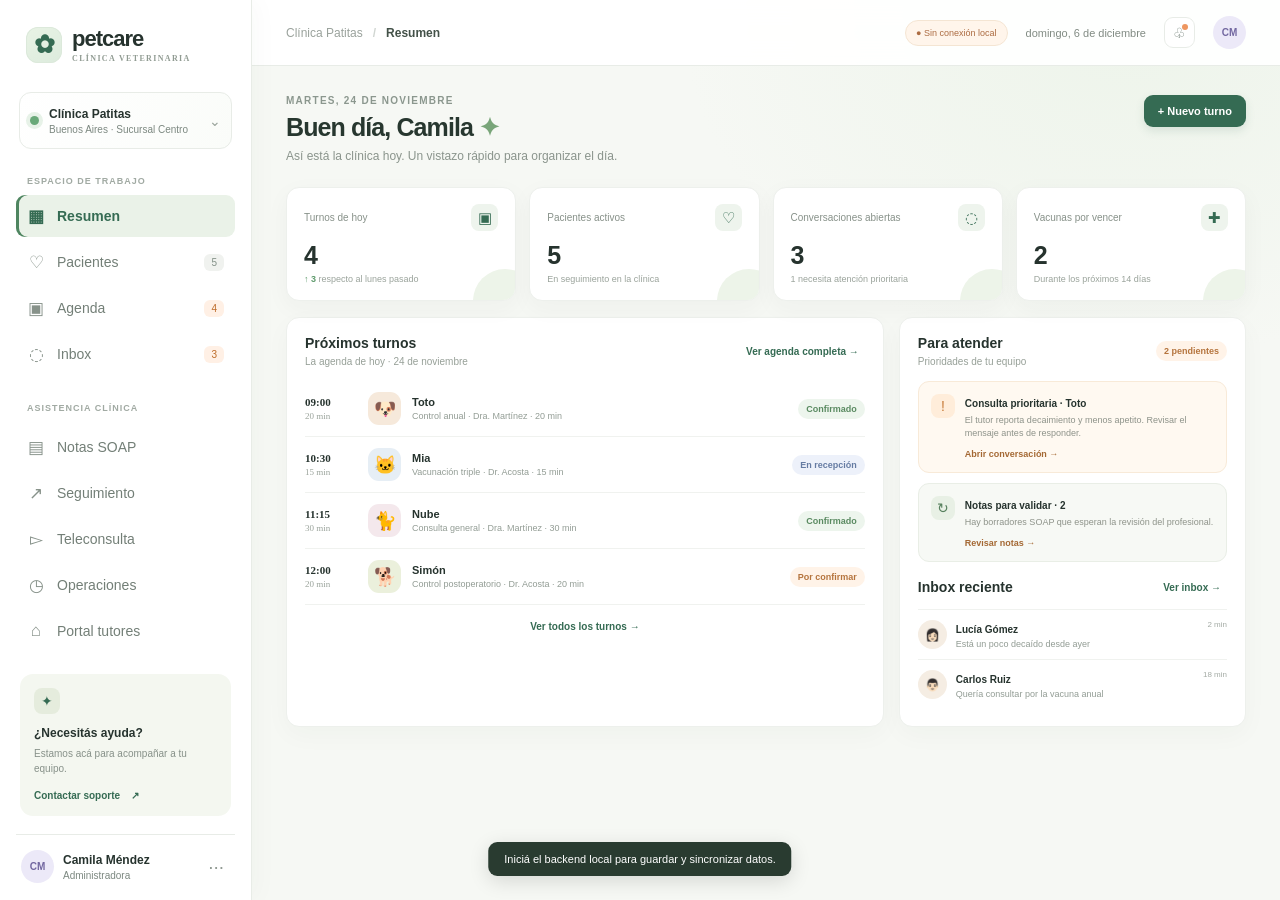
==== index.html @ fb263d2e "Completa plataforma PetCare para clínica y tutores" ====
<!doctype html>
<html lang="es">
<head>
  <meta charset="utf-8"><meta name="viewport" content="width=device-width,initial-scale=1">
  <meta name="theme-color" content="#f6f8f4"><title>PetCare | Gestión veterinaria</title>
  <link rel="stylesheet" href="styles.css">
</head>
<body>
<div class="app-shell">
  <aside class="sidebar">
    <a class="brand" href="#inicio" aria-label="PetCare inicio"><span class="brand-mark">✿</span><span>petcare<small>CLÍNICA VETERINARIA</small></span></a>
    <div class="clinic-switch"><span class="clinic-dot"></span><span><b>Clínica Patitas</b><small>Buenos Aires · Sucursal Centro</small></span><span class="chev">⌄</span></div>
    <div class="nav-label">ESPACIO DE TRABAJO</div>
    <nav class="nav" aria-label="Navegación principal">
      <button class="nav-item active" data-page="inicio"><span>▦</span> Resumen</button>
      <button class="nav-item" data-page="pacientes"><span>♡</span> Pacientes <i id="nav-patient-count">5</i></button>
      <button class="nav-item" data-page="agenda"><span>▣</span> Agenda <i class="nav-alert">4</i></button>
      <button class="nav-item" data-page="inbox"><span>◌</span> Inbox <i class="nav-alert" id="nav-inbox-count">3</i></button>
      <div class="nav-label nav-label-spaced">ASISTENCIA CLÍNICA</div>
      <button class="nav-item" data-page="soap"><span>▤</span> Notas SOAP</button>
      <button class="nav-item" data-page="seguimiento"><span>↗</span> Seguimiento</button>
      <button class="nav-item" data-page="teleconsulta"><span>▻</span> Teleconsulta</button>
      <button class="nav-item" data-page="operaciones"><span>◷</span> Operaciones</button><a class="nav-item" href="/portal.html"><span>⌂</span> Portal tutores</a>
    </nav>
    <div class="sidebar-bottom"><div class="help-card"><span class="help-icon">✦</span><b>¿Necesitás ayuda?</b><p>Estamos acá para acompañar a tu equipo.</p><button data-toast="El equipo de ayuda está disponible de lunes a viernes.">Contactar soporte <span>↗</span></button></div><div class="profile"><div class="avatar avatar-lilac">CM</div><span><b>Camila Méndez</b><small>Administradora</small></span><button class="more" aria-label="Más opciones">···</button></div></div>
  </aside>
  <main class="main-area">
    <header class="topbar"><div class="crumb"><span>Clínica Patitas</span><b>/</b><strong id="crumb-page">Resumen</strong></div><div class="top-actions"><span class="connection-pill" id="connection-status">● Conectando datos locales</span><span class="today-label" id="today-label"></span><button class="icon-btn" data-toast="No tenés notificaciones nuevas." aria-label="Notificaciones">♧<em></em></button><div class="avatar avatar-lilac">CM</div></div></header>
    <section id="page-root" class="page-root"></section>
  </main>
</div>
<div id="modal-root"></div><div id="toast" class="toast" role="status"></div>
<script src="app.js"></script>
</body></html>
---- styles.css ----
:root{--ink:#26332e;--muted:#7c8880;--line:#e8ece7;--paper:#fff;--canvas:#f6f8f4;--green:#356b53;--green2:#e6f1e9;--lime:#c9df93;--orange:#f5a15a;--rose:#f8e7e3;--shadow:0 7px 24px #28382d0a}
*{box-sizing:border-box}body{margin:0;background:var(--canvas);color:var(--ink);font-family:'DM Sans',sans-serif;font-size:14px}button,input,select,textarea{font:inherit}button{cursor:pointer}.app-shell{min-height:100vh}.sidebar{width:252px;position:fixed;inset:0 auto 0 0;background:#fff;border-right:1px solid var(--line);padding:25px 16px 16px;display:flex;flex-direction:column;z-index:3}.brand{display:flex;align-items:center;gap:10px;color:var(--ink);text-decoration:none;font:800 22px Manrope,sans-serif;letter-spacing:-1px;margin:1px 10px 29px}.brand-mark{width:36px;height:36px;border-radius:12px;display:grid;place-items:center;background:#e4efe1;color:var(--green);font-size:25px}.brand small{display:block;font:700 8px 'DM Sans';letter-spacing:1.35px;color:#909b92;margin-top:2px}.clinic-switch{height:57px;border:1px solid var(--line);border-radius:12px;display:flex;align-items:center;gap:10px;padding:9px 10px;margin:0 3px 27px}.clinic-switch b,.profile b{font-size:12px;display:block}.clinic-switch small,.profile small{font-size:10px;color:var(--muted);display:block;margin-top:3px}.clinic-dot{width:9px;height:9px;border-radius:50%;background:#69a979;box-shadow:0 0 0 4px #e7f2e8}.chev{margin-left:auto;color:#9aa49c}.nav-label{font-size:9px;color:#a1aaa3;font-weight:700;letter-spacing:1px;padding:0 11px 9px}.nav-label-spaced{padding-top:24px}.nav{display:flex;flex-direction:column;gap:4px}.nav-item{height:42px;border:0;background:transparent;color:#737f77;text-align:left;padding:0 11px;border-radius:9px;display:flex;align-items:center;gap:12px;font-weight:500}.nav-item>span{width:18px;text-align:center;font-size:17px;color:#87928a}.nav-item:hover{background:#f5f7f3}.nav-item.active{background:#eaf2e8;color:var(--green);font-weight:700}.nav-item.active>span{color:var(--green)}.nav-item i{margin-left:auto;font-style:normal;font-size:10px;background:#f0f2ef;color:#839087;border-radius:6px;padding:3px 7px}.nav-item .nav-alert{background:#fff0e5;color:#bd6b28}.sidebar-bottom{margin-top:auto}.help-card{margin:0 4px 18px;background:#f4f7f0;border-radius:13px;padding:14px}.help-icon{width:26px;height:26px;border-radius:8px;background:#e5ecdd;display:grid;place-items:center;color:var(--green);margin-bottom:10px}.help-card b{font-size:12px}.help-card p{font-size:10px;line-height:1.5;color:#879189;margin:6px 0 10px}.help-card button{border:0;background:none;padding:0;color:var(--green);font-size:10px;font-weight:700}.help-card button span{margin-left:8px}.profile{border-top:1px solid var(--line);padding:15px 5px 1px;display:flex;align-items:center;gap:9px}.avatar{width:33px;height:33px;border-radius:50%;display:grid;place-items:center;font-size:10px;font-weight:700;flex:none}.avatar-lilac{background:#ece9f8;color:#7267a0}.more{margin-left:auto;border:0;background:none;color:#929b94;font-size:19px}.main-area{margin-left:252px;min-height:100vh}.topbar{height:66px;background:#fff;border-bottom:1px solid var(--line);display:flex;align-items:center;justify-content:space-between;padding:0 34px;position:sticky;top:0;z-index:2}.crumb{display:flex;gap:10px;align-items:center;font-size:12px;color:#9aa29c}.crumb b{color:#d1d6d2}.crumb strong{color:#435148;font-weight:600}.top-actions{display:flex;align-items:center;gap:18px}.today-label{font-size:11px;color:#818b83}.icon-btn{width:31px;height:31px;background:#fff;border:1px solid var(--line);border-radius:9px;color:#738078;position:relative}.icon-btn em{position:absolute;width:6px;height:6px;border-radius:50%;background:#ee9660;right:6px;top:6px}.page-root{max-width:1400px;margin:auto;padding:29px 34px 48px}.page-head{display:flex;align-items:flex-start;justify-content:space-between;margin-bottom:22px}.eyebrow{font-size:10px;color:#8b978e;letter-spacing:1.25px;text-transform:uppercase;font-weight:700;margin-bottom:7px}.page-head h1{font:700 25px Manrope,sans-serif;letter-spacing:-.7px;margin:0;color:#27372f}.page-head p{font-size:12px;color:#8a948c;margin:7px 0 0}.btn{border:0;border-radius:9px;padding:10px 14px;font-size:11px;font-weight:700;display:inline-flex;align-items:center;justify-content:center;gap:8px}.btn-primary{background:var(--green);color:#fff;box-shadow:0 4px 10px #356b5322}.btn-primary:hover{background:#285a43}.btn-soft{background:#edf3ed;color:var(--green)}.btn-outline{background:#fff;border:1px solid var(--line);color:#56645a}.btn-danger{background:#fff1ef;color:#bc584d}.btn-small{padding:7px 10px;font-size:10px}.stats-grid{display:grid;grid-template-columns:repeat(4,1fr);gap:13px;margin-bottom:16px}.stat-card,.panel,.content-card{background:#fff;border:1px solid #edf0ec;border-radius:13px;box-shadow:var(--shadow)}.stat-card{padding:16px 17px;min-height:105px}.stat-top{display:flex;justify-content:space-between;align-items:center;color:#879189;font-size:10px}.stat-icon{width:27px;height:27px;border-radius:8px;background:#eef4ed;display:grid;place-items:center;font-size:15px;color:var(--green)}.stat-value{font:700 25px Manrope,sans-serif;margin:10px 0 4px}.stat-foot{font-size:9px;color:#9aa39b}.up{color:#5f9b6d;font-weight:700}.dashboard-grid{display:grid;grid-template-columns:minmax(0,1.55fr) minmax(270px,.9fr);gap:15px}.panel{padding:17px 18px}.panel-head{display:flex;align-items:center;justify-content:space-between;margin-bottom:14px}.panel-head h2{font:700 14px Manrope,sans-serif;margin:0}.panel-head p{font-size:10px;color:#97a098;margin:5px 0 0}.link-btn{border:0;background:none;color:var(--green);font-size:10px;font-weight:700}.appointment-list{display:flex;flex-direction:column}.appointment-row{display:grid;grid-template-columns:53px 34px minmax(100px,1fr) auto;align-items:center;gap:10px;padding:11px 0;border-top:1px solid #f0f2ef}.appointment-row:first-child{border-top:0}.time{font:700 11px Manrope}.time small{display:block;font:400 9px 'DM Sans';color:#9aa39b;margin-top:3px}.pet-avatar{height:33px;width:33px;border-radius:11px;background:#f6e9db;display:grid;place-items:center;font-size:18px}.pet-avatar.c2{background:#e6eef5}.pet-avatar.c3{background:#f4e8ec}.pet-avatar.c4{background:#ebf0dc}.pet-title{font-size:11px;font-weight:700}.pet-title small{display:block;color:#929c94;font-size:9px;font-weight:400;margin-top:3px}.doctor{font-size:9px;color:#879189}.status{font-size:9px;font-weight:600;padding:5px 8px;border-radius:20px;white-space:nowrap}.st-confirm{background:#edf5ed;color:#5a8a61}.st-wait{background:#fff3e8;color:#b5743d}.st-check{background:#edf1fa;color:#657ba2}.agenda-footer{padding-top:12px;border-top:1px solid #f0f2ef;text-align:center}.alert-card{background:#fff9f1;border:1px solid #f8ead8;border-radius:11px;padding:12px;display:flex;gap:10px;margin-bottom:10px}.alert-symbol{width:24px;height:24px;display:grid;place-items:center;border-radius:8px;background:#ffedda;color:#c77a37;flex:none}.alert-card b{font-size:10px}.alert-card p{font-size:9px;color:#8e938a;line-height:1.45;margin:4px 0}.alert-card button{padding:0;background:none;border:0;color:#a46833;font-size:9px;font-weight:700}.inbox-preview{border-top:1px solid #f0f2ef;padding:10px 0;display:flex;gap:9px;align-items:center}.inbox-preview:first-of-type{border-top:0}.person-dot{width:29px;height:29px;border-radius:50%;display:grid;place-items:center;background:#f5ede3;font-size:12px}.inbox-preview b{font-size:10px}.inbox-preview p{font-size:9px;color:#929c94;margin:3px 0 0;max-width:185px;overflow:hidden;text-overflow:ellipsis;white-space:nowrap}.inbox-time{margin-left:auto;font-size:8px;color:#a3aaa4;align-self:flex-start}.toolbar{display:flex;gap:8px;align-items:center;margin-bottom:13px}.search{border:1px solid var(--line);border-radius:9px;background:#fff;height:36px;padding:0 11px;display:flex;align-items:center;gap:8px;min-width:210px;color:#a1aaa3}.search input{border:0;outline:0;width:100%;font-size:11px;color:var(--ink)}.select-control{border:1px solid var(--line);height:36px;border-radius:9px;padding:0 11px;background:#fff;color:#59665d;font-size:10px}.toolbar .spacer{flex:1}.content-card{overflow:hidden}.data-table{width:100%;border-collapse:collapse}.data-table th{text-align:left;background:#fafbf9;padding:12px 15px;font-size:9px;color:#97a098;letter-spacing:.4px;font-weight:700;border-bottom:1px solid var(--line)}.data-table td{padding:12px 15px;border-bottom:1px solid #f0f2ef;font-size:10px;color:#647067}.data-table tr:last-child td{border:0}.table-pet{display:flex;align-items:center;gap:9px;color:#37453c;font-weight:700}.mini-pet{width:31px;height:31px;border-radius:10px;background:#f5eee5;display:grid;place-items:center;font-size:16px}.table-sub{display:block;font-weight:400;font-size:9px;color:#9aa39b;margin-top:3px}.table-actions{border:0;background:none;color:#8d9890;font-size:18px}.pagination{display:flex;justify-content:space-between;align-items:center;color:#969f98;font-size:9px;padding:13px 15px}.pagination button{border:1px solid var(--line);border-radius:7px;padding:6px 9px;background:#fff;color:#68756b;font-size:9px}.date-switch{display:flex;align-items:center;gap:9px}.date-switch button{height:29px;width:29px;background:#fff;border:1px solid var(--line);border-radius:8px;color:#66746a}.date-switch b{font-size:11px}.agenda-layout{display:grid;grid-template-columns:minmax(0,1fr) 260px;gap:14px}.calendar-card{padding:16px}.week-grid{display:grid;grid-template-columns:repeat(7,1fr);gap:5px}.day-head{text-align:center;font-size:9px;color:#99a29b;padding:5px}.day-head b{display:block;margin:7px auto 0;width:25px;height:25px;display:grid;place-items:center;border-radius:50%;font-size:10px;color:#4f5c53}.day-head.today b{background:var(--green);color:white}.day-column{min-height:275px;background:#fbfcfa;border:1px solid #f0f2ef;border-radius:8px;padding:6px 4px}.cal-event{border-left:2px solid #76a783;background:#eaf3eb;border-radius:4px;padding:6px 5px;margin-bottom:5px;font-size:8px;color:#496e50;line-height:1.4}.cal-event.orange{border-color:#e8a263;background:#fff1e3;color:#946536}.cal-event.blue{border-color:#7896c0;background:#edf1f8;color:#596f91}.cal-event b{display:block;font-size:8px}.side-section{margin-bottom:16px}.side-section h3{font-size:11px;margin:0 0 10px}.side-note{display:flex;gap:8px;padding:8px 0;border-bottom:1px solid #f0f2ef;font-size:9px}.side-note:last-child{border:0}.side-note time{color:#8fa092;width:32px}.side-note b{display:block;font-size:9px}.side-note small{color:#9da69f;font-size:8px}.chat-layout{display:grid;grid-template-columns:290px minmax(300px,1fr) 245px;min-height:500px}.chat-list{border-right:1px solid var(--line)}.chat-list-head{padding:15px;border-bottom:1px solid var(--line);display:flex;justify-content:space-between}.chat-list-head b{font-size:12px}.chat-search{margin:12px 13px;width:calc(100% - 26px);min-width:0}.chat-contact{padding:12px 14px;display:flex;gap:9px;border-bottom:1px solid #f4f5f3;cursor:pointer}.chat-contact.selected{background:#f1f6f0}.chat-contact b{font-size:10px}.chat-contact p{font-size:9px;color:#929c94;margin:4px 0 0;white-space:nowrap;max-width:190px;overflow:hidden;text-overflow:ellipsis}.chat-main{display:flex;flex-direction:column;min-width:0}.chat-main-head{padding:14px 17px;border-bottom:1px solid var(--line);display:flex;align-items:center;gap:9px}.chat-main-head b{font-size:11px}.chat-main-head small{display:block;color:#91a097;font-size:9px;margin-top:3px}.chat-log{padding:17px;display:flex;flex-direction:column;gap:10px;flex:1;background:#fcfdfb}.chat-date{text-align:center;color:#a3aaa4;font-size:8px;margin:0 0 3px}.bubble{max-width:78%;padding:9px 11px;border-radius:11px;font-size:10px;line-height:1.5;background:#f0f2ef;align-self:flex-start}.bubble.mine{align-self:flex-end;background:#e6f1e8;color:#3f5946}.bubble small{display:block;text-align:right;color:#9aa49b;font-size:8px;margin-top:4px}.bubble.urgent{background:#fff1ed;border:1px solid #f4d6cf;color:#9d5144}.chat-compose{border-top:1px solid var(--line);padding:12px;display:flex;gap:8px}.chat-compose input{border:1px solid var(--line);border-radius:8px;padding:9px 11px;flex:1;outline:0;font-size:10px}.chat-info{border-left:1px solid var(--line);padding:16px}.chat-info h3{font-size:11px;margin:1px 0 12px}.pet-profile{text-align:center;padding:8px 0 14px;border-bottom:1px solid var(--line)}.pet-profile .pet-large{font-size:34px}.pet-profile b{display:block;font-size:12px;margin:5px}.pet-profile small{color:#9aa39b;font-size:9px}.info-line{display:flex;justify-content:space-between;padding:9px 0;border-bottom:1px solid #f1f3f0;font-size:9px}.info-line span{color:#96a097}.info-line b{font-weight:600}.safety-note{margin-top:13px;background:#f5f7f2;padding:10px;border-radius:9px;color:#748078;font-size:9px;line-height:1.5}.soap-layout{display:grid;grid-template-columns:.85fr 1.25fr;gap:14px}.transcript{min-height:390px;background:#fbfcfa;border-radius:10px;padding:16px;font-size:10px;line-height:1.8;color:#68746b}.transcript b{display:block;font-size:11px;color:#38453c;margin-bottom:9px}.transcript .speaker{color:var(--green);font-weight:700}.soap-fields{display:grid;grid-template-columns:1fr 1fr;gap:10px}.soap-field{border:1px solid var(--line);border-radius:10px;padding:12px}.soap-field label{display:flex;justify-content:space-between;font-size:10px;font-weight:700;margin-bottom:7px}.soap-field textarea{border:0;outline:0;resize:vertical;width:100%;min-height:92px;color:#66736a;font-size:10px;line-height:1.6}.soap-tag{font-size:8px;color:#8f9a91;font-weight:500}.form-note{background:#fff8ee;border-radius:8px;padding:9px 11px;color:#927345;font-size:9px;margin-bottom:13px}.campaign-card{display:grid;grid-template-columns:minmax(200px,1fr) auto;align-items:center;gap:15px;padding:16px 17px;border-bottom:1px solid #f0f2ef}.campaign-card:last-child{border:0}.campaign-card h3{font-size:11px;margin:0 0 5px}.campaign-card p{font-size:9px;color:#949e96;margin:0}.campaign-metrics{display:flex;gap:20px}.campaign-metrics b{font-size:13px;display:block}.campaign-metrics small{font-size:8px;color:#9aa39b}.toggle{width:36px;height:20px;border:0;border-radius:20px;background:#dfe4df;padding:2px}.toggle:after{content:'';display:block;width:16px;height:16px;border-radius:50%;background:white;transition:.15s}.toggle.on{background:#6e9c77}.toggle.on:after{transform:translateX(16px)}.tele-layout{display:grid;grid-template-columns:1fr 290px;gap:14px}.video-stage{height:380px;border-radius:14px;background:linear-gradient(140deg,#dfe9dc,#bacdb9);display:flex;align-items:center;justify-content:center;position:relative;overflow:hidden}.video-stage:before,.video-stage:after{content:'';position:absolute;border-radius:50%;background:#ffffff18}.video-stage:before{width:310px;height:310px;top:-140px;left:-50px}.video-stage:after{width:220px;height:220px;bottom:-100px;right:-20px}.video-placeholder{text-align:center;z-index:1;color:#506854}.video-placeholder span{font-size:46px}.video-placeholder b{display:block;font:700 16px Manrope;margin-top:10px}.video-placeholder small{display:block;font-size:10px;margin-top:5px;color:#728375}.video-controls{position:absolute;bottom:15px;display:flex;gap:8px;z-index:1}.video-controls button{border:0;border-radius:8px;padding:9px 12px;background:#ffffffd9;color:#465449;font-size:10px}.video-controls button.call{background:#bd6659;color:#fff}.video-side{padding:18px}.video-side h3{font:700 13px Manrope;margin:0 0 12px}.video-side p{font-size:10px;color:#849087;line-height:1.6}.kpi-grid{display:grid;grid-template-columns:repeat(3,1fr);gap:12px;margin-bottom:14px}.kpi-box{background:#fafbf9;border-radius:9px;padding:13px}.kpi-box b{font:700 19px Manrope}.kpi-box small{display:block;color:#919b93;font-size:9px;margin-top:5px}.modal-backdrop{position:fixed;inset:0;background:#18231b66;display:grid;place-items:center;z-index:10;padding:20px}.modal{background:white;border-radius:15px;width:min(480px,100%);padding:22px;box-shadow:0 20px 60px #17251d33}.modal-head{display:flex;justify-content:space-between;align-items:center;margin-bottom:18px}.modal-head h2{font:700 18px Manrope;margin:0}.modal-close{border:0;background:none;color:#89938c;font-size:22px}.form-grid{display:grid;grid-template-columns:1fr 1fr;gap:11px}.form-group{display:flex;flex-direction:column;gap:5px}.form-group.full{grid-column:1/-1}.form-group label{font-size:9px;color:#748078;font-weight:700}.form-group input,.form-group select,.form-group textarea{width:100%;border:1px solid var(--line);border-radius:8px;padding:9px 10px;font-size:10px;outline-color:#90b393;background:white;color:var(--ink)}.modal-footer{display:flex;justify-content:flex-end;gap:8px;margin-top:18px}.toast{position:fixed;bottom:24px;left:50%;transform:translate(-50%,20px);opacity:0;background:#293b30;color:#fff;padding:11px 16px;border-radius:9px;font-size:11px;box-shadow:0 5px 20px #0002;transition:.2s;pointer-events:none;z-index:20}.toast.show{opacity:1;transform:translate(-50%,0)}.empty-state{padding:45px;text-align:center;color:#96a098;font-size:11px}
@media(max-width:1050px){.sidebar{width:220px}.main-area{margin-left:220px}.page-root{padding:24px}.chat-layout{grid-template-columns:240px 1fr}.chat-info{display:none}.stats-grid{grid-template-columns:repeat(2,1fr)}}@media(max-width:760px){.sidebar{width:62px;padding:18px 8px}.brand{margin:2px 5px 25px}.brand>span:last-child,.clinic-switch,.nav-label,.nav-item:not(.active),.nav-item.active{font-size:0}.brand-mark{width:36px;flex:none}.nav-item{justify-content:center;padding:0}.nav-item>span{font-size:17px}.nav-item i,.sidebar-bottom{display:none}.main-area{margin-left:62px}.topbar{padding:0 15px}.today-label{display:none}.page-root{padding:20px 14px}.page-head h1{font-size:21px}.page-head p{max-width:230px;line-height:1.45}.page-head .btn{padding:9px}.dashboard-grid,.agenda-layout,.soap-layout,.tele-layout{grid-template-columns:1fr}.stats-grid{gap:8px}.stat-card{padding:12px;min-height:95px}.stat-value{font-size:21px}.chat-layout{grid-template-columns:1fr}.chat-list{display:none}.chat-info{display:none}.toolbar{flex-wrap:wrap}.toolbar .spacer{display:none}.search{flex:1;min-width:150px}.content-card{overflow-x:auto}.data-table{min-width:650px}.week-grid{min-width:580px}.calendar-card{overflow-x:auto}.soap-fields{grid-template-columns:1fr}.chat-layout{min-height:430px}.video-stage{height:300px}.kpi-grid{grid-template-columns:1fr}.campaign-card{grid-template-columns:1fr auto}.campaign-metrics{gap:13px}}
.check-row{display:flex;align-items:center;gap:9px;padding:9px 10px;border:1px solid var(--line);border-radius:8px;font-size:10px;color:#59665d;margin-top:7px}.check-row input{accent-color:var(--green)}


/* Ajustes visuales de la versión conectada */
body{background:radial-gradient(ellipse at 88% 1%,#edf4ea 0,transparent 28%),var(--canvas)}
.sidebar{box-shadow:5px 0 24px #293b3007}
.brand-mark{background:linear-gradient(145deg,#e9f3e5,#dcebdd);box-shadow:inset 0 0 0 1px #dce9db}
.clinic-switch{background:linear-gradient(120deg,#fff,#fafcf9)}
.topbar{backdrop-filter:blur(14px);background:#ffffffed}
.connection-pill{padding:7px 10px;border:1px solid #e7ece6;border-radius:20px;color:#89948c;font-size:9px;background:#fafbf9;white-space:nowrap}
.connection-pill.online{color:#477753;background:#eef6ed;border-color:#e0eddf}
.connection-pill.offline{color:#ac6c42;background:#fff5eb;border-color:#f4e5d3}
.page-head{margin-bottom:24px}.page-head h1{letter-spacing:-.9px}.stat-card{position:relative;overflow:hidden;transition:transform .18s ease,box-shadow .18s ease}.stat-card:hover{transform:translateY(-2px);box-shadow:0 12px 30px #28382d10}.stat-card:after{content:'';position:absolute;width:64px;height:64px;border-radius:50%;right:-22px;bottom:-33px;background:#edf4e9}.stat-value{position:relative;z-index:1}.panel,.content-card{box-shadow:0 8px 26px #28382d08}.btn{transition:transform .15s ease,background .15s ease,box-shadow .15s ease}.btn:hover{transform:translateY(-1px)}.nav-item{transition:background .14s ease,color .14s ease}.nav-item.active{box-shadow:inset 3px 0 #4e8560}.data-table tr:hover td{background:#fbfcfa}.toggle{transition:background .15s ease}.toast{max-width:calc(100vw - 28px);text-align:center}
@media(max-width:760px){.connection-pill{font-size:0;padding:0;border:0;background:transparent}.connection-pill:before{content:'●';font-size:12px}.connection-pill.online{color:#477753}.connection-pill.offline{color:#ac6c42}.top-actions{gap:9px}.page-root{padding-bottom:30px}}
.nav-item[href]{text-decoration:none}.st-emergency{background:#fff0ed;color:#ad5146;font-weight:800}.st-request{background:#fff6e8;color:#a96c31}.form-group.hidden{display:none!important}.field-select{border:1px solid var(--line);border-radius:9px;background:#fff;padding:8px 10px;color:#59675d;font-size:10px}
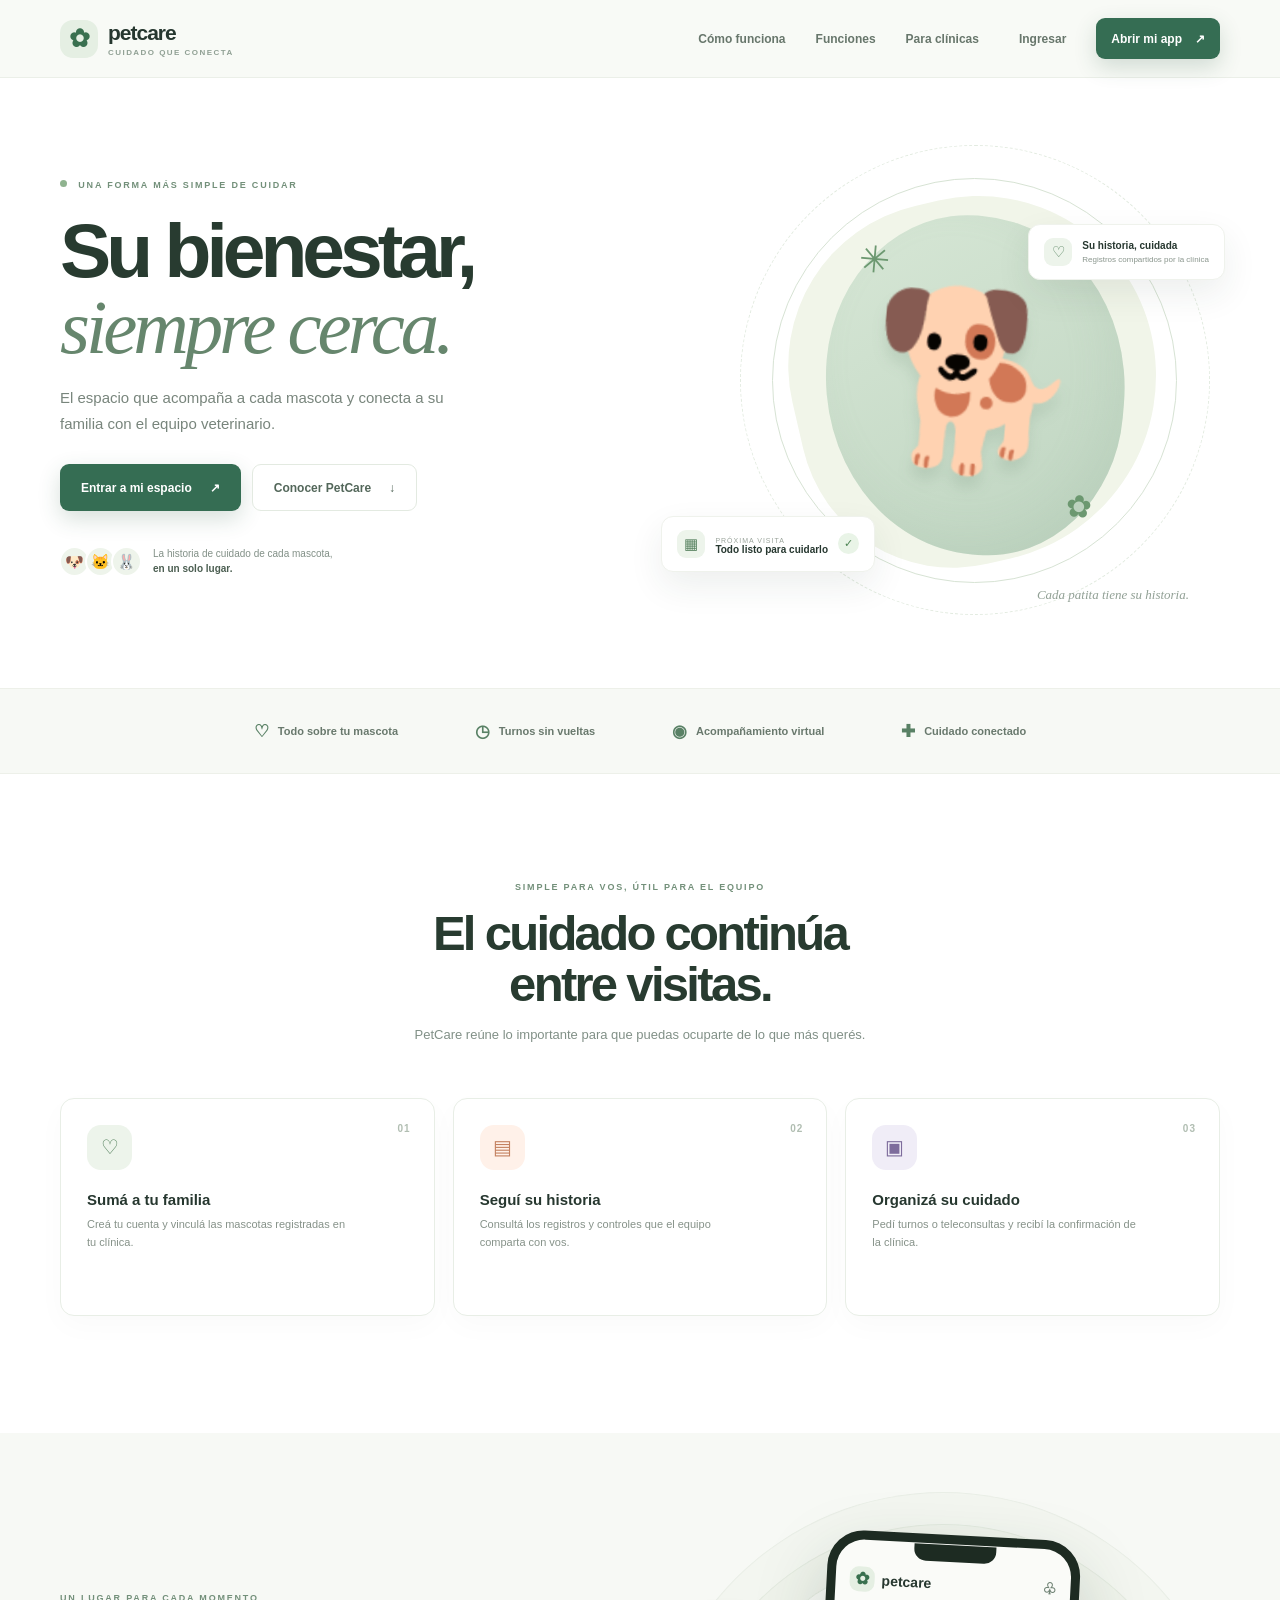
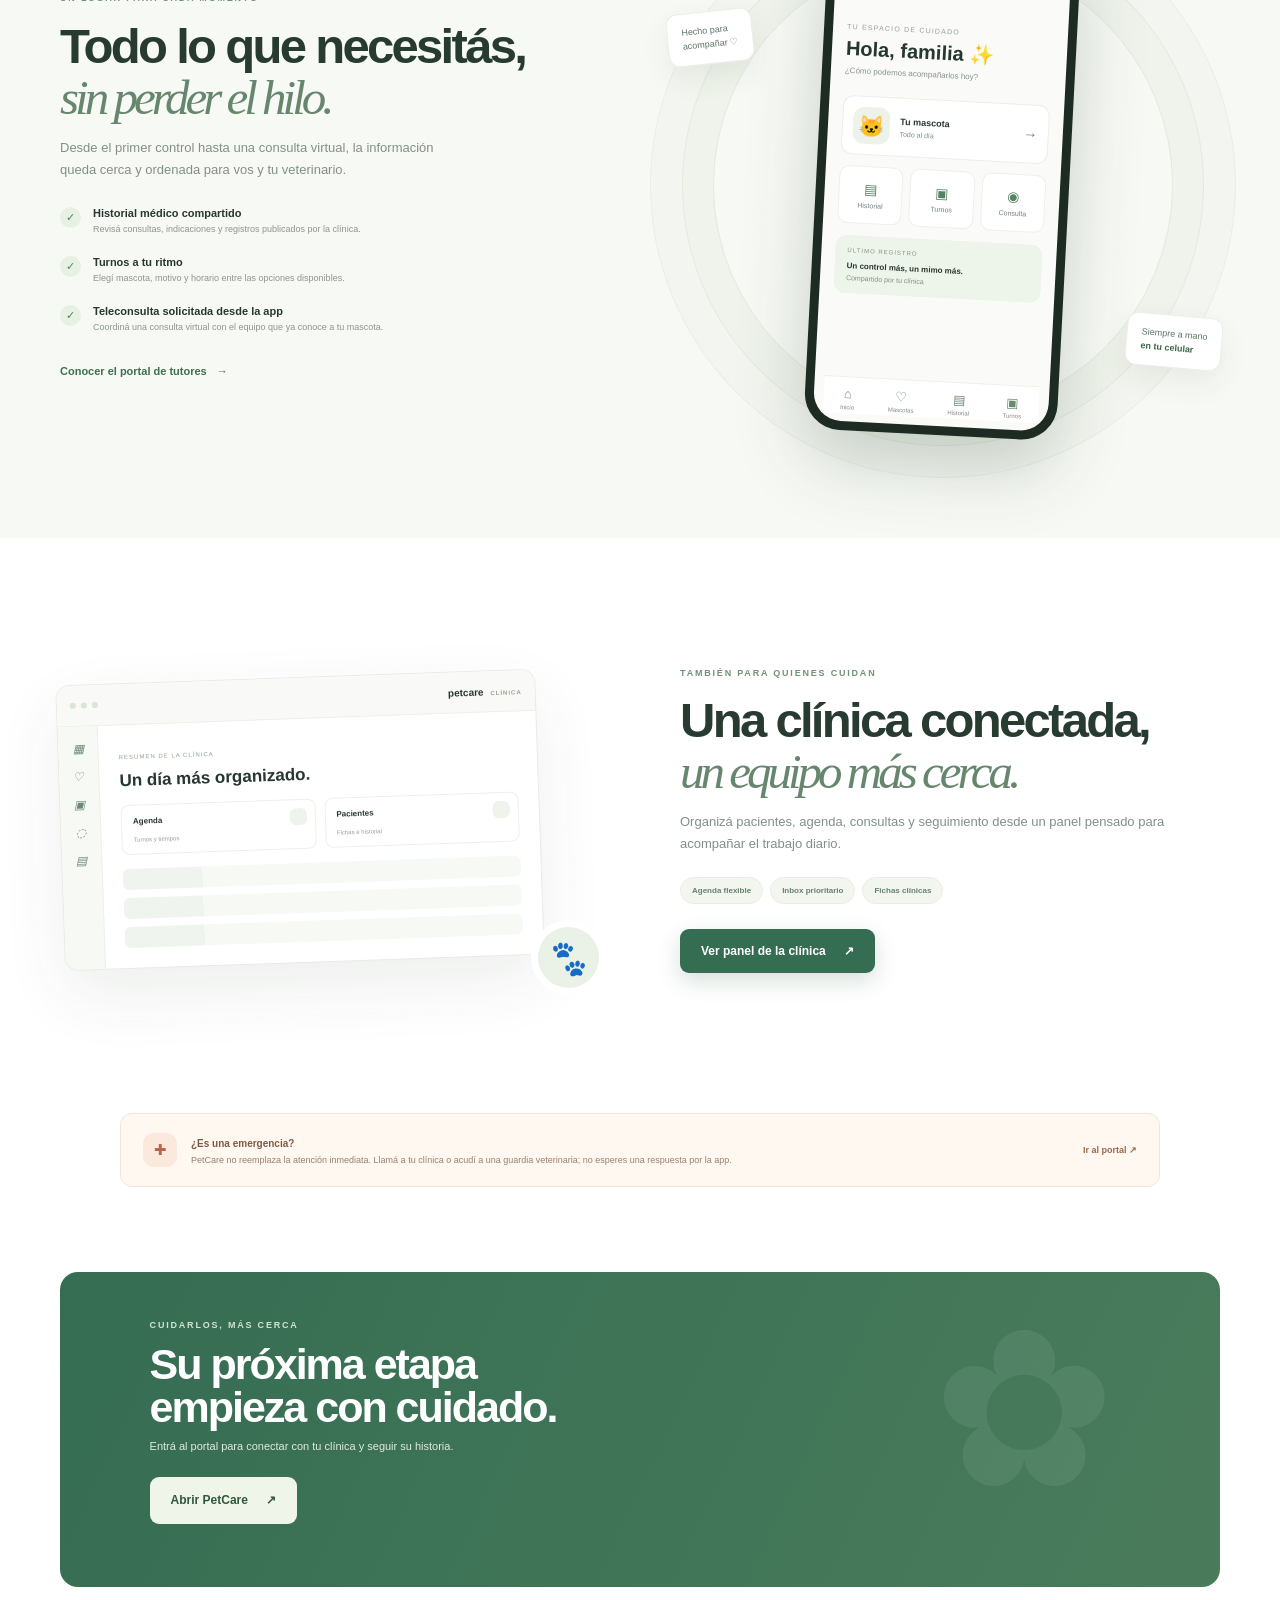
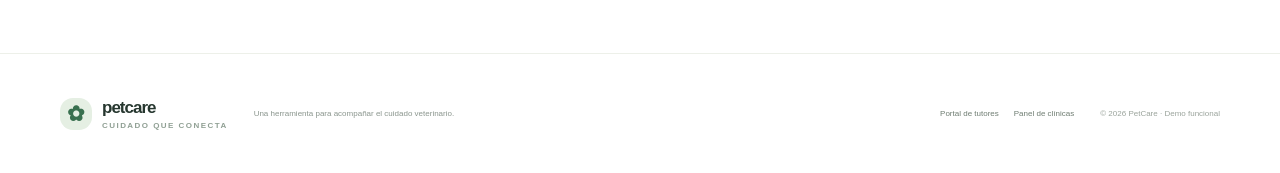
==== commit de697607: "Agrega sitio público y app instalable PetCare" ====
--- a/index.html
+++ b/index.html
@@ -1,38 +1,35 @@
 <!doctype html>
-<html lang="es">
+<html lang="es-AR">
 <head>
-  <meta charset="utf-8"><meta name="viewport" content="width=device-width,initial-scale=1">
-  <meta name="theme-color" content="#f6f8f4"><title>PetCare | Gestión veterinaria</title>
-  <link rel="stylesheet" href="styles.css">
+  <meta charset="utf-8">
+  <meta name="viewport" content="width=device-width,initial-scale=1">
+  <meta name="theme-color" content="#f6f8f3">
+  <meta name="description" content="PetCare conecta a clínicas veterinarias con las familias: turnos, teleconsultas e historial clínico de cada mascota.">
+  <title>PetCare | Cuidarlos, más cerca</title>
+  <link rel="icon" href="/icons/petcare.svg" type="image/svg+xml">
+  <link rel="stylesheet" href="/landing.css">
 </head>
 <body>
-<div class="app-shell">
-  <aside class="sidebar">
-    <a class="brand" href="#inicio" aria-label="PetCare inicio"><span class="brand-mark">✿</span><span>petcare<small>CLÍNICA VETERINARIA</small></span></a>
-    <div class="clinic-switch"><span class="clinic-dot"></span><span><b>Clínica Patitas</b><small>Buenos Aires · Sucursal Centro</small></span><span class="chev">⌄</span></div>
-    <div class="nav-label">ESPACIO DE TRABAJO</div>
-    <nav class="nav" aria-label="Navegación principal">
-      <button class="nav-item active" data-page="inicio"><span>▦</span> Resumen</button>
-      <button class="nav-item" data-page="pacientes"><span>♡</span> Pacientes <i id="nav-patient-count">5</i></button>
-      <button class="nav-item" data-page="agenda"><span>▣</span> Agenda <i class="nav-alert">4</i></button>
-      <button class="nav-item" data-page="inbox"><span>◌</span> Inbox <i class="nav-alert" id="nav-inbox-count">3</i></button>
-      <div class="nav-label nav-label-spaced">ASISTENCIA CLÍNICA</div>
-      <button class="nav-item" data-page="soap"><span>▤</span> Notas SOAP</button>
-      <button class="nav-item" data-page="seguimiento"><span>↗</span> Seguimiento</button>
-      <button class="nav-item" data-page="teleconsulta"><span>▻</span> Teleconsulta</button>
-      <button class="nav-item" data-page="operaciones"><span>◷</span> Operaciones</button><a class="nav-item" href="/portal.html"><span>⌂</span> Portal tutores</a>
+  <header class="site-header">
+    <nav class="nav-wrap" aria-label="Navegación principal">
+      <a class="brand" href="#inicio" aria-label="PetCare, inicio"><span class="brand-icon">✿</span><span>petcare<small>CUIDADO QUE CONECTA</small></span></a>
+      <button class="menu-toggle" id="menu-toggle" aria-label="Abrir menú" aria-expanded="false">☰</button>
+      <div class="nav-links" id="nav-links"><a href="#como-funciona">Cómo funciona</a><a href="#funciones">Funciones</a><a href="#clinicas">Para clínicas</a><a class="nav-login" href="/portal.html">Ingresar</a><a class="button button-dark nav-cta" href="/portal.html">Abrir mi app <span>↗</span></a></div>
     </nav>
-    <div class="sidebar-bottom"><div class="help-card"><span class="help-icon">✦</span><b>¿Necesitás ayuda?</b><p>Estamos acá para acompañar a tu equipo.</p><button data-toast="El equipo de ayuda está disponible de lunes a viernes.">Contactar soporte <span>↗</span></button></div><div class="profile"><div class="avatar avatar-lilac">CM</div><span><b>Camila Méndez</b><small>Administradora</small></span><button class="more" aria-label="Más opciones">···</button></div></div>
-  </aside>
-  <main class="main-area">
-    <header class="topbar"><div class="crumb"><span>Clínica Patitas</span><b>/</b><strong id="crumb-page">Resumen</strong></div><div class="top-actions"><span class="connection-pill" id="connection-status">● Conectando datos locales</span><span class="today-label" id="today-label"></span><button class="icon-btn" data-toast="No tenés notificaciones nuevas." aria-label="Notificaciones">♧<em></em></button><div class="avatar avatar-lilac">CM</div></div></header>
-    <section id="page-root" class="page-root"></section>
+  </header>
+  <main>
+    <section class="hero section-wrap" id="inicio">
+      <div class="hero-copy"><div class="eyebrow"><span class="eyebrow-dot"></span> UNA FORMA MÁS SIMPLE DE CUIDAR</div><h1>Su bienestar,<br><em>siempre cerca.</em></h1><p class="hero-lead">El espacio que acompaña a cada mascota y conecta a su familia con el equipo veterinario.</p><div class="hero-actions"><a class="button button-dark" href="/portal.html">Entrar a mi espacio <span>↗</span></a><a class="button button-light" href="#como-funciona">Conocer PetCare <span>↓</span></a></div><div class="hero-note"><span class="avatar-stack"><i>🐶</i><i>🐱</i><i>🐰</i></span><span>La historia de cuidado de cada mascota,<br><b>en un solo lugar.</b></span></div></div>
+      <div class="hero-art" aria-label="Ilustración de una familia y su mascota"><div class="art-sun"></div><div class="art-orbit orbit-one"></div><div class="art-orbit orbit-two"></div><div class="art-blob"><span class="art-pet">🐕</span><span class="art-leaf leaf-one">✳</span><span class="art-leaf leaf-two">✿</span></div><div class="floating-card card-record"><span class="mini-icon">♡</span><span><b>Su historia, cuidada</b><small>Registros compartidos por la clínica</small></span></div><div class="floating-card card-appointment"><span class="calendar-icon">▦</span><span><small>PRÓXIMA VISITA</small><b>Todo listo para cuidarlo</b></span><span class="check">✓</span></div><span class="art-caption">Cada patita tiene su historia.</span></div>
+    </section>
+    <section class="trust-strip" aria-label="Beneficios"><div><span>♡</span> Todo sobre tu mascota</div><div><span>◷</span> Turnos sin vueltas</div><div><span>◉</span> Acompañamiento virtual</div><div><span>✚</span> Cuidado conectado</div></section>
+    <section class="section-wrap how-section" id="como-funciona"><div class="section-heading"><div class="eyebrow">SIMPLE PARA VOS, ÚTIL PARA EL EQUIPO</div><h2>El cuidado continúa<br>entre visitas.</h2><p>PetCare reúne lo importante para que puedas ocuparte de lo que más querés.</p></div><div class="steps-grid"><article class="step-card"><span class="step-number">01</span><div class="step-icon mint">♡</div><h3>Sumá a tu familia</h3><p>Creá tu cuenta y vinculá las mascotas registradas en tu clínica.</p></article><article class="step-card"><span class="step-number">02</span><div class="step-icon peach">▤</div><h3>Seguí su historia</h3><p>Consultá los registros y controles que el equipo comparta con vos.</p></article><article class="step-card"><span class="step-number">03</span><div class="step-icon lilac">▣</div><h3>Organizá su cuidado</h3><p>Pedí turnos o teleconsultas y recibí la confirmación de la clínica.</p></article></div></section>
+    <section class="feature-section" id="funciones"><div class="section-wrap feature-layout"><div class="feature-copy"><div class="eyebrow">UN LUGAR PARA CADA MOMENTO</div><h2>Todo lo que necesitás,<br><em>sin perder el hilo.</em></h2><p>Desde el primer control hasta una consulta virtual, la información queda cerca y ordenada para vos y tu veterinario.</p><ul class="feature-list"><li><span>✓</span><div><b>Historial médico compartido</b><small>Revisá consultas, indicaciones y registros publicados por la clínica.</small></div></li><li><span>✓</span><div><b>Turnos a tu ritmo</b><small>Elegí mascota, motivo y horario entre las opciones disponibles.</small></div></li><li><span>✓</span><div><b>Teleconsulta solicitada desde la app</b><small>Coordiná una consulta virtual con el equipo que ya conoce a tu mascota.</small></div></li></ul><a class="text-link" href="/portal.html">Conocer el portal de tutores <span>→</span></a></div><div class="phone-scene"><div class="scene-orbit"></div><div class="phone"><div class="phone-notch"></div><div class="phone-screen"><div class="app-top"><span class="brand-icon">✿</span><b>petcare</b><span class="app-bell">♧</span></div><small class="phone-kicker">TU ESPACIO DE CUIDADO</small><h3>Hola, familia ✨</h3><p>¿Cómo podemos acompañarlos hoy?</p><div class="phone-pet"><span>🐱</span><div><b>Tu mascota</b><small>Todo al día</small></div><span>→</span></div><div class="phone-shortcuts"><div>▤<small>Historial</small></div><div>▣<small>Turnos</small></div><div>◉<small>Consulta</small></div></div><div class="phone-record"><span>ÚLTIMO REGISTRO</span><b>Un control más, un mimo más.</b><small>Compartido por tu clínica</small></div><div class="phone-tabbar"><span>⌂<small>Inicio</small></span><span>♡<small>Mascotas</small></span><span>▤<small>Historial</small></span><span>▣<small>Turnos</small></span></div></div></div><div class="scene-sticker sticker-one">Hecho para<br>acompañar ♡</div><div class="scene-sticker sticker-two">Siempre a mano<br><b>en tu celular</b></div></div></div></section>
+    <section class="clinic-section section-wrap" id="clinicas"><div class="clinic-panel-art"><div class="panel-window"><div class="panel-bar"><span></span><span></span><span></span><b>petcare <small>CLÍNICA</small></b></div><div class="panel-body"><div class="panel-sidebar"><i>▦</i><i>♡</i><i>▣</i><i>◌</i><i>▤</i></div><div class="panel-main"><small>RESUMEN DE LA CLÍNICA</small><h3>Un día más organizado.</h3><div class="panel-metrics"><span><b>Agenda</b><i></i><small>Turnos y tiempos</small></span><span><b>Pacientes</b><i></i><small>Fichas e historial</small></span></div><div class="panel-rows"><i></i><i></i><i></i></div></div></div></div><div class="panel-paw">🐾</div></div><div class="clinic-copy"><div class="eyebrow">TAMBIÉN PARA QUIENES CUIDAN</div><h2>Una clínica conectada,<br><em>un equipo más cerca.</em></h2><p>Organizá pacientes, agenda, consultas y seguimiento desde un panel pensado para acompañar el trabajo diario.</p><div class="clinic-pills"><span>Agenda flexible</span><span>Inbox prioritario</span><span>Fichas clínicas</span></div><a class="button button-dark" href="/clinic.html">Ver panel de la clínica <span>↗</span></a></div></section>
+    <section class="emergency-banner"><div class="emergency-mark">✚</div><div><b>¿Es una emergencia?</b><p>PetCare no reemplaza la atención inmediata. Llamá a tu clínica o acudí a una guardia veterinaria; no esperes una respuesta por la app.</p></div><a href="/portal.html">Ir al portal <span>↗</span></a></section>
+    <section class="final-cta section-wrap"><div><div class="eyebrow">CUIDARLOS, MÁS CERCA</div><h2>Su próxima etapa<br>empieza con cuidado.</h2><p>Entrá al portal para conectar con tu clínica y seguir su historia.</p><a class="button button-cream" href="/portal.html">Abrir PetCare <span>↗</span></a></div><span class="final-flower">✿</span></section>
   </main>
-</div>
-<div id="modal-root"></div><div id="toast" class="toast" role="status"></div>
-<script src="app.js"></script>
-</body></html>
-
-
-
-
+  <footer class="site-footer"><a class="brand" href="#inicio"><span class="brand-icon">✿</span><span>petcare<small>CUIDADO QUE CONECTA</small></span></a><span>Una herramienta para acompañar el cuidado veterinario.</span><div><a href="/portal.html">Portal de tutores</a><a href="/clinic.html">Panel de clínicas</a></div><small>© 2026 PetCare · Demo funcional</small></footer>
+  <script src="/landing.js" defer></script>
+</body>
+</html>
--- a/landing.css
+++ b/landing.css
@@ -0,0 +1,4 @@
+:root{--ink:#26372f;--muted:#718077;--green:#356d53;--dark:#244a39;--paper:#f6f8f3;--line:#e5ebe2;--mint:#e5efe4;--serif:Georgia,'Times New Roman',serif}*{box-sizing:border-box}html{scroll-behavior:smooth}body{margin:0;background:#fff;color:var(--ink);font-family:'DM Sans','Segoe UI',sans-serif;font-size:15px}a{color:inherit;text-decoration:none}.section-wrap,.nav-wrap{width:min(1160px,calc(100% - 56px));margin:0 auto}.site-header{height:78px;background:#f8faf6;border-bottom:1px solid #ebefe8;position:sticky;top:0;z-index:10}.nav-wrap{height:100%;display:flex;align-items:center;justify-content:space-between}.brand{display:inline-flex;align-items:center;gap:10px;font:800 21px Manrope,sans-serif;letter-spacing:-1px}.brand-icon{width:38px;height:38px;border-radius:13px;background:#e5efe3;color:#39704f;display:grid;place-items:center;font-size:25px;letter-spacing:0}.brand small{display:block;color:#90a094;font:700 8px 'DM Sans',sans-serif;letter-spacing:1.45px;margin-top:3px}.nav-links{display:flex;align-items:center;gap:30px;font-size:12px;color:#67766b;font-weight:600}.nav-links a:not(.button):hover,.site-footer a:hover{color:var(--green)}.nav-login{margin-left:10px}.button{min-height:47px;display:inline-flex;align-items:center;justify-content:center;gap:18px;padding:0 21px;border-radius:9px;font-size:12px;font-weight:700;transition:transform .18s,background .18s;white-space:nowrap}.button:hover{transform:translateY(-2px)}.button-dark{background:var(--green);color:white;box-shadow:0 8px 22px #285a4030}.button-dark:hover{background:#285d44}.button-light{background:#fff;border:1px solid #e3eae1;color:#53675a}.button-cream{background:#eff5e9;color:#31583e}.nav-cta{min-height:41px;padding:0 15px;gap:13px}.menu-toggle{display:none}.hero{min-height:610px;display:grid;grid-template-columns:1.03fr .97fr;align-items:center;padding-top:48px;padding-bottom:57px}.hero-copy{position:relative;z-index:2}.eyebrow{color:#73907a;font-size:9px;font-weight:800;letter-spacing:1.8px}.eyebrow-dot{width:7px;height:7px;background:#8fb38f;display:inline-block;border-radius:50%;margin:0 7px 1px 0}.hero h1,.section-heading h2,.feature-copy h2,.clinic-copy h2,.final-cta h2{font:600 clamp(52px,6vw,79px)/.99 Manrope,sans-serif;letter-spacing:-5px;margin:22px 0 18px;color:#283b30}.hero h1 em,.feature-copy h2 em,.clinic-copy h2 em{font:italic 500 1em/1.02 var(--serif);letter-spacing:-4px;color:#66866d}.hero-lead{max-width:430px;color:#78857c;font-size:15px;line-height:1.7}.hero-actions{display:flex;gap:11px;margin-top:28px}.hero-note{display:flex;gap:11px;align-items:center;margin-top:35px;color:#829087;font-size:10px;line-height:1.45}.hero-note b{color:#4b5e51}.avatar-stack{display:flex;padding-left:4px}.avatar-stack i{font-style:normal;width:31px;height:31px;background:#eef4eb;border:2px solid white;display:grid;place-items:center;border-radius:50%;margin-left:-5px;font-size:15px}.hero-art{height:470px;position:relative;display:grid;place-items:center}.art-sun{position:absolute;width:365px;height:365px;background:#f1f5e9;border-radius:48% 52% 55% 45%;right:63px;top:53px;transform:rotate(-13deg)}.art-orbit{position:absolute;border:1px solid #d7e3d4;border-radius:50%}.orbit-one{width:405px;height:405px;right:43px;top:34px}.orbit-two{width:470px;height:470px;right:10px;top:1px;border-style:dashed;opacity:.7}.art-blob{width:300px;height:338px;position:absolute;right:95px;top:72px;border-radius:47% 53% 45% 55%;background:linear-gradient(145deg,#d7e7d6,#bed4c0);display:grid;place-items:center;box-shadow:inset -18px -16px 40px #91b29723;transform:rotate(5deg)}.art-pet{font-size:172px;filter:drop-shadow(0 12px 7px #37553a1d);transform:translateY(-3px)}.art-leaf{position:absolute;color:#6c9870}.leaf-one{font-size:37px;top:32px;left:24px}.leaf-two{font-size:31px;bottom:38px;right:23px}.floating-card{position:absolute;background:#fff;border:1px solid #eff2ec;border-radius:12px;box-shadow:0 14px 35px #293c2b15;display:flex;align-items:center;gap:10px;padding:13px 15px}.floating-card b,.floating-card small{display:block}.floating-card b{font-size:10px}.floating-card small{font-size:8px;color:#89958c;margin-top:4px}.card-record{top:80px;right:-5px}.mini-icon,.calendar-icon{width:28px;height:28px;border-radius:9px;background:#edf4eb;color:#55805e;display:grid;place-items:center}.card-appointment{bottom:42px;left:4px}.card-appointment>span:nth-child(2) small{letter-spacing:1px;color:#9aa49b;font-size:7px}.check{width:21px;height:21px;border-radius:50%;background:#e9f4e7;color:#4d8454;display:grid;place-items:center;font-size:11px}.art-caption{position:absolute;right:31px;bottom:11px;color:#91a095;font:italic 13px var(--serif)}.trust-strip{min-height:86px;background:#f7f9f5;border-top:1px solid #edf0e9;border-bottom:1px solid #edf0e9;display:flex;align-items:center;justify-content:center;gap:clamp(25px,6vw,92px);color:#69796d;font-size:11px;font-weight:600}.trust-strip div{display:flex;align-items:center;gap:9px}.trust-strip span{color:#598165;font-size:17px}.how-section{padding-top:108px;padding-bottom:117px}.section-heading{text-align:center}.section-heading h2,.feature-copy h2,.clinic-copy h2{font-size:49px;letter-spacing:-2.7px;line-height:1.05;margin:16px 0 13px}.section-heading p,.feature-copy>p,.clinic-copy>p{color:#819087;font-size:13px;line-height:1.7}.steps-grid{display:grid;grid-template-columns:repeat(3,1fr);gap:18px;margin-top:52px}.step-card{background:#fff;border:1px solid #e8eee6;border-radius:14px;padding:26px;min-height:218px;position:relative;box-shadow:0 10px 30px #27382c06}.step-number{position:absolute;right:23px;top:24px;color:#b1beb2;font-size:10px;font-weight:700;letter-spacing:1px}.step-icon{width:45px;height:45px;border-radius:14px;display:grid;place-items:center;font-size:20px}.step-icon.mint{background:#edf4eb;color:#4f7d58}.step-icon.peach{background:#fff1e9;color:#c48160}.step-icon.lilac{background:#f0edf7;color:#7d6c9c}.step-card h3{font:700 15px Manrope,sans-serif;margin:21px 0 7px}.step-card p{font-size:11px;color:#869289;line-height:1.65;margin:0;max-width:270px}.feature-section{background:#f7f9f5;overflow:hidden}.feature-layout{min-height:660px;display:grid;grid-template-columns:1fr 1fr;align-items:center;gap:50px;padding-top:70px;padding-bottom:70px}.feature-copy h2{margin-top:18px}.feature-copy>p{max-width:410px}.feature-list{padding:0;list-style:none;display:grid;gap:19px;margin:26px 0}.feature-list li{display:flex;gap:12px;align-items:flex-start}.feature-list li>span{width:21px;height:21px;border-radius:50%;background:#e7f1e3;color:#53805b;display:grid;place-items:center;font-size:11px;flex:0 0 21px}.feature-list b,.feature-list small{display:block}.feature-list b{font-size:11px}.feature-list small{font-size:9px;color:#8b968d;line-height:1.55;margin-top:4px}.text-link{color:#3c704f;font-size:11px;font-weight:700}.text-link span{margin-left:7px}.phone-scene{height:565px;position:relative;display:grid;place-items:center}.scene-orbit{position:absolute;width:460px;height:460px;border:1px solid #e3eadf;border-radius:50%;box-shadow:0 0 0 30px #eff3eb,0 0 0 31px #e3eadf,0 0 0 62px #f3f6f0,0 0 0 63px #e9eee6}.phone{width:253px;height:500px;background:#1d2b22;padding:9px;border-radius:36px;position:relative;z-index:1;box-shadow:0 30px 70px #213c2a35;transform:rotate(3deg)}.phone-notch{position:absolute;z-index:4;top:10px;left:50%;transform:translateX(-50%);width:82px;height:17px;border-radius:0 0 12px 12px;background:#1d2b22}.phone-screen{height:100%;background:#fafbf8;border-radius:28px;overflow:hidden;padding:27px 14px 10px;position:relative}.app-top{display:flex;align-items:center;gap:7px;font:800 14px Manrope,sans-serif}.app-top .brand-icon{width:25px;height:25px;border-radius:9px;font-size:17px}.app-bell{margin-left:auto;color:#718476;font-size:16px}.phone-kicker{display:block;color:#90a094;font-size:7px;letter-spacing:1.2px;margin-top:32px}.phone-screen h3{font:700 20px Manrope,sans-serif;margin:6px 0}.phone-screen>p{font-size:8px;color:#87938a;margin:0}.phone-pet{display:flex;gap:10px;align-items:center;background:white;border:1px solid #ebefe9;border-radius:11px;padding:10px;margin-top:20px}.phone-pet>span:first-child{width:37px;height:37px;border-radius:11px;background:#edf3ea;display:grid;place-items:center;font-size:21px}.phone-pet b,.phone-pet small{display:block}.phone-pet b{font-size:9px}.phone-pet small{font-size:7px;color:#79927e;margin-top:4px}.phone-pet>span:last-child{margin-left:auto;color:#6d8671}.phone-shortcuts{display:grid;grid-template-columns:repeat(3,1fr);gap:7px;margin-top:11px}.phone-shortcuts>div{height:58px;background:#fff;border:1px solid #edf0eb;border-radius:10px;display:grid;place-items:center;align-content:center;color:#588166;font-size:14px}.phone-shortcuts small{display:block;font-size:7px;color:#718077;margin-top:5px}.phone-record{background:#edf4e9;border-radius:11px;padding:12px;margin-top:12px}.phone-record span,.phone-record b,.phone-record small{display:block}.phone-record span{font-size:6px;letter-spacing:1px;color:#829284}.phone-record b{font-size:8px;margin-top:8px}.phone-record small{font-size:7px;color:#819083;margin-top:4px}.phone-tabbar{position:absolute;bottom:8px;left:10px;right:10px;background:#fff;border-top:1px solid #edf0eb;display:flex;justify-content:space-around;padding:9px 0 3px;color:#6a8a70;text-align:center}.phone-tabbar span{font-size:13px}.phone-tabbar small{display:block;font-size:6px;color:#7e8981;margin-top:3px}.scene-sticker{position:absolute;z-index:2;background:#fff;border:1px solid #ebefe8;border-radius:11px;padding:12px 14px;color:#5b7562;font-size:9px;line-height:1.5;box-shadow:0 12px 30px #24392c13}.sticker-one{top:108px;left:2px;transform:rotate(-6deg)}.sticker-two{right:-2px;bottom:100px;transform:rotate(5deg)}.sticker-two b{color:#3b6647}.clinic-section{min-height:565px;display:grid;grid-template-columns:1fr 1fr;gap:80px;align-items:center;padding-top:85px;padding-bottom:85px}.clinic-copy h2{margin-top:17px}.clinic-pills{display:flex;gap:7px;flex-wrap:wrap;margin:22px 0 25px}.clinic-pills span{background:#f2f6ef;border:1px solid #e9eee5;border-radius:30px;padding:8px 11px;font-size:8px;color:#66806c;font-weight:600}.clinic-copy .button{min-height:44px}.clinic-panel-art{position:relative;padding:26px 0}.panel-window{width:100%;max-width:480px;background:#fff;border:1px solid #e7ece5;border-radius:14px;overflow:hidden;box-shadow:0 25px 65px #273c2a15;transform:rotate(-2deg)}.panel-bar{height:41px;background:#f9faf7;border-bottom:1px solid #edf0eb;display:flex;align-items:center;gap:5px;padding:0 13px}.panel-bar>span{width:6px;height:6px;border-radius:50%;background:#dce4d8}.panel-bar b{margin-left:auto;font:800 10px Manrope,sans-serif}.panel-bar b small{color:#94a093;letter-spacing:1px;font-size:6px;margin-left:4px}.panel-body{display:grid;grid-template-columns:40px 1fr;min-height:230px}.panel-sidebar{background:#f7f9f5;border-right:1px solid #edf0e9;display:grid;align-content:start;justify-items:center;gap:14px;padding:15px 0;color:#6d8a70;font-size:12px}.panel-main{padding:20px}.panel-main>small{color:#92a093;font-size:6px;letter-spacing:1px}.panel-main h3{font:700 17px Manrope,sans-serif;margin:9px 0 14px}.panel-metrics{display:grid;grid-template-columns:1fr 1fr;gap:9px}.panel-metrics>span{position:relative;border:1px solid #edf0eb;border-radius:8px;padding:11px}.panel-metrics b,.panel-metrics small{display:block}.panel-metrics b{font-size:8px}.panel-metrics small{font-size:6px;color:#94a093;margin-top:11px}.panel-metrics i{position:absolute;width:17px;height:17px;right:8px;top:8px;border-radius:6px;background:#eef4eb}.panel-rows{display:grid;gap:8px;margin-top:14px}.panel-rows i{height:21px;border-radius:6px;background:linear-gradient(90deg,#f0f4ee 20%,#f7f9f5 20%)}.panel-paw{position:absolute;right:-6px;bottom:-6px;width:75px;height:75px;background:#eaf1e7;border:7px solid white;border-radius:50%;display:grid;place-items:center;font-size:32px;transform:rotate(12deg)}.emergency-banner{width:min(1040px,calc(100% - 56px));margin:10px auto 85px;padding:19px 22px;background:#fff8f1;border:1px solid #f2e5d6;border-radius:12px;display:flex;align-items:center;gap:14px}.emergency-mark{width:34px;height:34px;border-radius:11px;background:#fae9dc;color:#b5674d;display:grid;place-items:center;flex:0 0 34px}.emergency-banner b{font-size:10px;color:#805941}.emergency-banner p{font-size:9px;color:#987f6e;margin:4px 0 0;line-height:1.5}.emergency-banner>a{margin-left:auto;font-size:9px;color:#97694c;font-weight:700;white-space:nowrap}.final-cta{min-height:315px;border-radius:18px;background:linear-gradient(115deg,#356d53,#4a7c5b);color:white;margin-bottom:66px;padding:48px 7%;position:relative;overflow:hidden}.final-cta .eyebrow{color:#d2e2d1}.final-cta h2{color:white;font-size:43px;letter-spacing:-2px;margin:13px 0 8px}.final-cta p{font-size:11px;color:#dfebdd}.final-cta .button{margin-top:14px}.final-flower{position:absolute;right:9%;top:10px;font-size:220px;color:#ffffff13}.site-footer{min-height:120px;border-top:1px solid #edf0e9;padding:25px max(28px,calc((100% - 1160px)/2));display:flex;align-items:center;gap:26px}.site-footer .brand{font-size:17px}.site-footer .brand-icon{width:32px;height:32px;font-size:21px}.site-footer>span{font-size:8px;color:#8a958d}.site-footer>div{display:flex;gap:15px;margin-left:auto;font-size:8px;color:#6e7c71}.site-footer>small{font-size:8px;color:#9aa39b}.menu-toggle{border:0;background:none;color:#3a6447;font-size:21px}
+@media(max-width:850px){.nav-links{gap:17px}.hero{min-height:560px}.hero h1{font-size:62px}.art-blob{right:43px}.art-sun{right:8px}.orbit-one{right:-12px}.orbit-two{right:-45px}.card-record{right:-20px}.feature-layout{gap:20px}.clinic-section{gap:40px}.site-footer{flex-wrap:wrap}.site-footer>div{margin-left:0}}
+@media(max-width:650px){.section-wrap,.nav-wrap{width:calc(100% - 36px)}.site-header{height:66px}.menu-toggle{display:block}.nav-links{display:none;position:absolute;left:0;right:0;top:65px;padding:18px;background:#fff;border-bottom:1px solid var(--line);box-shadow:0 14px 24px #22372b12;align-items:stretch;gap:0;flex-direction:column}.nav-links.open{display:flex}.nav-links>a{padding:13px 7px}.nav-links .button{margin-top:5px}.nav-login{margin:0}.hero{grid-template-columns:1fr;padding-top:58px;padding-bottom:35px;min-height:0}.hero h1{font-size:57px;letter-spacing:-3.7px;margin-top:18px}.hero h1 em{letter-spacing:-3px}.hero-lead{font-size:13px;max-width:340px}.hero-actions{gap:8px}.hero-actions .button{padding:0 13px;gap:9px;font-size:10px}.hero-art{height:340px;margin-top:14px;overflow:hidden}.art-sun{width:250px;height:250px;right:calc(50% - 145px);top:34px}.art-orbit{right:calc(50% - 170px)}.orbit-one{width:300px;height:300px;top:12px}.orbit-two{width:355px;height:355px;top:-15px;right:calc(50% - 197px)}.art-blob{width:225px;height:244px;right:calc(50% - 113px);top:45px}.art-pet{font-size:135px}.card-record{right:0;top:34px;padding:9px}.card-record b{font-size:8px}.card-record small{font-size:6px}.card-appointment{left:0;bottom:31px;padding:10px}.card-appointment b{font-size:8px}.art-caption{right:13px;bottom:2px}.trust-strip{justify-content:flex-start;overflow-x:auto;padding:0 18px;gap:22px;min-height:67px;white-space:nowrap}.trust-strip div{font-size:9px}.trust-strip span{font-size:14px}.how-section{padding-top:74px;padding-bottom:78px}.section-heading h2,.feature-copy h2,.clinic-copy h2{font-size:38px;letter-spacing:-2px}.section-heading p{max-width:300px;margin:0 auto;font-size:11px}.steps-grid{grid-template-columns:1fr;gap:10px;margin-top:30px}.step-card{min-height:0;padding:17px;display:grid;grid-template-columns:43px 1fr;column-gap:13px;align-items:center}.step-number{top:14px;right:16px}.step-icon{grid-row:span 2}.step-card h3{margin:0 0 5px}.step-card p{font-size:9px}.feature-layout{grid-template-columns:1fr;padding-top:69px;padding-bottom:46px}.feature-copy>p{font-size:11px}.feature-list{gap:15px}.phone-scene{height:475px;margin-top:8px}.phone{transform:scale(.88) rotate(3deg)}.scene-orbit{transform:scale(.8)}.sticker-one{left:-5px;top:79px}.sticker-two{right:-7px;bottom:59px}.clinic-section{grid-template-columns:1fr;gap:38px;padding-top:69px;padding-bottom:65px}.clinic-copy{grid-row:1}.clinic-panel-art{width:94%;margin:0 auto}.panel-window{transform:none}.emergency-banner{width:calc(100% - 36px);margin:0 auto 57px;align-items:flex-start;padding:14px;gap:9px}.emergency-banner p{max-width:270px}.emergency-banner>a{font-size:8px}.final-cta{width:calc(100% - 36px);min-height:285px;margin-bottom:47px;padding:35px 22px}.final-cta h2{font-size:35px}.final-flower{font-size:150px;right:0;top:46px}.site-footer{padding:22px 18px;gap:13px}.site-footer>span{width:calc(100% - 60px);margin-left:45px;margin-top:-10px}.site-footer>div{width:100%;margin-top:4px}.site-footer>small{margin-left:auto}}
+@media(prefers-reduced-motion:reduce){html{scroll-behavior:auto}*,*:before,*:after{transition:none!important}}
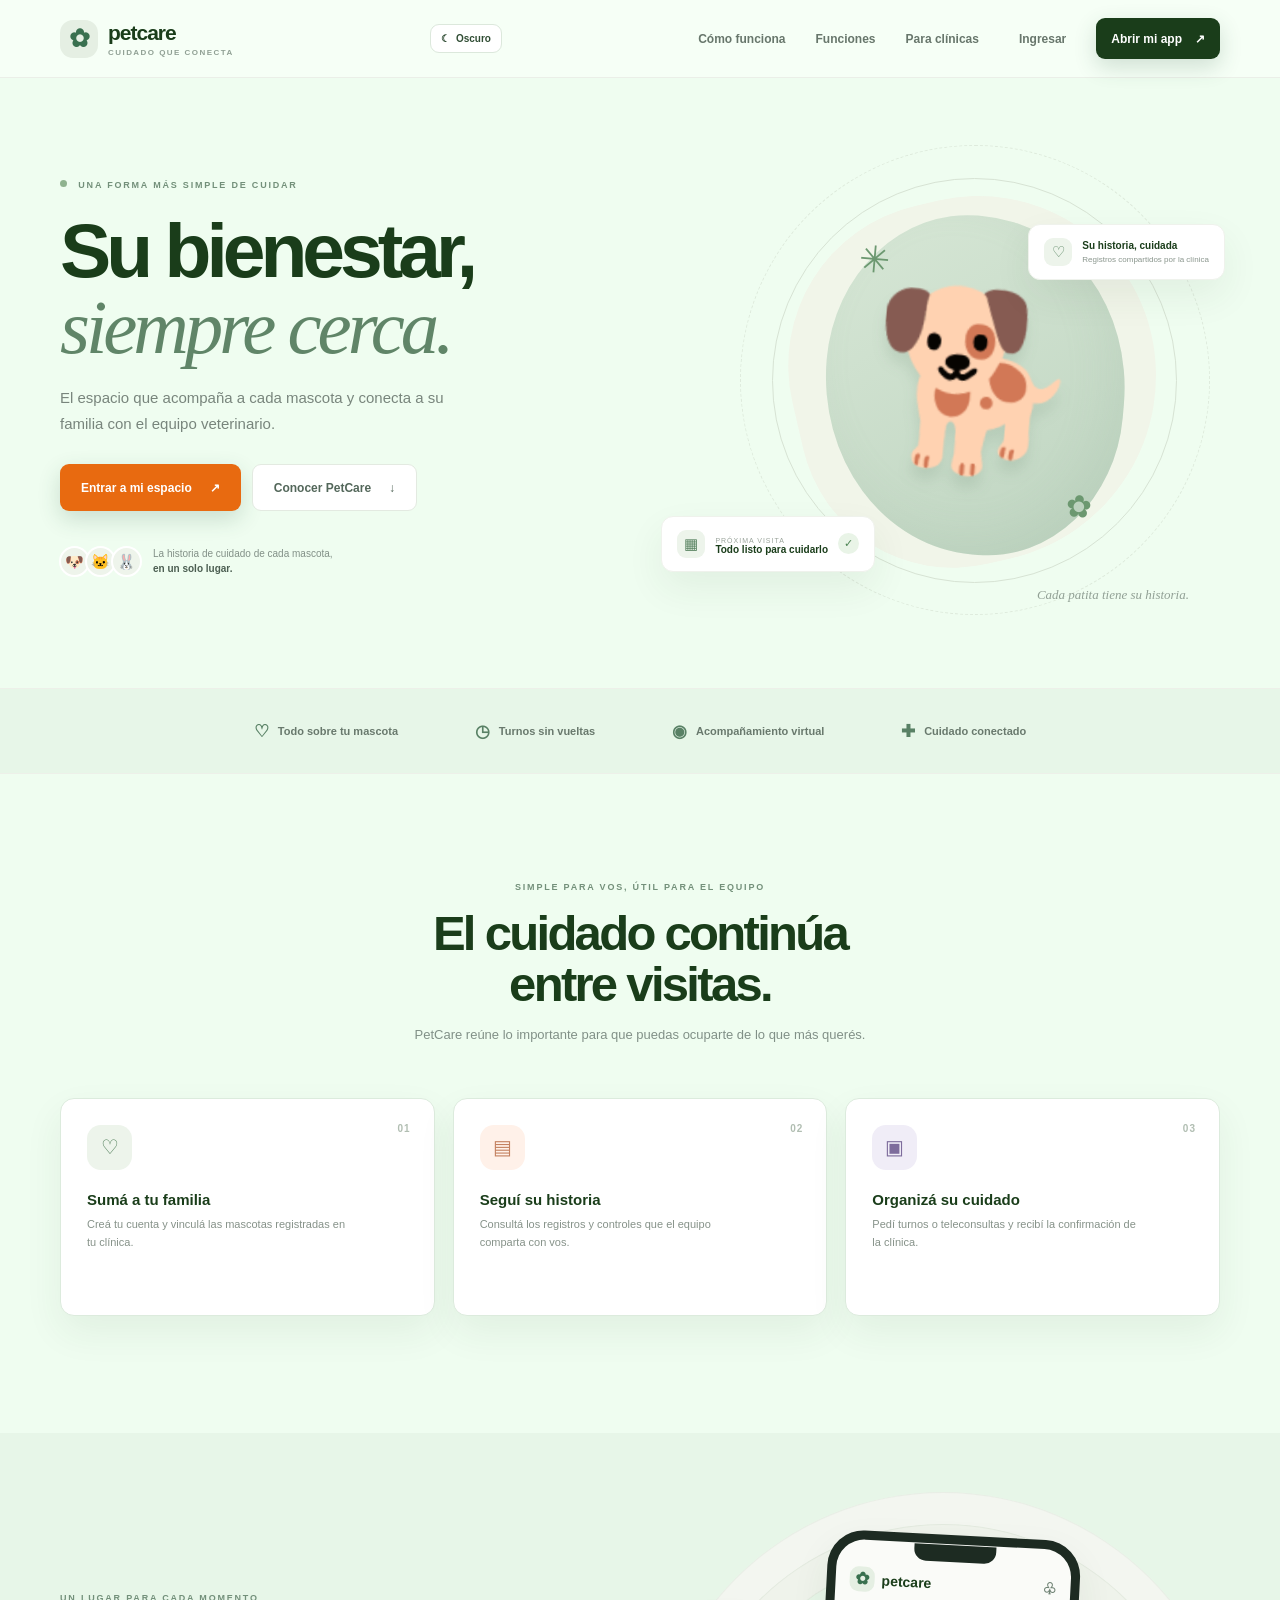
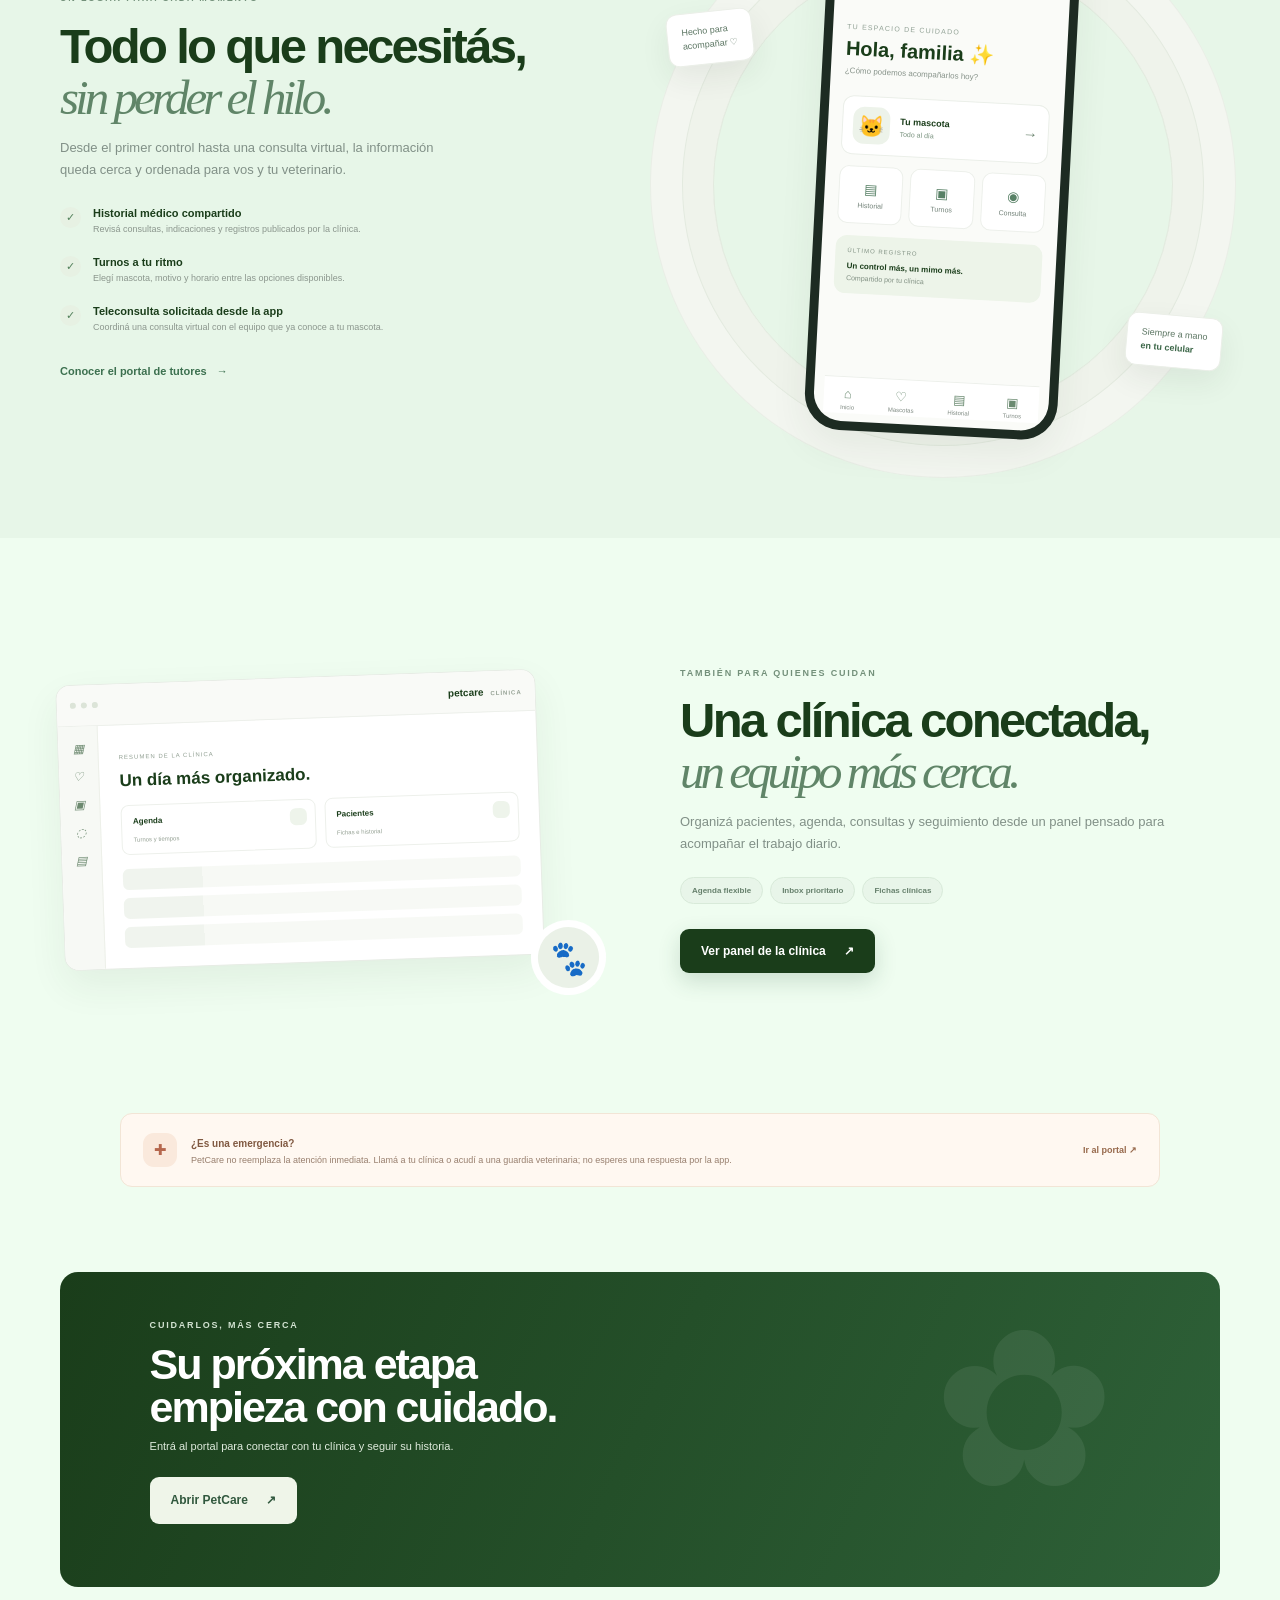
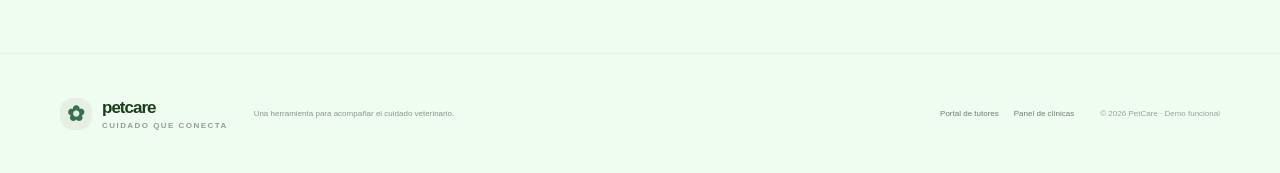
==== commit 43eac1c9: "Add inventory history and shared care calendars" ====
--- a/index.html
+++ b/index.html
@@ -7,13 +7,14 @@
   <meta name="description" content="PetCare conecta a clínicas veterinarias con las familias: turnos, teleconsultas e historial clínico de cada mascota.">
   <title>PetCare | Cuidarlos, más cerca</title>
   <link rel="icon" href="/icons/petcare.svg" type="image/svg+xml">
-  <link rel="stylesheet" href="/landing.css">
+  <script src="/theme.js?v=4"></script>
+  <link rel="stylesheet" href="/landing.css?v=4">
 </head>
 <body>
   <header class="site-header">
     <nav class="nav-wrap" aria-label="Navegación principal">
       <a class="brand" href="#inicio" aria-label="PetCare, inicio"><span class="brand-icon">✿</span><span>petcare<small>CUIDADO QUE CONECTA</small></span></a>
-      <button class="menu-toggle" id="menu-toggle" aria-label="Abrir menú" aria-expanded="false">☰</button>
+      <button class="theme-toggle" type="button" data-theme-toggle>☾ <span>Oscuro</span></button><button class="menu-toggle" id="menu-toggle" aria-label="Abrir menú" aria-expanded="false">☰</button>
       <div class="nav-links" id="nav-links"><a href="#como-funciona">Cómo funciona</a><a href="#funciones">Funciones</a><a href="#clinicas">Para clínicas</a><a class="nav-login" href="/portal.html">Ingresar</a><a class="button button-dark nav-cta" href="/portal.html">Abrir mi app <span>↗</span></a></div>
     </nav>
   </header>
--- a/landing.css
+++ b/landing.css
@@ -2,3 +2,8 @@
 @media(max-width:850px){.nav-links{gap:17px}.hero{min-height:560px}.hero h1{font-size:62px}.art-blob{right:43px}.art-sun{right:8px}.orbit-one{right:-12px}.orbit-two{right:-45px}.card-record{right:-20px}.feature-layout{gap:20px}.clinic-section{gap:40px}.site-footer{flex-wrap:wrap}.site-footer>div{margin-left:0}}
 @media(max-width:650px){.section-wrap,.nav-wrap{width:calc(100% - 36px)}.site-header{height:66px}.menu-toggle{display:block}.nav-links{display:none;position:absolute;left:0;right:0;top:65px;padding:18px;background:#fff;border-bottom:1px solid var(--line);box-shadow:0 14px 24px #22372b12;align-items:stretch;gap:0;flex-direction:column}.nav-links.open{display:flex}.nav-links>a{padding:13px 7px}.nav-links .button{margin-top:5px}.nav-login{margin:0}.hero{grid-template-columns:1fr;padding-top:58px;padding-bottom:35px;min-height:0}.hero h1{font-size:57px;letter-spacing:-3.7px;margin-top:18px}.hero h1 em{letter-spacing:-3px}.hero-lead{font-size:13px;max-width:340px}.hero-actions{gap:8px}.hero-actions .button{padding:0 13px;gap:9px;font-size:10px}.hero-art{height:340px;margin-top:14px;overflow:hidden}.art-sun{width:250px;height:250px;right:calc(50% - 145px);top:34px}.art-orbit{right:calc(50% - 170px)}.orbit-one{width:300px;height:300px;top:12px}.orbit-two{width:355px;height:355px;top:-15px;right:calc(50% - 197px)}.art-blob{width:225px;height:244px;right:calc(50% - 113px);top:45px}.art-pet{font-size:135px}.card-record{right:0;top:34px;padding:9px}.card-record b{font-size:8px}.card-record small{font-size:6px}.card-appointment{left:0;bottom:31px;padding:10px}.card-appointment b{font-size:8px}.art-caption{right:13px;bottom:2px}.trust-strip{justify-content:flex-start;overflow-x:auto;padding:0 18px;gap:22px;min-height:67px;white-space:nowrap}.trust-strip div{font-size:9px}.trust-strip span{font-size:14px}.how-section{padding-top:74px;padding-bottom:78px}.section-heading h2,.feature-copy h2,.clinic-copy h2{font-size:38px;letter-spacing:-2px}.section-heading p{max-width:300px;margin:0 auto;font-size:11px}.steps-grid{grid-template-columns:1fr;gap:10px;margin-top:30px}.step-card{min-height:0;padding:17px;display:grid;grid-template-columns:43px 1fr;column-gap:13px;align-items:center}.step-number{top:14px;right:16px}.step-icon{grid-row:span 2}.step-card h3{margin:0 0 5px}.step-card p{font-size:9px}.feature-layout{grid-template-columns:1fr;padding-top:69px;padding-bottom:46px}.feature-copy>p{font-size:11px}.feature-list{gap:15px}.phone-scene{height:475px;margin-top:8px}.phone{transform:scale(.88) rotate(3deg)}.scene-orbit{transform:scale(.8)}.sticker-one{left:-5px;top:79px}.sticker-two{right:-7px;bottom:59px}.clinic-section{grid-template-columns:1fr;gap:38px;padding-top:69px;padding-bottom:65px}.clinic-copy{grid-row:1}.clinic-panel-art{width:94%;margin:0 auto}.panel-window{transform:none}.emergency-banner{width:calc(100% - 36px);margin:0 auto 57px;align-items:flex-start;padding:14px;gap:9px}.emergency-banner p{max-width:270px}.emergency-banner>a{font-size:8px}.final-cta{width:calc(100% - 36px);min-height:285px;margin-bottom:47px;padding:35px 22px}.final-cta h2{font-size:35px}.final-flower{font-size:150px;right:0;top:46px}.site-footer{padding:22px 18px;gap:13px}.site-footer>span{width:calc(100% - 60px);margin-left:45px;margin-top:-10px}.site-footer>div{width:100%;margin-top:4px}.site-footer>small{margin-left:auto}}
 @media(prefers-reduced-motion:reduce){html{scroll-behavior:auto}*,*:before,*:after{transition:none!important}}
+:root{--ink:#1a3d1a;--muted:#647965;--green:#1a3d1a;--dark:#1a3d1a;--paper:#effdf0;--line:#dcebdd}
+body{background:var(--paper);color:var(--ink)}.site-header{background:#f6fff6}.trust-strip,.feature-section{background:#e7f6e8}.hero h1,.section-heading h2,.feature-copy h2,.clinic-copy h2{color:#1a3d1a}.hero h1 em,.feature-copy h2 em,.clinic-copy h2 em{color:#608568}.button-dark{background:#1a3d1a}.button-dark:hover{background:#2a5a2a}.hero-actions .button-dark{background:#e86a10}.hero-actions .button-dark:hover{background:#d45e0d}.step-card,.floating-card,.phone,.panel-window{box-shadow:0 16px 38px #254b2712}.step-card{border-color:#dcebdd}.clinic-pills span{background:#e8f5e9;border-color:#d8ead9}.final-cta{background:linear-gradient(115deg,#1a3d1a,#2e6138)}
+:root[data-theme="dark"]{--ink:#e7efe6;--muted:#adbcac;--green:#9fcea4;--dark:#e7efe6;--paper:#17231b;--line:#344539}
+:root[data-theme="dark"] body{background:#17231b;color:var(--ink)}:root[data-theme="dark"] .site-header,:root[data-theme="dark"] .site-footer{background:#1c2a20;border-color:var(--line)}:root[data-theme="dark"] .nav-links,:root[data-theme="dark"] .site-footer>span,:root[data-theme="dark"] .site-footer>div{color:#b2c0b4}:root[data-theme="dark"] .brand,:root[data-theme="dark"] .hero h1,:root[data-theme="dark"] .section-heading h2,:root[data-theme="dark"] .feature-copy h2,:root[data-theme="dark"] .clinic-copy h2{color:var(--ink)}:root[data-theme="dark"] .hero h1 em,:root[data-theme="dark"] .feature-copy h2 em,:root[data-theme="dark"] .clinic-copy h2 em{color:#a6d0a8}:root[data-theme="dark"] .trust-strip,:root[data-theme="dark"] .feature-section{background:#202f24;border-color:var(--line)}:root[data-theme="dark"] .step-card,:root[data-theme="dark"] .floating-card,:root[data-theme="dark"] .phone-screen,:root[data-theme="dark"] .panel-window,:root[data-theme="dark"] .scene-sticker{background:#26362a;color:var(--ink);border-color:#3b4d3e}:root[data-theme="dark"] .phone{background:#101913}:root[data-theme="dark"] .phone-pet,:root[data-theme="dark"] .phone-shortcuts>div,:root[data-theme="dark"] .phone-tabbar{background:#1d2b21;border-color:#394a3c;color:#c4d9c5}:root[data-theme="dark"] .phone-record{background:#304534}:root[data-theme="dark"] .art-sun,:root[data-theme="dark"] .art-blob{background:#304635}:root[data-theme="dark"] .art-orbit,:root[data-theme="dark"] .scene-orbit{border-color:#465a49}:root[data-theme="dark"] .clinic-pills span{background:#2b3c30;color:#bfd6c0;border-color:#3b4e3e}:root[data-theme="dark"] .button-light{background:#26362a;color:var(--ink);border-color:#3c5040}:root[data-theme="dark"] .theme-toggle{background:#26362a;color:var(--ink);border-color:#3c5040}:root[data-theme="dark"] .hero-lead,:root[data-theme="dark"] .section-heading p,:root[data-theme="dark"] .feature-copy>p,:root[data-theme="dark"] .clinic-copy>p,:root[data-theme="dark"] .step-card p{color:#b1beb2}
+.theme-toggle{border:1px solid #dce8dc;background:#fff;color:#304d34;border-radius:9px;padding:8px 10px;display:inline-flex;align-items:center;gap:6px;font-size:10px;font-weight:700;white-space:nowrap}.theme-toggle:hover{border-color:#9bb99d}
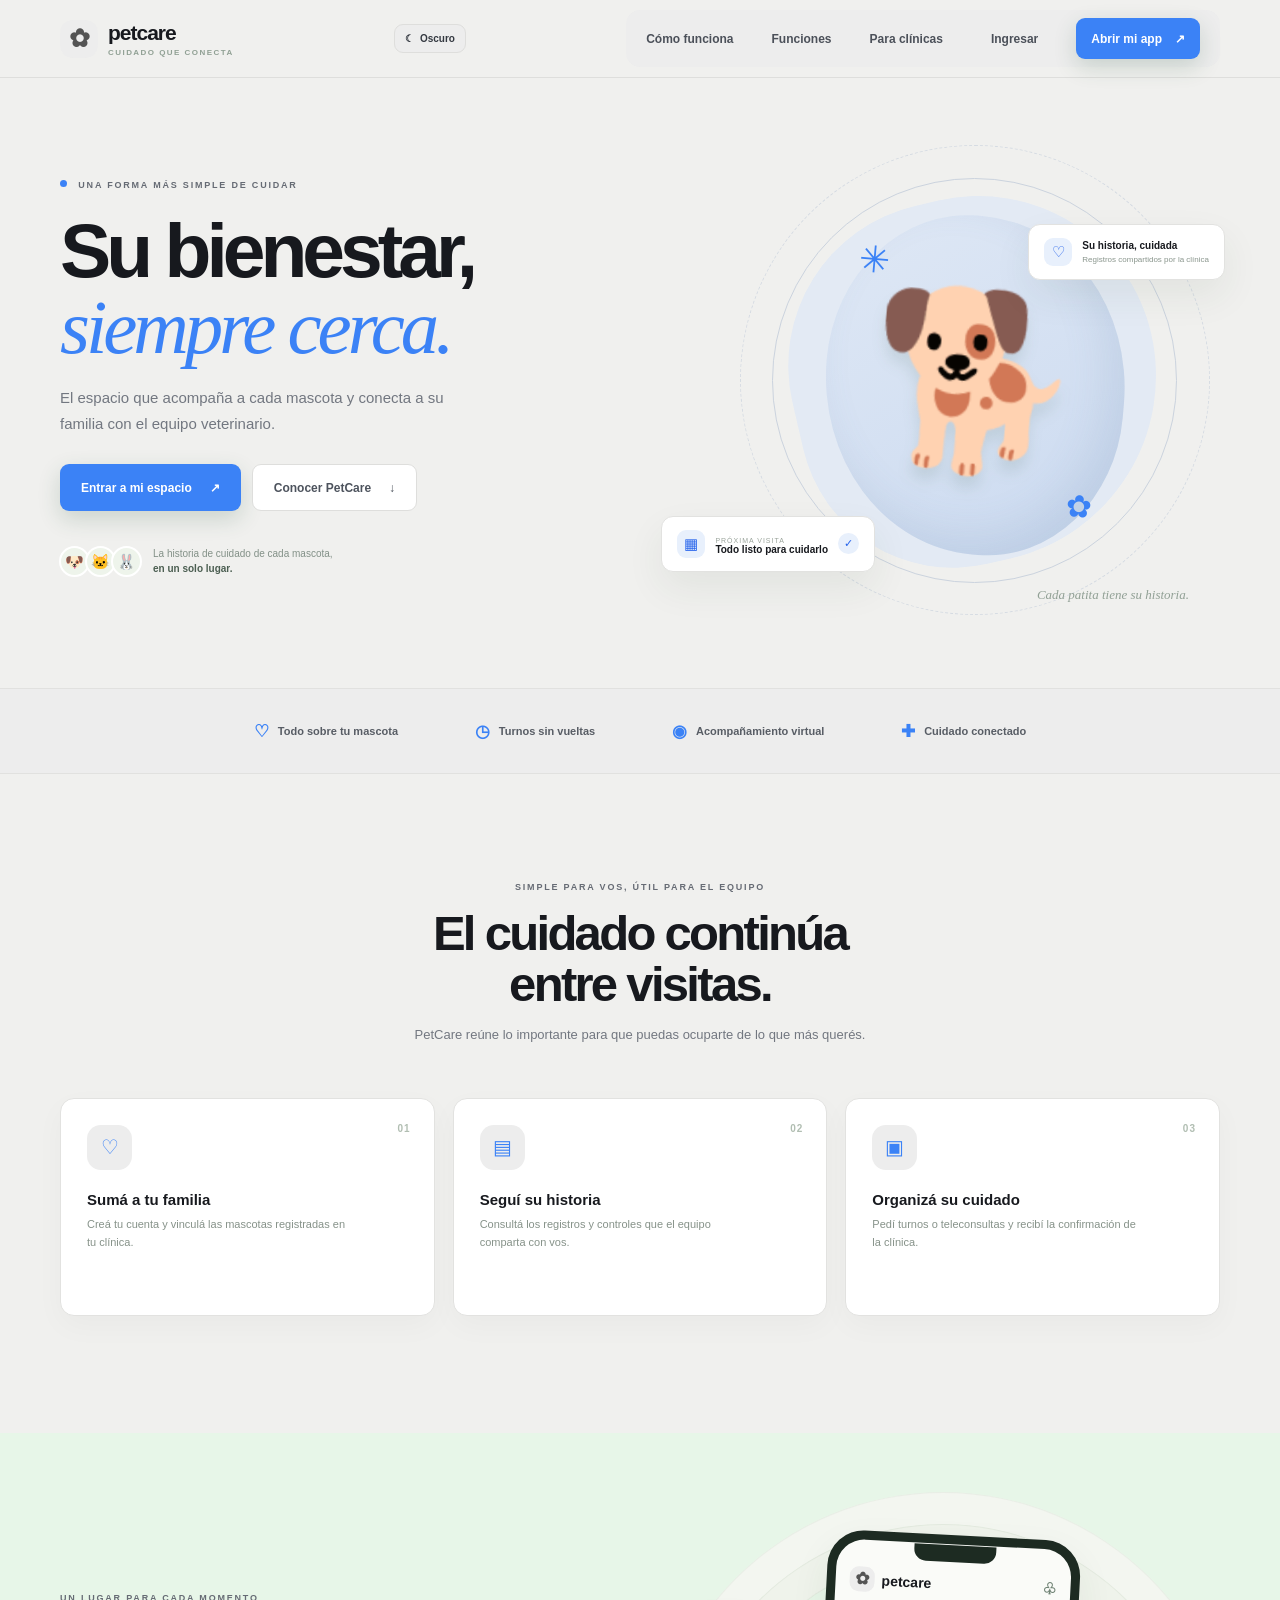
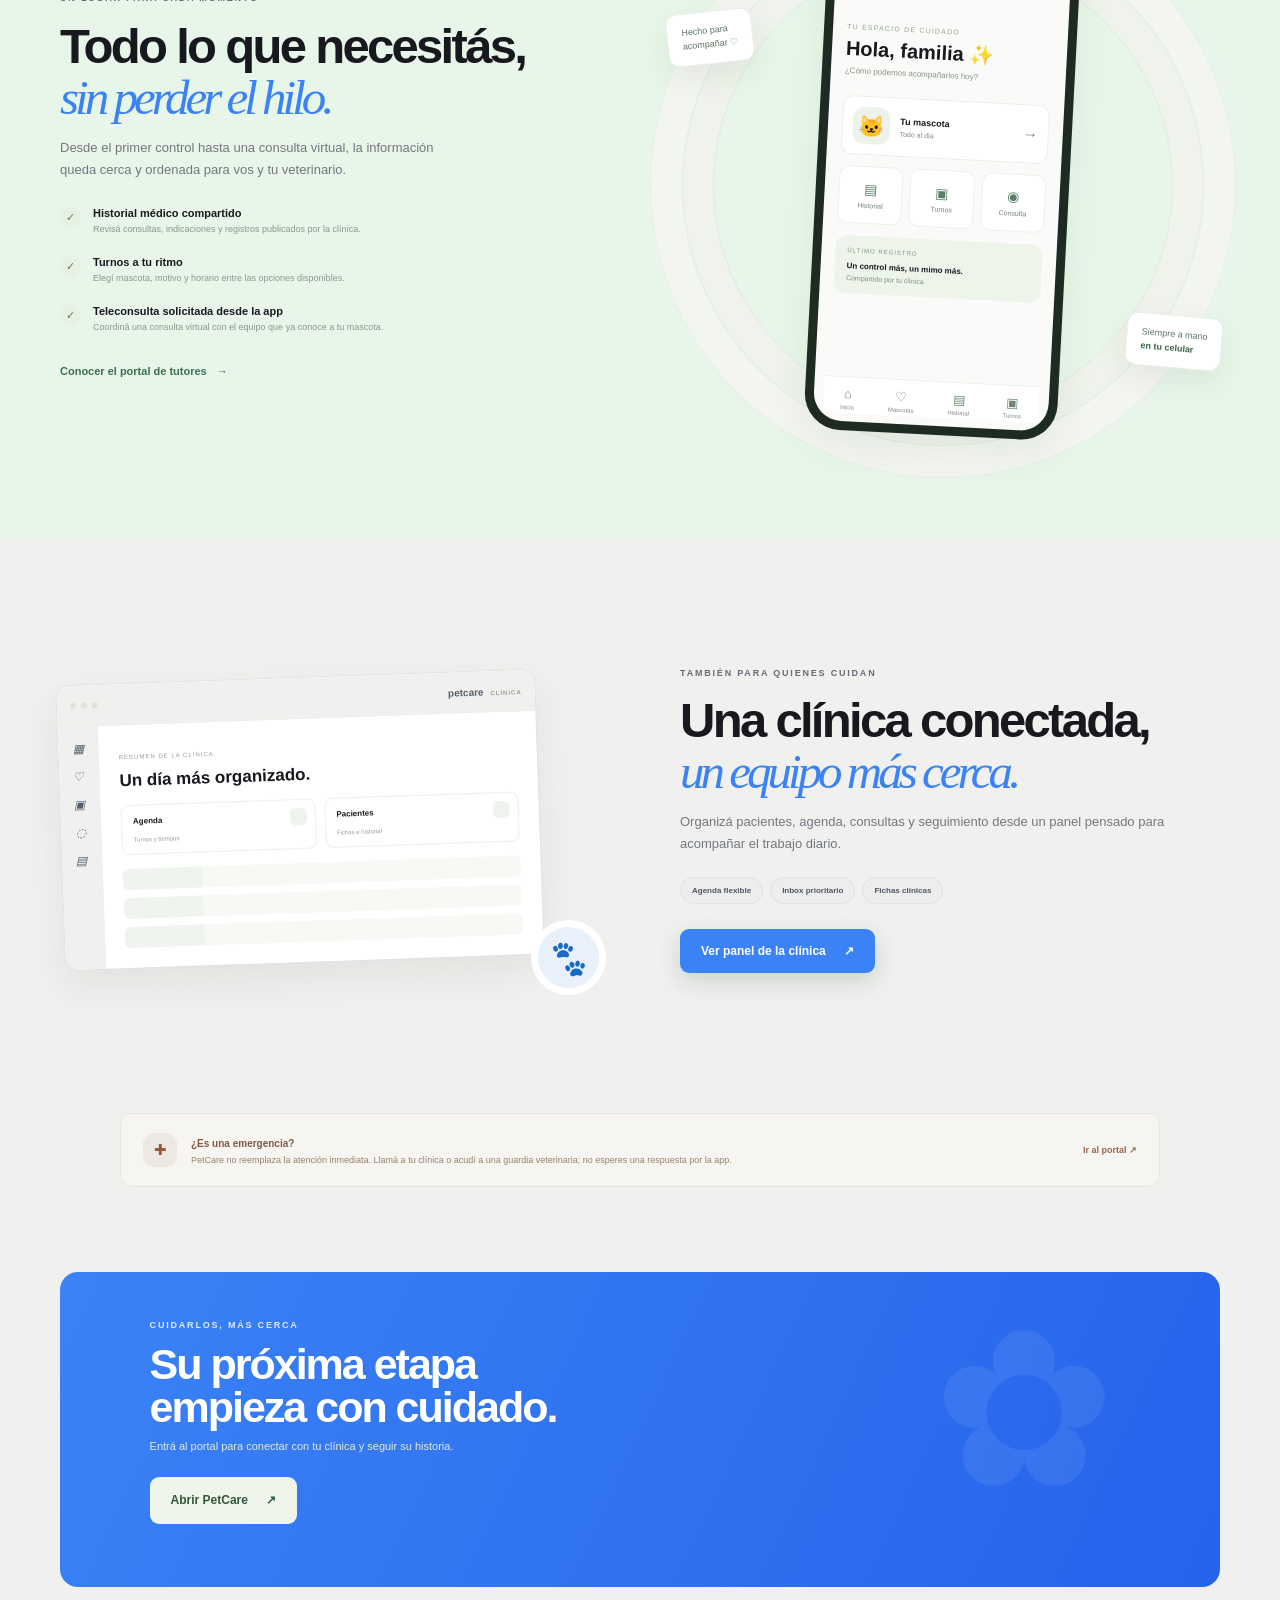
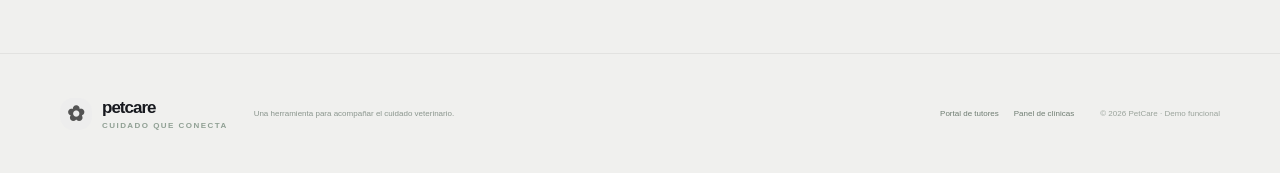
==== commit 2c8f30cc: "Apply neutral blue CozyPaws inspired theme" ====
--- a/index.html
+++ b/index.html
@@ -8,7 +8,7 @@
   <title>PetCare | Cuidarlos, más cerca</title>
   <link rel="icon" href="/icons/petcare.svg" type="image/svg+xml">
   <script src="/theme.js?v=4"></script>
-  <link rel="stylesheet" href="/landing.css?v=4">
+  <link rel="stylesheet" href="/landing.css?v=5">
 </head>
 <body>
   <header class="site-header">
--- a/landing.css
+++ b/landing.css
@@ -7,3 +7,7 @@
 :root[data-theme="dark"]{--ink:#e7efe6;--muted:#adbcac;--green:#9fcea4;--dark:#e7efe6;--paper:#17231b;--line:#344539}
 :root[data-theme="dark"] body{background:#17231b;color:var(--ink)}:root[data-theme="dark"] .site-header,:root[data-theme="dark"] .site-footer{background:#1c2a20;border-color:var(--line)}:root[data-theme="dark"] .nav-links,:root[data-theme="dark"] .site-footer>span,:root[data-theme="dark"] .site-footer>div{color:#b2c0b4}:root[data-theme="dark"] .brand,:root[data-theme="dark"] .hero h1,:root[data-theme="dark"] .section-heading h2,:root[data-theme="dark"] .feature-copy h2,:root[data-theme="dark"] .clinic-copy h2{color:var(--ink)}:root[data-theme="dark"] .hero h1 em,:root[data-theme="dark"] .feature-copy h2 em,:root[data-theme="dark"] .clinic-copy h2 em{color:#a6d0a8}:root[data-theme="dark"] .trust-strip,:root[data-theme="dark"] .feature-section{background:#202f24;border-color:var(--line)}:root[data-theme="dark"] .step-card,:root[data-theme="dark"] .floating-card,:root[data-theme="dark"] .phone-screen,:root[data-theme="dark"] .panel-window,:root[data-theme="dark"] .scene-sticker{background:#26362a;color:var(--ink);border-color:#3b4d3e}:root[data-theme="dark"] .phone{background:#101913}:root[data-theme="dark"] .phone-pet,:root[data-theme="dark"] .phone-shortcuts>div,:root[data-theme="dark"] .phone-tabbar{background:#1d2b21;border-color:#394a3c;color:#c4d9c5}:root[data-theme="dark"] .phone-record{background:#304534}:root[data-theme="dark"] .art-sun,:root[data-theme="dark"] .art-blob{background:#304635}:root[data-theme="dark"] .art-orbit,:root[data-theme="dark"] .scene-orbit{border-color:#465a49}:root[data-theme="dark"] .clinic-pills span{background:#2b3c30;color:#bfd6c0;border-color:#3b4e3e}:root[data-theme="dark"] .button-light{background:#26362a;color:var(--ink);border-color:#3c5040}:root[data-theme="dark"] .theme-toggle{background:#26362a;color:var(--ink);border-color:#3c5040}:root[data-theme="dark"] .hero-lead,:root[data-theme="dark"] .section-heading p,:root[data-theme="dark"] .feature-copy>p,:root[data-theme="dark"] .clinic-copy>p,:root[data-theme="dark"] .step-card p{color:#b1beb2}
 .theme-toggle{border:1px solid #dce8dc;background:#fff;color:#304d34;border-radius:9px;padding:8px 10px;display:inline-flex;align-items:center;gap:6px;font-size:10px;font-weight:700;white-space:nowrap}.theme-toggle:hover{border-color:#9bb99d}
+:root{--ink:#17191e;--muted:#737780;--green:#3b82f6;--dark:#17191e;--paper:#f0f0ee;--line:#e2e2e0}
+body{background:var(--paper);color:var(--ink)}.site-header{background:#f0f0ee;border-color:#dededc}.brand-icon{background:#ededed;color:#545454}.nav-links{background:#ededed;border-radius:14px;padding:8px 20px;gap:clamp(15px,3vw,38px);color:#4b5059}.nav-links a:not(.button):hover,.site-footer a:hover{color:#2563eb}.hero h1,.section-heading h2,.feature-copy h2,.clinic-copy h2{color:#17191e}.hero h1 em,.feature-copy h2 em,.clinic-copy h2 em{color:#3b82f6}.eyebrow{color:#666b74}.eyebrow-dot{background:#3b82f6}.hero-lead,.section-heading p,.feature-copy>p,.clinic-copy>p{color:#727780}.button-dark,.hero-actions .button-dark{background:#3b82f6;color:white}.button-dark:hover,.hero-actions .button-dark:hover{background:#2563eb}.button-light{background:#fff;border-color:#dededc;color:#4d535d}.art-sun{background:#e3eaf4}.art-blob{background:linear-gradient(145deg,#dfe8f5,#cbdaf0);box-shadow:inset -18px -16px 40px #607da023}.art-leaf{color:#3b82f6}.art-orbit{border-color:#cbd3de}.floating-card,.step-card,.panel-window{border-color:#e2e2e0}.mini-icon,.calendar-icon,.check{background:#e8f0fc;color:#2563eb}.trust-strip{background:#ededed;border-color:#e1e1df;color:#585d65}.trust-strip span{color:#3b82f6}.step-card{box-shadow:0 10px 30px #17191e08}.step-icon.mint,.step-icon.peach,.step-icon.lilac{background:#ededed;color:#3b82f6}.clinic-pills span{background:#ededed;color:#4e5662;border-color:#e1e1df}.panel-bar,.panel-sidebar{background:#f0f0ee;color:#536071}.panel-paw{background:#e8f0fc;color:#3b82f6}.emergency-banner{background:#f7f5f2;border-color:#e8e2dc}.emergency-mark{background:#eee8e3;color:#9d5638}.final-cta{background:linear-gradient(115deg,#3b82f6,#2563eb)}.final-cta .eyebrow{color:#dce9ff}.site-footer{border-color:#e2e2e0}.theme-toggle{background:#ededed;color:#343941;border-color:#dededc}
+:root[data-theme="dark"]{--ink:#eef2f7;--muted:#a5acb7;--green:#60a5fa;--dark:#eef2f7;--paper:#15191f;--line:#303640}
+:root[data-theme="dark"] body{background:#15191f;color:var(--ink)}:root[data-theme="dark"] .site-header,:root[data-theme="dark"] .site-footer{background:#1b2028;border-color:#303640}:root[data-theme="dark"] .nav-links{background:#252b34;color:#d2d7df}:root[data-theme="dark"] .brand-icon,:root[data-theme="dark"] .button-light,:root[data-theme="dark"] .theme-toggle{background:#252b34;color:#e7edf5;border-color:#3a424e}:root[data-theme="dark"] .hero h1,:root[data-theme="dark"] .section-heading h2,:root[data-theme="dark"] .feature-copy h2,:root[data-theme="dark"] .clinic-copy h2{color:#eef2f7}:root[data-theme="dark"] .hero h1 em,:root[data-theme="dark"] .feature-copy h2 em,:root[data-theme="dark"] .clinic-copy h2 em{color:#60a5fa}:root[data-theme="dark"] .hero-art .art-sun,:root[data-theme="dark"] .art-blob{background:#273548}:root[data-theme="dark"] .art-orbit,:root[data-theme="dark"] .scene-orbit{border-color:#465264}:root[data-theme="dark"] .floating-card,:root[data-theme="dark"] .step-card,:root[data-theme="dark"] .panel-window,:root[data-theme="dark"] .scene-sticker{background:#202630;color:#edf2f8;border-color:#343d49}:root[data-theme="dark"] .trust-strip,:root[data-theme="dark"] .feature-section{background:#20252d;border-color:#303640}:root[data-theme="dark"] .clinic-pills span,:root[data-theme="dark"] .panel-bar,:root[data-theme="dark"] .panel-sidebar{background:#252b34;color:#c9d0da;border-color:#39414d}:root[data-theme="dark"] .button-dark,:root[data-theme="dark"] .hero-actions .button-dark,:root[data-theme="dark"] .final-cta{background:#2563eb}:root[data-theme="dark"] .hero-lead,:root[data-theme="dark"] .section-heading p,:root[data-theme="dark"] .feature-copy>p,:root[data-theme="dark"] .clinic-copy>p,:root[data-theme="dark"] .step-card p{color:#b2bac5}
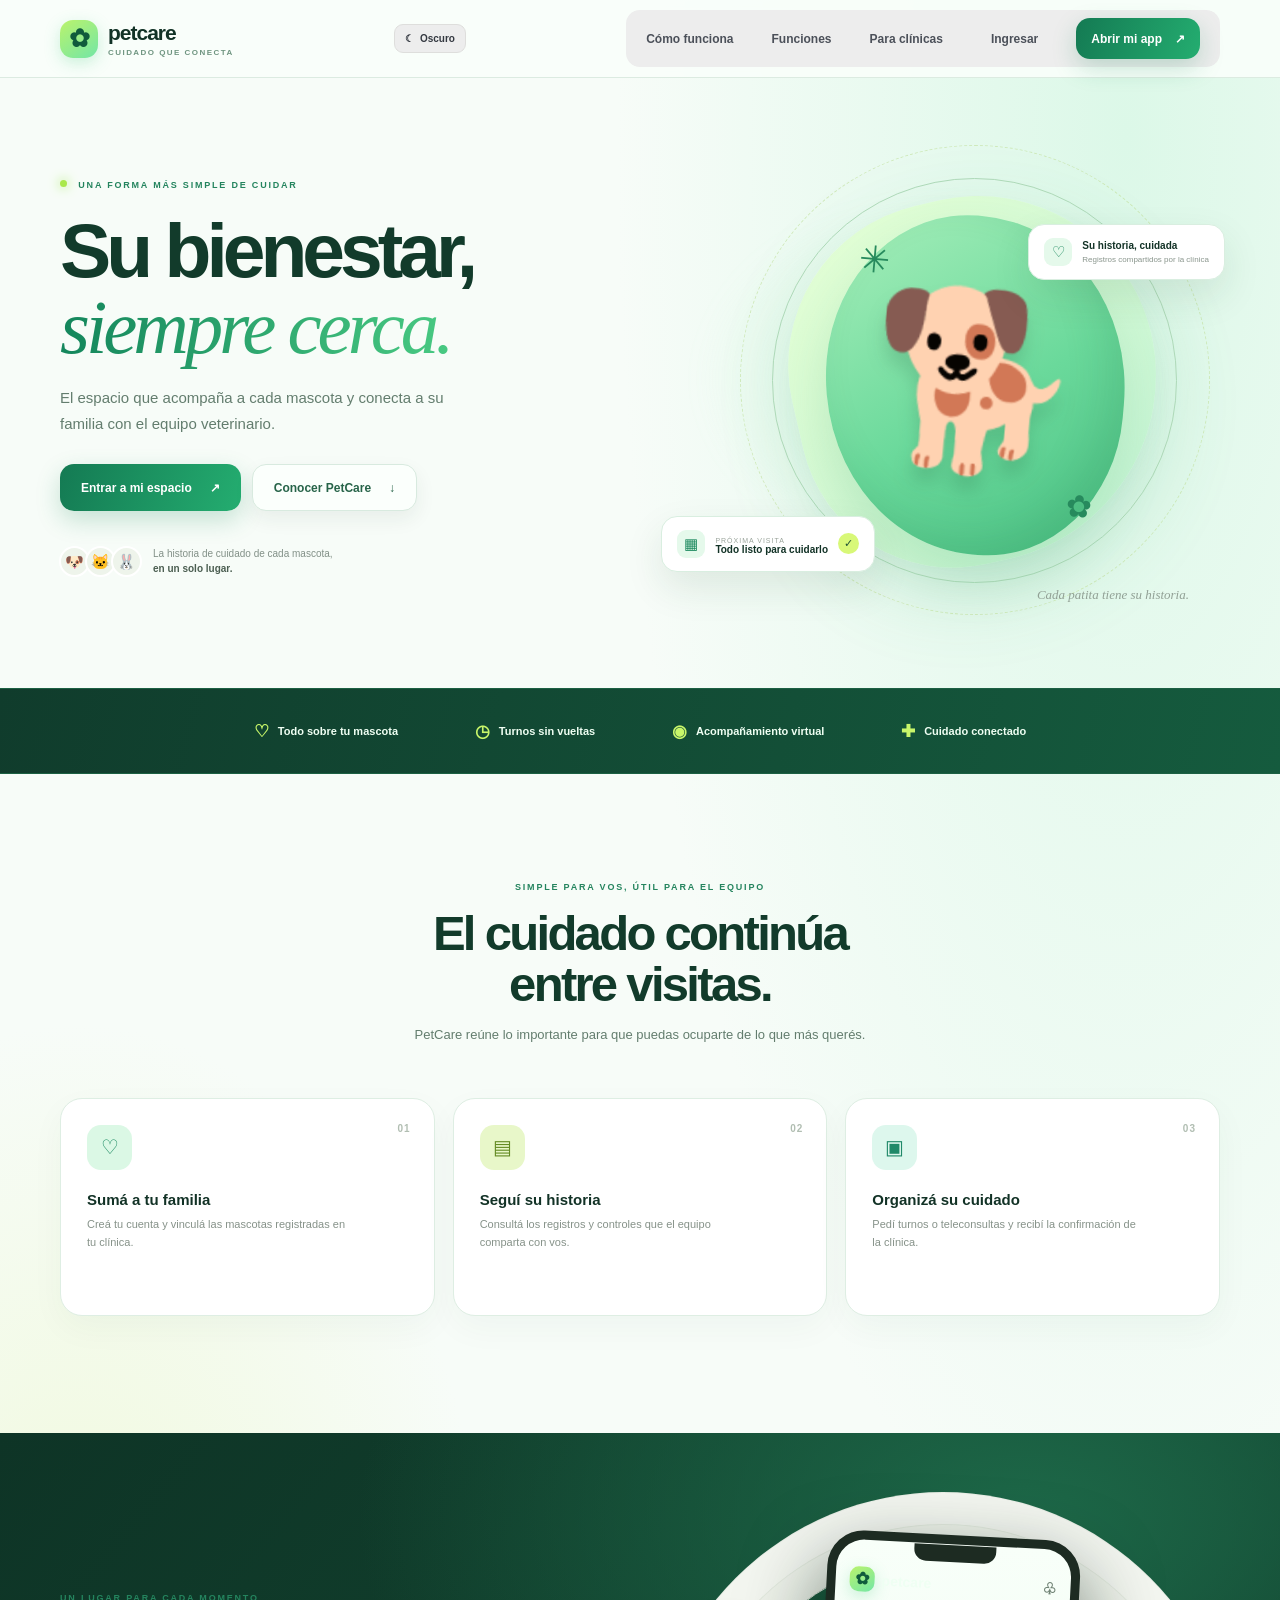
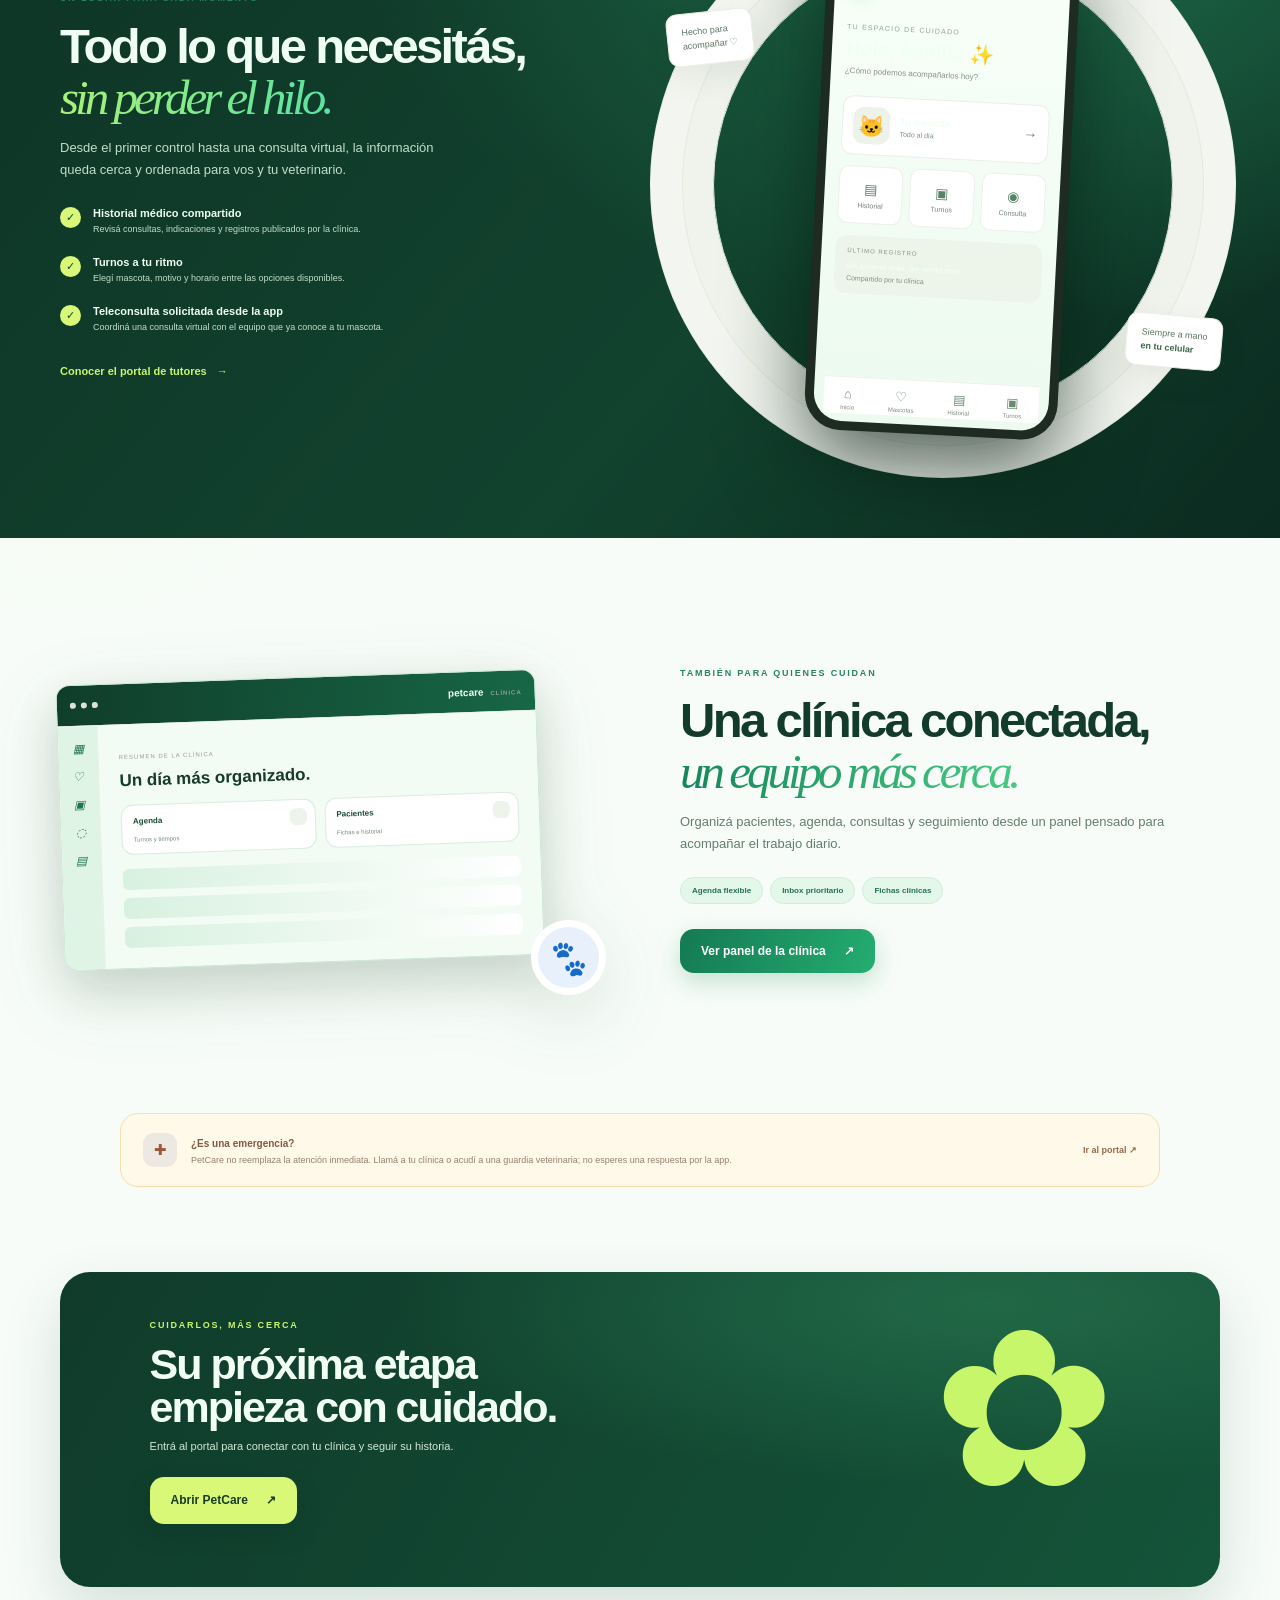
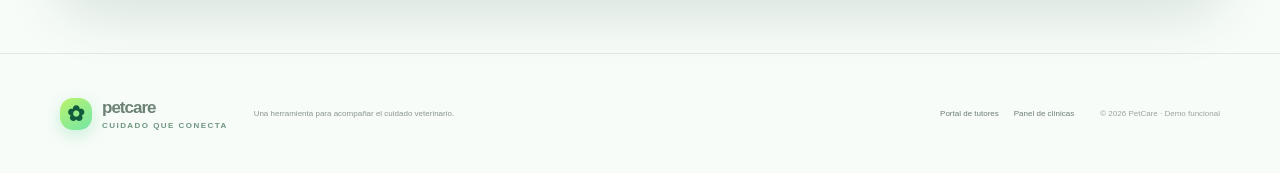
==== commit 302ba24f: "Redesign PetCare with friendly futuristic green theme" ====
--- a/index.html
+++ b/index.html
@@ -8,7 +8,7 @@
   <title>PetCare | Cuidarlos, más cerca</title>
   <link rel="icon" href="/icons/petcare.svg" type="image/svg+xml">
   <script src="/theme.js?v=4"></script>
-  <link rel="stylesheet" href="/landing.css?v=5">
+  <link rel="stylesheet" href="/landing.css?v=10">
 </head>
 <body>
   <header class="site-header">
--- a/landing.css
+++ b/landing.css
@@ -11,3 +11,75 @@
 body{background:var(--paper);color:var(--ink)}.site-header{background:#f0f0ee;border-color:#dededc}.brand-icon{background:#ededed;color:#545454}.nav-links{background:#ededed;border-radius:14px;padding:8px 20px;gap:clamp(15px,3vw,38px);color:#4b5059}.nav-links a:not(.button):hover,.site-footer a:hover{color:#2563eb}.hero h1,.section-heading h2,.feature-copy h2,.clinic-copy h2{color:#17191e}.hero h1 em,.feature-copy h2 em,.clinic-copy h2 em{color:#3b82f6}.eyebrow{color:#666b74}.eyebrow-dot{background:#3b82f6}.hero-lead,.section-heading p,.feature-copy>p,.clinic-copy>p{color:#727780}.button-dark,.hero-actions .button-dark{background:#3b82f6;color:white}.button-dark:hover,.hero-actions .button-dark:hover{background:#2563eb}.button-light{background:#fff;border-color:#dededc;color:#4d535d}.art-sun{background:#e3eaf4}.art-blob{background:linear-gradient(145deg,#dfe8f5,#cbdaf0);box-shadow:inset -18px -16px 40px #607da023}.art-leaf{color:#3b82f6}.art-orbit{border-color:#cbd3de}.floating-card,.step-card,.panel-window{border-color:#e2e2e0}.mini-icon,.calendar-icon,.check{background:#e8f0fc;color:#2563eb}.trust-strip{background:#ededed;border-color:#e1e1df;color:#585d65}.trust-strip span{color:#3b82f6}.step-card{box-shadow:0 10px 30px #17191e08}.step-icon.mint,.step-icon.peach,.step-icon.lilac{background:#ededed;color:#3b82f6}.clinic-pills span{background:#ededed;color:#4e5662;border-color:#e1e1df}.panel-bar,.panel-sidebar{background:#f0f0ee;color:#536071}.panel-paw{background:#e8f0fc;color:#3b82f6}.emergency-banner{background:#f7f5f2;border-color:#e8e2dc}.emergency-mark{background:#eee8e3;color:#9d5638}.final-cta{background:linear-gradient(115deg,#3b82f6,#2563eb)}.final-cta .eyebrow{color:#dce9ff}.site-footer{border-color:#e2e2e0}.theme-toggle{background:#ededed;color:#343941;border-color:#dededc}
 :root[data-theme="dark"]{--ink:#eef2f7;--muted:#a5acb7;--green:#60a5fa;--dark:#eef2f7;--paper:#15191f;--line:#303640}
 :root[data-theme="dark"] body{background:#15191f;color:var(--ink)}:root[data-theme="dark"] .site-header,:root[data-theme="dark"] .site-footer{background:#1b2028;border-color:#303640}:root[data-theme="dark"] .nav-links{background:#252b34;color:#d2d7df}:root[data-theme="dark"] .brand-icon,:root[data-theme="dark"] .button-light,:root[data-theme="dark"] .theme-toggle{background:#252b34;color:#e7edf5;border-color:#3a424e}:root[data-theme="dark"] .hero h1,:root[data-theme="dark"] .section-heading h2,:root[data-theme="dark"] .feature-copy h2,:root[data-theme="dark"] .clinic-copy h2{color:#eef2f7}:root[data-theme="dark"] .hero h1 em,:root[data-theme="dark"] .feature-copy h2 em,:root[data-theme="dark"] .clinic-copy h2 em{color:#60a5fa}:root[data-theme="dark"] .hero-art .art-sun,:root[data-theme="dark"] .art-blob{background:#273548}:root[data-theme="dark"] .art-orbit,:root[data-theme="dark"] .scene-orbit{border-color:#465264}:root[data-theme="dark"] .floating-card,:root[data-theme="dark"] .step-card,:root[data-theme="dark"] .panel-window,:root[data-theme="dark"] .scene-sticker{background:#202630;color:#edf2f8;border-color:#343d49}:root[data-theme="dark"] .trust-strip,:root[data-theme="dark"] .feature-section{background:#20252d;border-color:#303640}:root[data-theme="dark"] .clinic-pills span,:root[data-theme="dark"] .panel-bar,:root[data-theme="dark"] .panel-sidebar{background:#252b34;color:#c9d0da;border-color:#39414d}:root[data-theme="dark"] .button-dark,:root[data-theme="dark"] .hero-actions .button-dark,:root[data-theme="dark"] .final-cta{background:#2563eb}:root[data-theme="dark"] .hero-lead,:root[data-theme="dark"] .section-heading p,:root[data-theme="dark"] .feature-copy>p,:root[data-theme="dark"] .clinic-copy>p,:root[data-theme="dark"] .step-card p{color:#b2bac5}
+
+/* PetCare Verde Futurista: tecnología amable para cada patita */
+:root{--ink:#123226;--muted:#657e70;--green:#16875e;--dark:#103c2c;--paper:#fbfefc;--line:#dcebe1;--mint:#e2f8eb}
+body{background:radial-gradient(ellipse at 88% 4%,#dcf8e8 0,transparent 32%),radial-gradient(ellipse at 6% 48%,#f0f9dc 0,transparent 24%),#f7fcf8;color:var(--ink)}
+.site-header{background:#f9fefaeb;border-color:#dcebe1;backdrop-filter:blur(16px)}
+.brand-icon{background:linear-gradient(145deg,#baf36c,#73e6a6);color:#105b3c;box-shadow:0 5px 16px #41c77c42}
+.brand small{color:#6f9580}
+.eyebrow{color:#24845e}.eyebrow-dot{background:#a9e84b;box-shadow:0 0 12px #9be84a}
+.hero h1,.section-heading h2,.feature-copy h2,.clinic-copy h2,.final-cta h2{color:#123b2b}
+.hero h1 em,.feature-copy h2 em,.clinic-copy h2 em{background:linear-gradient(90deg,#14865c,#48c982);-webkit-background-clip:text;background-clip:text;color:transparent}
+.hero-lead,.section-heading p,.feature-copy>p,.clinic-copy>p{color:#637d6e}
+.button{border-radius:14px;box-shadow:0 8px 20px #173d2a12}
+.button-dark{background:linear-gradient(115deg,#147a53,#23ad70);box-shadow:0 9px 24px #13845338}
+.button-dark:hover{background:linear-gradient(115deg,#106847,#168b5b);box-shadow:0 12px 27px #13845345}
+.button-light{background:#fbfffc;border-color:#d8eadf;color:#276449}
+.button-cream{background:#d9f878;color:#173b29;box-shadow:0 10px 24px #0a261c35}
+.hero-art:before{content:'';position:absolute;inset:9% 4%;background:radial-gradient(ellipse,#a8f0bf58,transparent 66%);filter:blur(12px)}
+.art-sun{background:linear-gradient(145deg,#e5ffd5,#c2f3d4);box-shadow:0 28px 80px #3eae7130}
+.art-orbit{border-color:#9fd8b5}.orbit-two{border-color:#b7dfa4}
+.art-blob{background:linear-gradient(145deg,#a8efbb,#6ad99b 55%,#4ac184);box-shadow:inset -18px -16px 40px #14673c23,0 24px 48px #42a96b30}
+.art-leaf{color:#278a5d}.art-pet{filter:drop-shadow(0 15px 9px #184b302b)}
+.floating-card{border:1px solid #d9eee0;border-radius:16px;box-shadow:0 16px 38px #19472b1a}
+.mini-icon,.calendar-icon{background:#e5f9eb;color:#16865a}.check{background:#d8f878;color:#205333}
+.trust-strip{background:linear-gradient(105deg,#103c2c,#155b3e);border-color:#1c6043;color:#effff3}
+.trust-strip div span{color:#c8f66a}
+.step-card{border:1px solid #deeee3;border-radius:22px;box-shadow:0 12px 34px #17442b0a;transition:transform .2s,box-shadow .2s}
+.step-card:hover{transform:translateY(-5px);box-shadow:0 18px 40px #17442b16}
+.step-icon.mint{background:#dbf8e5;color:#16875e}.step-icon.peach{background:#e8f7c9;color:#648b24}.step-icon.lilac{background:#ddf7ed;color:#208969}
+.feature-section{background:radial-gradient(ellipse at 80% 12%,#1d6848,transparent 46%),linear-gradient(130deg,#0e3426,#12432f 60%,#0b2b20);color:#effff3}
+.feature-copy h2{color:#f0fff4}.feature-copy h2 em{background:linear-gradient(90deg,#a9f277,#59e2a2);-webkit-background-clip:text;background-clip:text;color:transparent}
+.feature-copy>p,.feature-list small{color:#c3dec9}.feature-list li>span{background:#d9f878;color:#16442e}.text-link{color:#c8f66a}
+.phone{box-shadow:0 35px 80px #061c12a6;border-color:#345844}.phone-screen{background:linear-gradient(180deg,#f8fff9,#ecfaef)}
+.clinic-section{background:transparent}.clinic-panel-art{filter:drop-shadow(0 20px 34px #16462b20)}
+.clinic-pills span{background:#e3f8e9;border:1px solid #d0ecd9;color:#24714e;border-radius:999px}
+.emergency-banner{border:1px solid #f4deac;border-radius:18px;background:#fff9e9}
+.final-cta{background:radial-gradient(ellipse at 80% 10%,#216846,transparent 45%),linear-gradient(120deg,#103b2b,#145439);border-radius:30px;box-shadow:0 24px 60px #103b2b24;color:#effff3}
+.final-cta .eyebrow{color:#c8f66a}.final-cta h2{color:#f1fff5}.final-cta p{color:#d1e8d6}.final-flower{color:#c8f66a}
+.site-footer{border-color:#dcebe1;color:#6c8274}
+:root[data-theme="dark"]{--ink:#eafff0;--muted:#a8c5b1;--green:#5bea9b;--dark:#06180f;--paper:#12251a;--line:#294936;--mint:#1b3a28}
+:root[data-theme="dark"] body{background:radial-gradient(ellipse at 88% 3%,#173d2b 0,transparent 34%),radial-gradient(ellipse at 4% 60%,#213a1d 0,transparent 26%),#091710;color:var(--ink)}
+:root[data-theme="dark"] .site-header{background:#0d1d15ed;border-color:#294936}
+:root[data-theme="dark"] .brand-icon{background:linear-gradient(145deg,#baf36c,#46d992);color:#0d3d27}
+:root[data-theme="dark"] .hero h1,:root[data-theme="dark"] .section-heading h2,:root[data-theme="dark"] .clinic-copy h2{color:#eafff0}
+:root[data-theme="dark"] .hero h1 em,:root[data-theme="dark"] .clinic-copy h2 em{background:linear-gradient(90deg,#8ef2ae,#d1fb72);-webkit-background-clip:text;background-clip:text;color:transparent}
+:root[data-theme="dark"] .hero-lead,:root[data-theme="dark"] .section-heading p,:root[data-theme="dark"] .clinic-copy>p{color:#aac5b2}
+:root[data-theme="dark"] .button-light{background:#183524;border-color:#31553c;color:#dcf8e4}
+:root[data-theme="dark"] .art-sun{background:linear-gradient(145deg,#294d2d,#1d5238)}:root[data-theme="dark"] .art-blob{background:linear-gradient(145deg,#39754c,#238458 55%,#126b4a)}
+:root[data-theme="dark"] .floating-card,:root[data-theme="dark"] .step-card{background:#14291c;border-color:#2b4a35;color:#eafff0;box-shadow:0 16px 38px #0003}
+:root[data-theme="dark"] .floating-card small,:root[data-theme="dark"] .step-card p{color:#a8c5b1}
+:root[data-theme="dark"] .trust-strip{background:linear-gradient(105deg,#07180f,#103a27);border-color:#244833}
+:root[data-theme="dark"] .feature-section{background:radial-gradient(ellipse at 80% 12%,#1d6848,transparent 46%),linear-gradient(130deg,#071a10,#103a27 60%,#06150d)}
+:root[data-theme="dark"] .phone-screen{background:linear-gradient(180deg,#f3fff5,#e2f6e7);color:#123226}
+:root[data-theme="dark"] .clinic-pills span{background:#183524;border-color:#31553c;color:#bcecc9}
+:root[data-theme="dark"] .final-cta{background:radial-gradient(ellipse at 80% 10%,#216846,transparent 45%),linear-gradient(120deg,#071a10,#10442d)}
+:root[data-theme="dark"] .site-footer{border-color:#294936;color:#a8c5b1}
+@media(max-width:700px){.final-cta{border-radius:22px}}
+/* Refinamiento de acentos y maqueta para que todo conserve el verde */
+.hero-actions .button-dark,.hero-actions .button-dark:hover,.nav-links .nav-cta,.nav-links .nav-cta:hover,.clinic-copy .button-dark,.clinic-copy .button-dark:hover{background:linear-gradient(110deg,#147a53,#24ad70);color:#fff;box-shadow:0 9px 24px #13845338}
+.hero-actions .button-dark:hover,.nav-links .nav-cta:hover,.clinic-copy .button-dark:hover{background:linear-gradient(110deg,#106847,#168b5b);box-shadow:0 12px 27px #13845345}
+:root[data-theme="dark"] .button-dark,:root[data-theme="dark"] .hero-actions .button-dark,:root[data-theme="dark"] .hero-actions .button-dark:hover,:root[data-theme="dark"] .nav-links .nav-cta,:root[data-theme="dark"] .clinic-copy .button-dark{background:linear-gradient(110deg,#147a53,#24ad70);color:#fff}
+:root[data-theme="dark"] .feature-section .button-dark,:root[data-theme="dark"] .final-cta .button-cream{background:#c9f56a;color:#153d2b}
+.panel-window{background:linear-gradient(145deg,#f8fff9,#eaf8ee);border-color:#cce8d4;box-shadow:0 20px 45px #17442b20}
+.panel-bar{background:linear-gradient(100deg,#103d2b,#176746);color:#effff3}
+.panel-body{background:#f3fbf5}.panel-sidebar{background:#dff4e5;color:#21764e}.panel-main{background:#f3fbf5;color:#163b2a}
+.panel-metrics>span{background:#fff;border:1px solid #d9eddf;border-radius:12px}.panel-metrics>span b{color:#174b32}.panel-metrics>span small{color:#718b79}.panel-rows i{background:linear-gradient(90deg,#d8f1df,#fff)}
+:root[data-theme="dark"] .panel-window{background:linear-gradient(145deg,#132e1e,#0b2115);border-color:#294936}
+:root[data-theme="dark"] .panel-bar{background:linear-gradient(100deg,#07180f,#103d2b)}
+:root[data-theme="dark"] .panel-body,:root[data-theme="dark"] .panel-main{background:#12251a;color:#eafff0}
+:root[data-theme="dark"] .panel-sidebar{background:#1b3a28;color:#bcecc9}
+:root[data-theme="dark"] .panel-metrics>span{background:#183524;border-color:#31553c}
+:root[data-theme="dark"] .panel-metrics>span b{color:#eafff0}:root[data-theme="dark"] .panel-metrics>span small{color:#a8c5b1}
+:root[data-theme="dark"] .art-orbit{border-color:#41875a}.art-orbit{border-color:#aed9b8}.orbit-two{border-color:#c6e3a7}
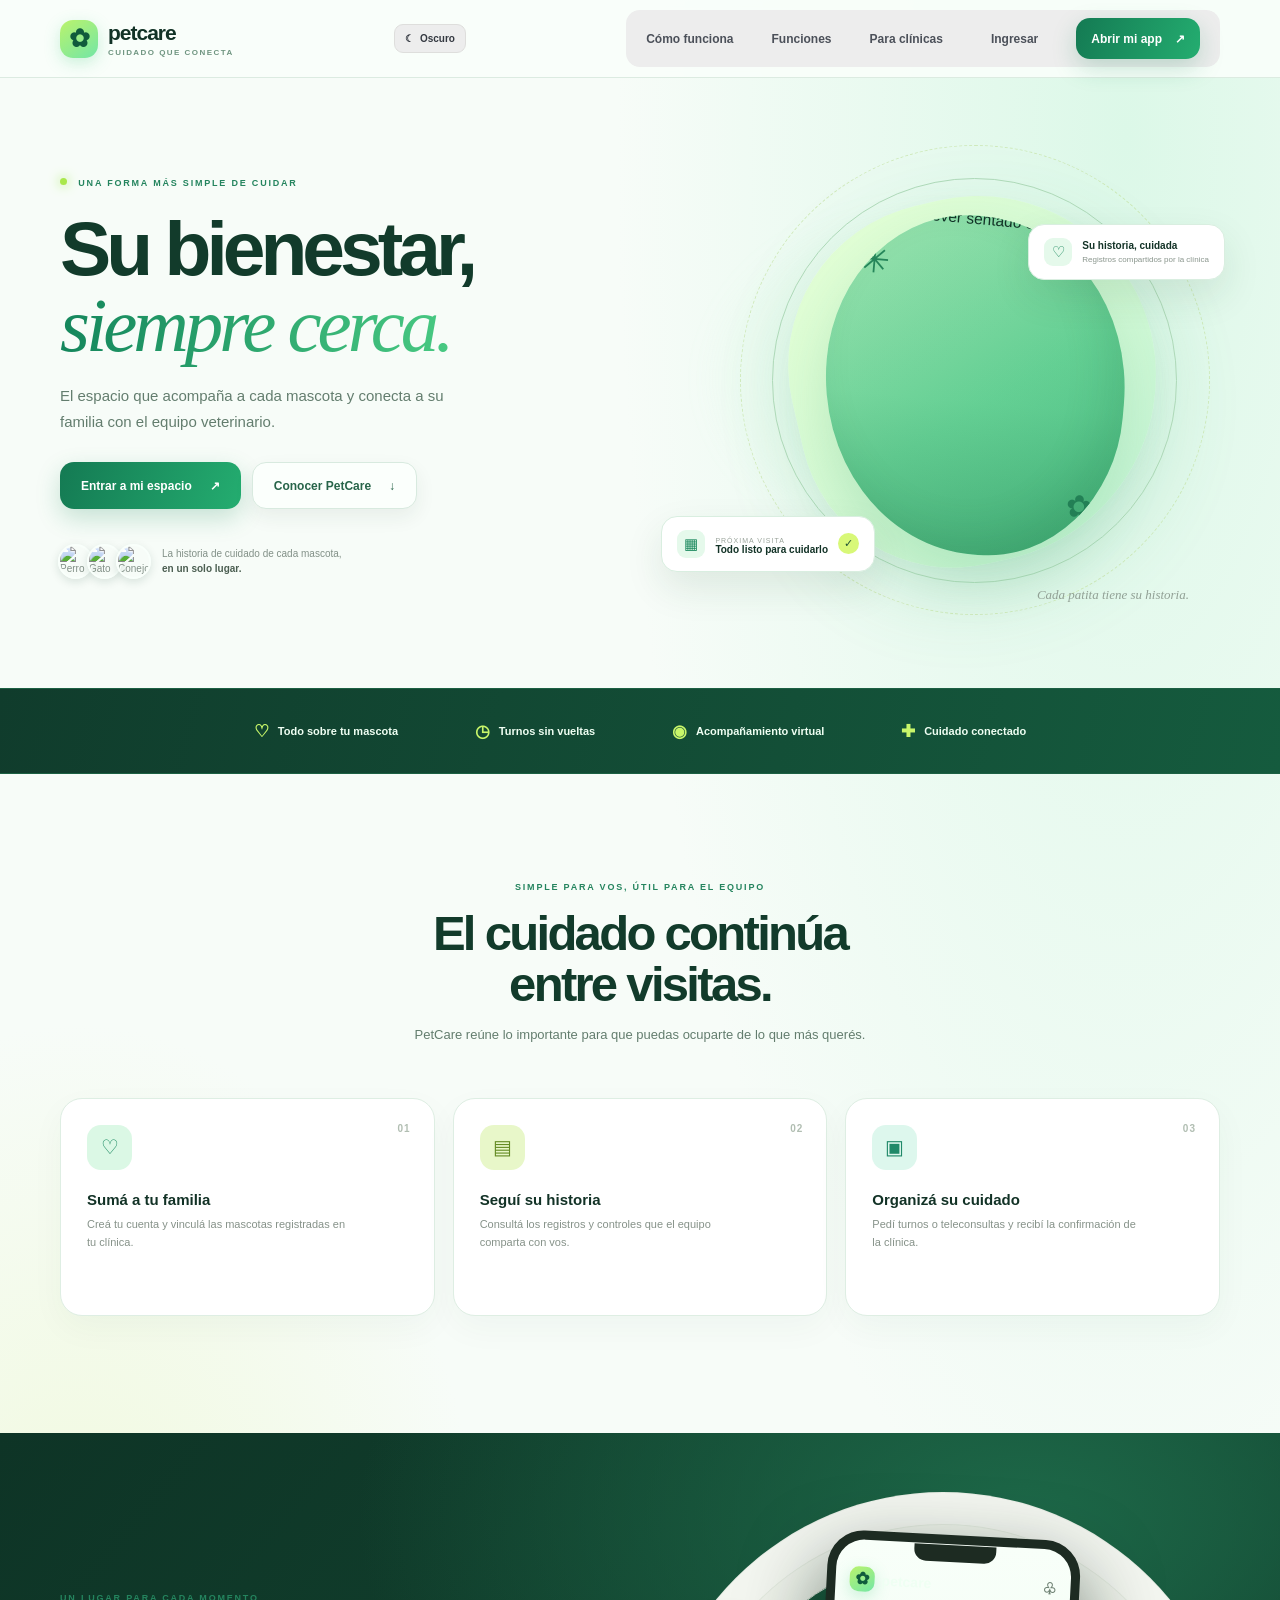
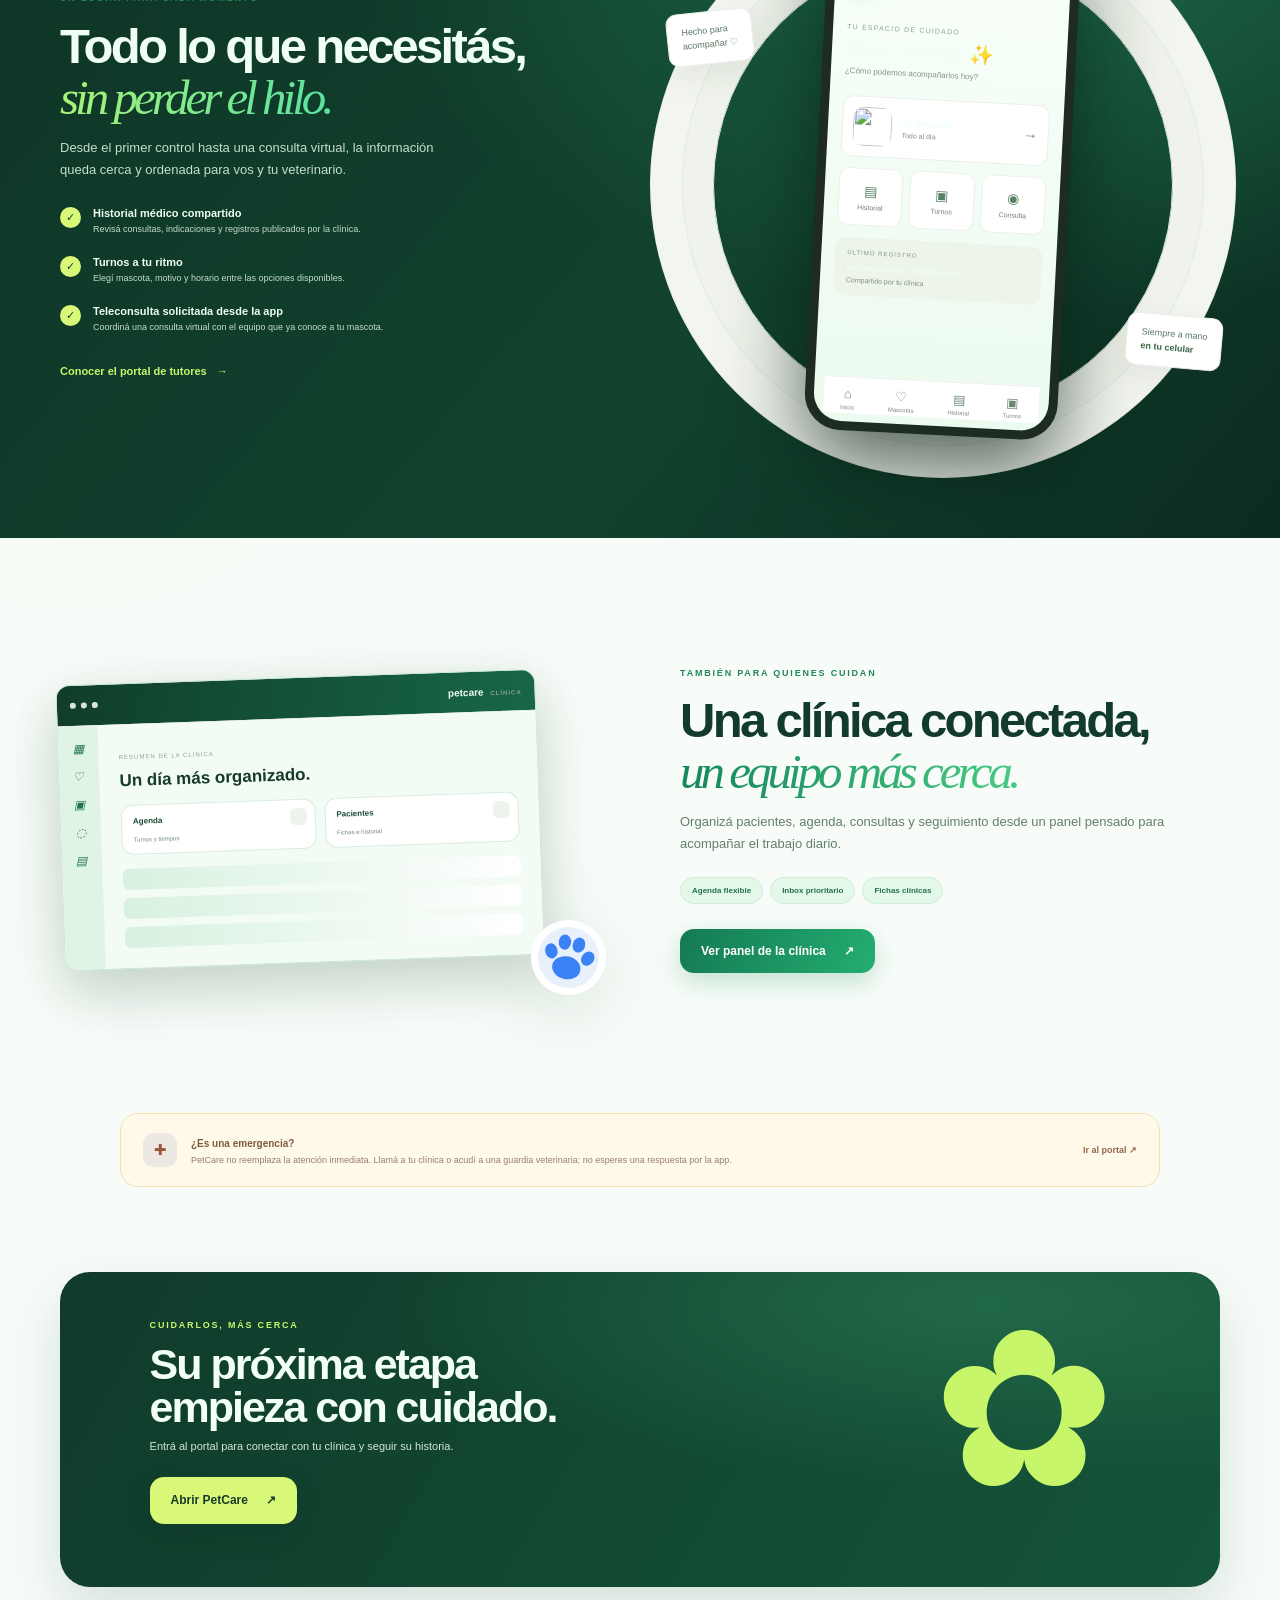
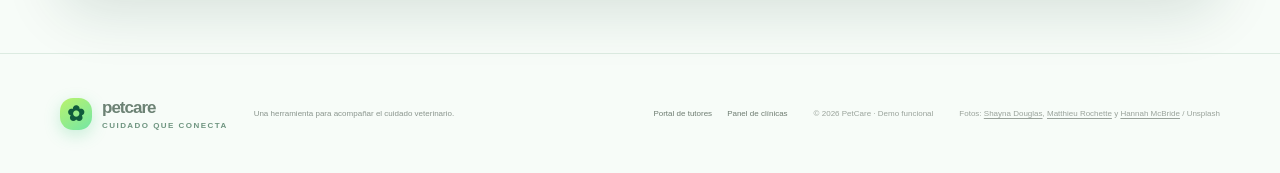
==== commit 95b33a31: "Replace pet emojis with natural photography" ====
--- a/index.html
+++ b/index.html
@@ -8,7 +8,7 @@
   <title>PetCare | Cuidarlos, más cerca</title>
   <link rel="icon" href="/icons/petcare.svg" type="image/svg+xml">
   <script src="/theme.js?v=4"></script>
-  <link rel="stylesheet" href="/landing.css?v=10">
+  <link rel="stylesheet" href="/landing.css?v=11">
 </head>
 <body>
   <header class="site-header">
@@ -20,17 +20,17 @@
   </header>
   <main>
     <section class="hero section-wrap" id="inicio">
-      <div class="hero-copy"><div class="eyebrow"><span class="eyebrow-dot"></span> UNA FORMA MÁS SIMPLE DE CUIDAR</div><h1>Su bienestar,<br><em>siempre cerca.</em></h1><p class="hero-lead">El espacio que acompaña a cada mascota y conecta a su familia con el equipo veterinario.</p><div class="hero-actions"><a class="button button-dark" href="/portal.html">Entrar a mi espacio <span>↗</span></a><a class="button button-light" href="#como-funciona">Conocer PetCare <span>↓</span></a></div><div class="hero-note"><span class="avatar-stack"><i>🐶</i><i>🐱</i><i>🐰</i></span><span>La historia de cuidado de cada mascota,<br><b>en un solo lugar.</b></span></div></div>
-      <div class="hero-art" aria-label="Ilustración de una familia y su mascota"><div class="art-sun"></div><div class="art-orbit orbit-one"></div><div class="art-orbit orbit-two"></div><div class="art-blob"><span class="art-pet">🐕</span><span class="art-leaf leaf-one">✳</span><span class="art-leaf leaf-two">✿</span></div><div class="floating-card card-record"><span class="mini-icon">♡</span><span><b>Su historia, cuidada</b><small>Registros compartidos por la clínica</small></span></div><div class="floating-card card-appointment"><span class="calendar-icon">▦</span><span><small>PRÓXIMA VISITA</small><b>Todo listo para cuidarlo</b></span><span class="check">✓</span></div><span class="art-caption">Cada patita tiene su historia.</span></div>
+      <div class="hero-copy"><div class="eyebrow"><span class="eyebrow-dot"></span> UNA FORMA MÁS SIMPLE DE CUIDAR</div><h1>Su bienestar,<br><em>siempre cerca.</em></h1><p class="hero-lead">El espacio que acompaña a cada mascota y conecta a su familia con el equipo veterinario.</p><div class="hero-actions"><a class="button button-dark" href="/portal.html">Entrar a mi espacio <span>↗</span></a><a class="button button-light" href="#como-funciona">Conocer PetCare <span>↓</span></a></div><div class="hero-note"><span class="avatar-stack" aria-label="Perro, gato y conejo"><img src="https://images.unsplash.com/photo-1633722714057-aaa9bf7f2383?auto=format&amp;fit=crop&amp;crop=faces&amp;w=96&amp;q=78" alt="Perro" width="32" height="32" loading="lazy"><img src="https://images.unsplash.com/photo-1650115800913-355d3429f0d1?auto=format&amp;fit=crop&amp;crop=faces&amp;w=96&amp;q=78" alt="Gato" width="32" height="32" loading="lazy"><img src="https://images.unsplash.com/photo-1689566594273-b7e87c43f90e?auto=format&amp;fit=crop&amp;crop=faces&amp;w=96&amp;q=78" alt="Conejo" width="32" height="32" loading="lazy"></span><span>La historia de cuidado de cada mascota,<br><b>en un solo lugar.</b></span></div></div>
+      <div class="hero-art" aria-label="Ilustración de una familia y su mascota"><div class="art-sun"></div><div class="art-orbit orbit-one"></div><div class="art-orbit orbit-two"></div><div class="art-blob"><img class="art-pet-photo" src="https://images.unsplash.com/photo-1633722714057-aaa9bf7f2383?auto=format&amp;fit=crop&amp;crop=faces&amp;w=1000&amp;q=88" alt="Golden retriever sentado en el césped" width="600" height="680" fetchpriority="high"><span class="art-leaf leaf-one">✳</span><span class="art-leaf leaf-two">✿</span></div><div class="floating-card card-record"><span class="mini-icon">♡</span><span><b>Su historia, cuidada</b><small>Registros compartidos por la clínica</small></span></div><div class="floating-card card-appointment"><span class="calendar-icon">▦</span><span><small>PRÓXIMA VISITA</small><b>Todo listo para cuidarlo</b></span><span class="check">✓</span></div><span class="art-caption">Cada patita tiene su historia.</span></div>
     </section>
     <section class="trust-strip" aria-label="Beneficios"><div><span>♡</span> Todo sobre tu mascota</div><div><span>◷</span> Turnos sin vueltas</div><div><span>◉</span> Acompañamiento virtual</div><div><span>✚</span> Cuidado conectado</div></section>
     <section class="section-wrap how-section" id="como-funciona"><div class="section-heading"><div class="eyebrow">SIMPLE PARA VOS, ÚTIL PARA EL EQUIPO</div><h2>El cuidado continúa<br>entre visitas.</h2><p>PetCare reúne lo importante para que puedas ocuparte de lo que más querés.</p></div><div class="steps-grid"><article class="step-card"><span class="step-number">01</span><div class="step-icon mint">♡</div><h3>Sumá a tu familia</h3><p>Creá tu cuenta y vinculá las mascotas registradas en tu clínica.</p></article><article class="step-card"><span class="step-number">02</span><div class="step-icon peach">▤</div><h3>Seguí su historia</h3><p>Consultá los registros y controles que el equipo comparta con vos.</p></article><article class="step-card"><span class="step-number">03</span><div class="step-icon lilac">▣</div><h3>Organizá su cuidado</h3><p>Pedí turnos o teleconsultas y recibí la confirmación de la clínica.</p></article></div></section>
-    <section class="feature-section" id="funciones"><div class="section-wrap feature-layout"><div class="feature-copy"><div class="eyebrow">UN LUGAR PARA CADA MOMENTO</div><h2>Todo lo que necesitás,<br><em>sin perder el hilo.</em></h2><p>Desde el primer control hasta una consulta virtual, la información queda cerca y ordenada para vos y tu veterinario.</p><ul class="feature-list"><li><span>✓</span><div><b>Historial médico compartido</b><small>Revisá consultas, indicaciones y registros publicados por la clínica.</small></div></li><li><span>✓</span><div><b>Turnos a tu ritmo</b><small>Elegí mascota, motivo y horario entre las opciones disponibles.</small></div></li><li><span>✓</span><div><b>Teleconsulta solicitada desde la app</b><small>Coordiná una consulta virtual con el equipo que ya conoce a tu mascota.</small></div></li></ul><a class="text-link" href="/portal.html">Conocer el portal de tutores <span>→</span></a></div><div class="phone-scene"><div class="scene-orbit"></div><div class="phone"><div class="phone-notch"></div><div class="phone-screen"><div class="app-top"><span class="brand-icon">✿</span><b>petcare</b><span class="app-bell">♧</span></div><small class="phone-kicker">TU ESPACIO DE CUIDADO</small><h3>Hola, familia ✨</h3><p>¿Cómo podemos acompañarlos hoy?</p><div class="phone-pet"><span>🐱</span><div><b>Tu mascota</b><small>Todo al día</small></div><span>→</span></div><div class="phone-shortcuts"><div>▤<small>Historial</small></div><div>▣<small>Turnos</small></div><div>◉<small>Consulta</small></div></div><div class="phone-record"><span>ÚLTIMO REGISTRO</span><b>Un control más, un mimo más.</b><small>Compartido por tu clínica</small></div><div class="phone-tabbar"><span>⌂<small>Inicio</small></span><span>♡<small>Mascotas</small></span><span>▤<small>Historial</small></span><span>▣<small>Turnos</small></span></div></div></div><div class="scene-sticker sticker-one">Hecho para<br>acompañar ♡</div><div class="scene-sticker sticker-two">Siempre a mano<br><b>en tu celular</b></div></div></div></section>
-    <section class="clinic-section section-wrap" id="clinicas"><div class="clinic-panel-art"><div class="panel-window"><div class="panel-bar"><span></span><span></span><span></span><b>petcare <small>CLÍNICA</small></b></div><div class="panel-body"><div class="panel-sidebar"><i>▦</i><i>♡</i><i>▣</i><i>◌</i><i>▤</i></div><div class="panel-main"><small>RESUMEN DE LA CLÍNICA</small><h3>Un día más organizado.</h3><div class="panel-metrics"><span><b>Agenda</b><i></i><small>Turnos y tiempos</small></span><span><b>Pacientes</b><i></i><small>Fichas e historial</small></span></div><div class="panel-rows"><i></i><i></i><i></i></div></div></div></div><div class="panel-paw">🐾</div></div><div class="clinic-copy"><div class="eyebrow">TAMBIÉN PARA QUIENES CUIDAN</div><h2>Una clínica conectada,<br><em>un equipo más cerca.</em></h2><p>Organizá pacientes, agenda, consultas y seguimiento desde un panel pensado para acompañar el trabajo diario.</p><div class="clinic-pills"><span>Agenda flexible</span><span>Inbox prioritario</span><span>Fichas clínicas</span></div><a class="button button-dark" href="/clinic.html">Ver panel de la clínica <span>↗</span></a></div></section>
+    <section class="feature-section" id="funciones"><div class="section-wrap feature-layout"><div class="feature-copy"><div class="eyebrow">UN LUGAR PARA CADA MOMENTO</div><h2>Todo lo que necesitás,<br><em>sin perder el hilo.</em></h2><p>Desde el primer control hasta una consulta virtual, la información queda cerca y ordenada para vos y tu veterinario.</p><ul class="feature-list"><li><span>✓</span><div><b>Historial médico compartido</b><small>Revisá consultas, indicaciones y registros publicados por la clínica.</small></div></li><li><span>✓</span><div><b>Turnos a tu ritmo</b><small>Elegí mascota, motivo y horario entre las opciones disponibles.</small></div></li><li><span>✓</span><div><b>Teleconsulta solicitada desde la app</b><small>Coordiná una consulta virtual con el equipo que ya conoce a tu mascota.</small></div></li></ul><a class="text-link" href="/portal.html">Conocer el portal de tutores <span>→</span></a></div><div class="phone-scene"><div class="scene-orbit"></div><div class="phone"><div class="phone-notch"></div><div class="phone-screen"><div class="app-top"><span class="brand-icon">✿</span><b>petcare</b><span class="app-bell">♧</span></div><small class="phone-kicker">TU ESPACIO DE CUIDADO</small><h3>Hola, familia ✨</h3><p>¿Cómo podemos acompañarlos hoy?</p><div class="phone-pet"><img src="https://images.unsplash.com/photo-1650115800913-355d3429f0d1?auto=format&amp;fit=crop&amp;crop=faces&amp;w=120&amp;q=78" alt="" width="40" height="40" loading="lazy"><div><b>Tu mascota</b><small>Todo al día</small></div><span>→</span></div><div class="phone-shortcuts"><div>▤<small>Historial</small></div><div>▣<small>Turnos</small></div><div>◉<small>Consulta</small></div></div><div class="phone-record"><span>ÚLTIMO REGISTRO</span><b>Un control más, un mimo más.</b><small>Compartido por tu clínica</small></div><div class="phone-tabbar"><span>⌂<small>Inicio</small></span><span>♡<small>Mascotas</small></span><span>▤<small>Historial</small></span><span>▣<small>Turnos</small></span></div></div></div><div class="scene-sticker sticker-one">Hecho para<br>acompañar ♡</div><div class="scene-sticker sticker-two">Siempre a mano<br><b>en tu celular</b></div></div></div></section>
+    <section class="clinic-section section-wrap" id="clinicas"><div class="clinic-panel-art"><div class="panel-window"><div class="panel-bar"><span></span><span></span><span></span><b>petcare <small>CLÍNICA</small></b></div><div class="panel-body"><div class="panel-sidebar"><i>▦</i><i>♡</i><i>▣</i><i>◌</i><i>▤</i></div><div class="panel-main"><small>RESUMEN DE LA CLÍNICA</small><h3>Un día más organizado.</h3><div class="panel-metrics"><span><b>Agenda</b><i></i><small>Turnos y tiempos</small></span><span><b>Pacientes</b><i></i><small>Fichas e historial</small></span></div><div class="panel-rows"><i></i><i></i><i></i></div></div></div></div><div class="panel-paw" aria-hidden="true"><svg viewBox="0 0 64 64" focusable="false"><ellipse cx="32" cy="43" rx="15" ry="12"/><ellipse cx="13" cy="29" rx="6.5" ry="8" transform="rotate(-24 13 29)"/><ellipse cx="25" cy="17" rx="6.5" ry="8" transform="rotate(-8 25 17)"/><ellipse cx="40" cy="17" rx="6.5" ry="8" transform="rotate(8 40 17)"/><ellipse cx="52" cy="29" rx="6.5" ry="8" transform="rotate(24 52 29)"/></svg></div></div><div class="clinic-copy"><div class="eyebrow">TAMBIÉN PARA QUIENES CUIDAN</div><h2>Una clínica conectada,<br><em>un equipo más cerca.</em></h2><p>Organizá pacientes, agenda, consultas y seguimiento desde un panel pensado para acompañar el trabajo diario.</p><div class="clinic-pills"><span>Agenda flexible</span><span>Inbox prioritario</span><span>Fichas clínicas</span></div><a class="button button-dark" href="/clinic.html">Ver panel de la clínica <span>↗</span></a></div></section>
     <section class="emergency-banner"><div class="emergency-mark">✚</div><div><b>¿Es una emergencia?</b><p>PetCare no reemplaza la atención inmediata. Llamá a tu clínica o acudí a una guardia veterinaria; no esperes una respuesta por la app.</p></div><a href="/portal.html">Ir al portal <span>↗</span></a></section>
     <section class="final-cta section-wrap"><div><div class="eyebrow">CUIDARLOS, MÁS CERCA</div><h2>Su próxima etapa<br>empieza con cuidado.</h2><p>Entrá al portal para conectar con tu clínica y seguir su historia.</p><a class="button button-cream" href="/portal.html">Abrir PetCare <span>↗</span></a></div><span class="final-flower">✿</span></section>
   </main>
-  <footer class="site-footer"><a class="brand" href="#inicio"><span class="brand-icon">✿</span><span>petcare<small>CUIDADO QUE CONECTA</small></span></a><span>Una herramienta para acompañar el cuidado veterinario.</span><div><a href="/portal.html">Portal de tutores</a><a href="/clinic.html">Panel de clínicas</a></div><small>© 2026 PetCare · Demo funcional</small></footer>
+  <footer class="site-footer"><a class="brand" href="#inicio"><span class="brand-icon">✿</span><span>petcare<small>CUIDADO QUE CONECTA</small></span></a><span>Una herramienta para acompañar el cuidado veterinario.</span><div><a href="/portal.html">Portal de tutores</a><a href="/clinic.html">Panel de clínicas</a></div><small>© 2026 PetCare · Demo funcional</small><small class="photo-credit">Fotos: <a href="https://unsplash.com/photos/a-close-up-of-a-dog-sitting-in-the-grass-mUPR-sjtvn4">Shayna Douglas</a>, <a href="https://unsplash.com/photos/a-close-up-of-a-cat-with-green-eyes-1HGIv2V9Nqg">Matthieu Rochette</a> y <a href="https://unsplash.com/photos/a-rabbit-peeking-from-tall-green-grass-_VJYaFx3Vik">Hannah McBride</a> / Unsplash</small></footer>
   <script src="/landing.js" defer></script>
 </body>
 </html>
--- a/landing.css
+++ b/landing.css
@@ -83,3 +83,11 @@
 :root[data-theme="dark"] .panel-metrics>span{background:#183524;border-color:#31553c}
 :root[data-theme="dark"] .panel-metrics>span b{color:#eafff0}:root[data-theme="dark"] .panel-metrics>span small{color:#a8c5b1}
 :root[data-theme="dark"] .art-orbit{border-color:#41875a}.art-orbit{border-color:#aed9b8}.orbit-two{border-color:#c6e3a7}
+.art-blob{overflow:hidden}.art-pet-photo{display:block;width:100%;height:100%;object-fit:cover;object-position:center 45%;border-radius:inherit;filter:none;transform:scale(1.035)}
+.art-blob:after{content:'';position:absolute;inset:0;background:linear-gradient(180deg,#063d2310 55%,#063d232e);pointer-events:none}
+.avatar-stack{gap:0}.avatar-stack img{display:block;width:35px;height:35px;object-fit:cover;border:2px solid #f9fffb;border-radius:50%;margin-left:-6px;box-shadow:0 3px 10px #123b2b22}
+.phone-pet>img{width:39px;height:39px;flex:none;object-fit:cover;border-radius:11px}
+.panel-paw svg{display:block;width:100%;height:100%;fill:currentColor}
+:root[data-theme="dark"] .avatar-stack img{border-color:#0c1c14}
+.photo-credit{font-size:9px;color:#819789}.photo-credit a{text-decoration:underline;text-underline-offset:2px}
+:root[data-theme="dark"] .photo-credit{color:#a5c1ae}
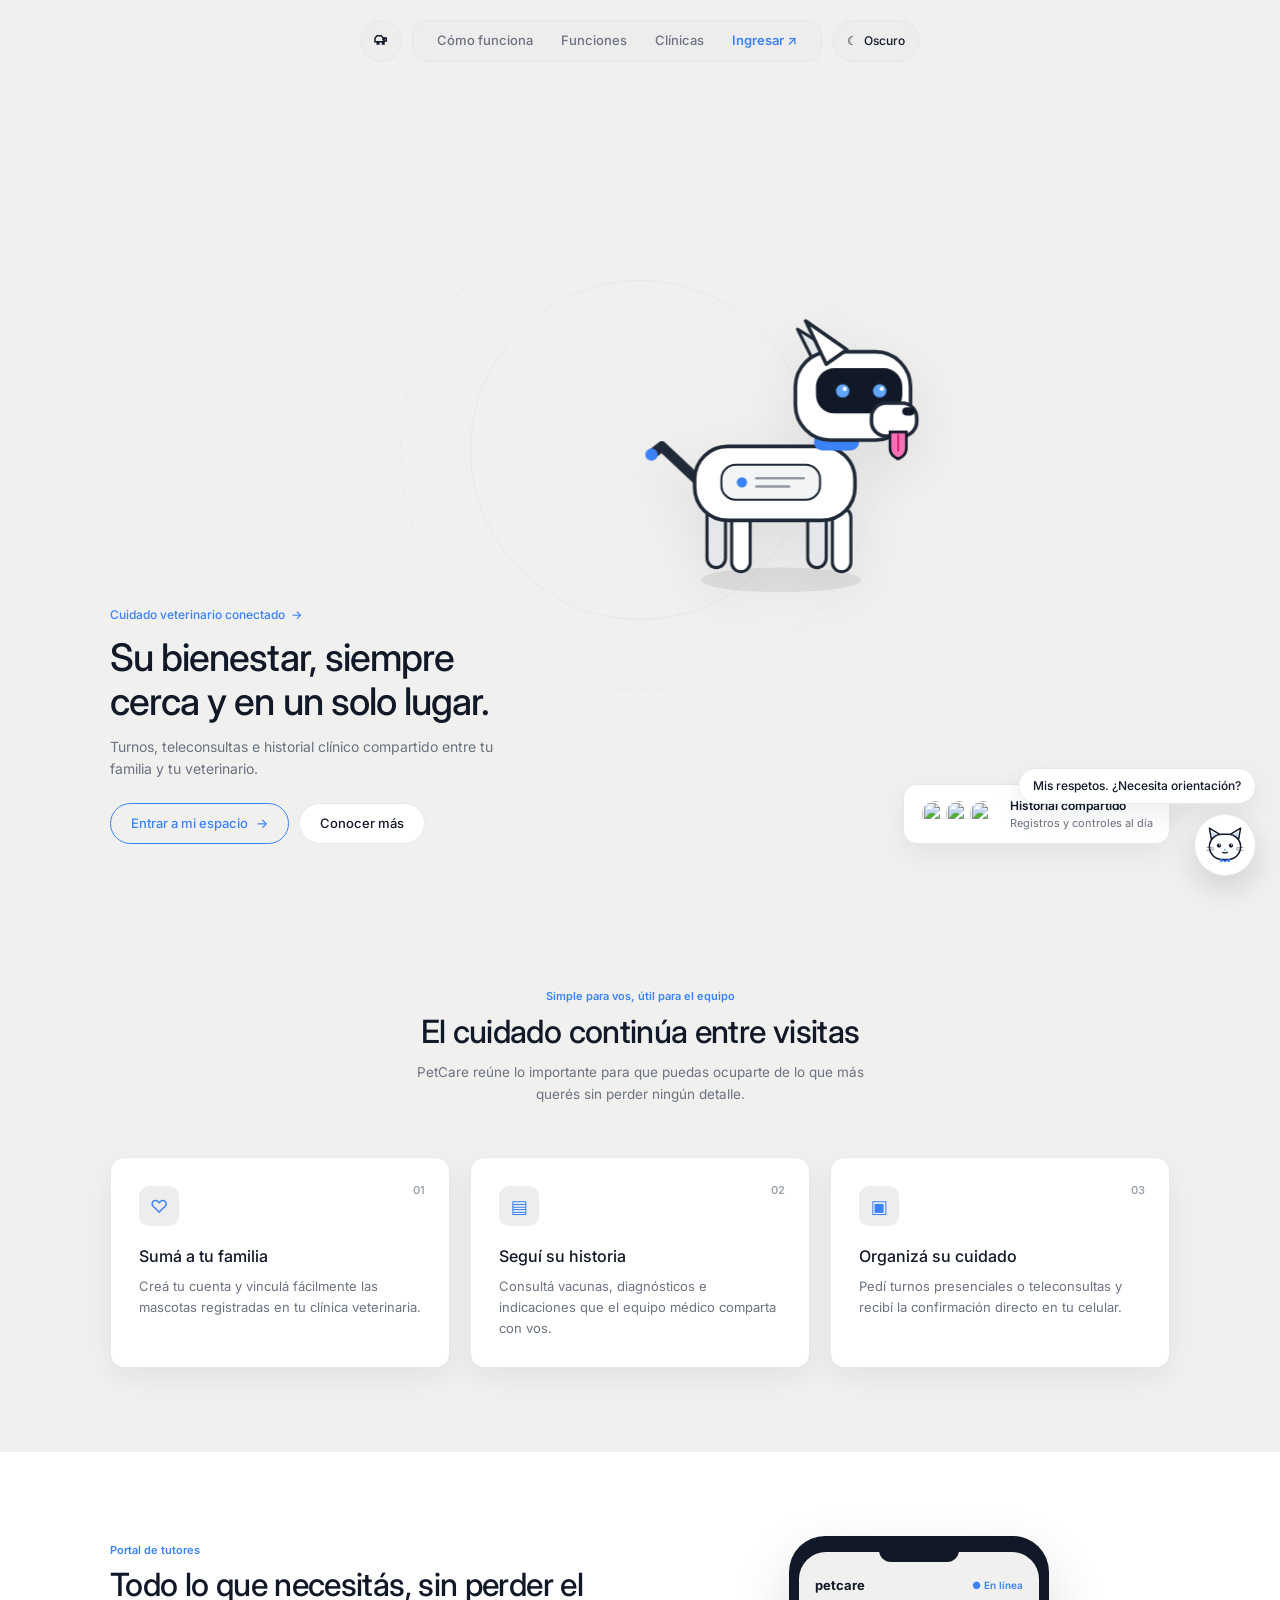
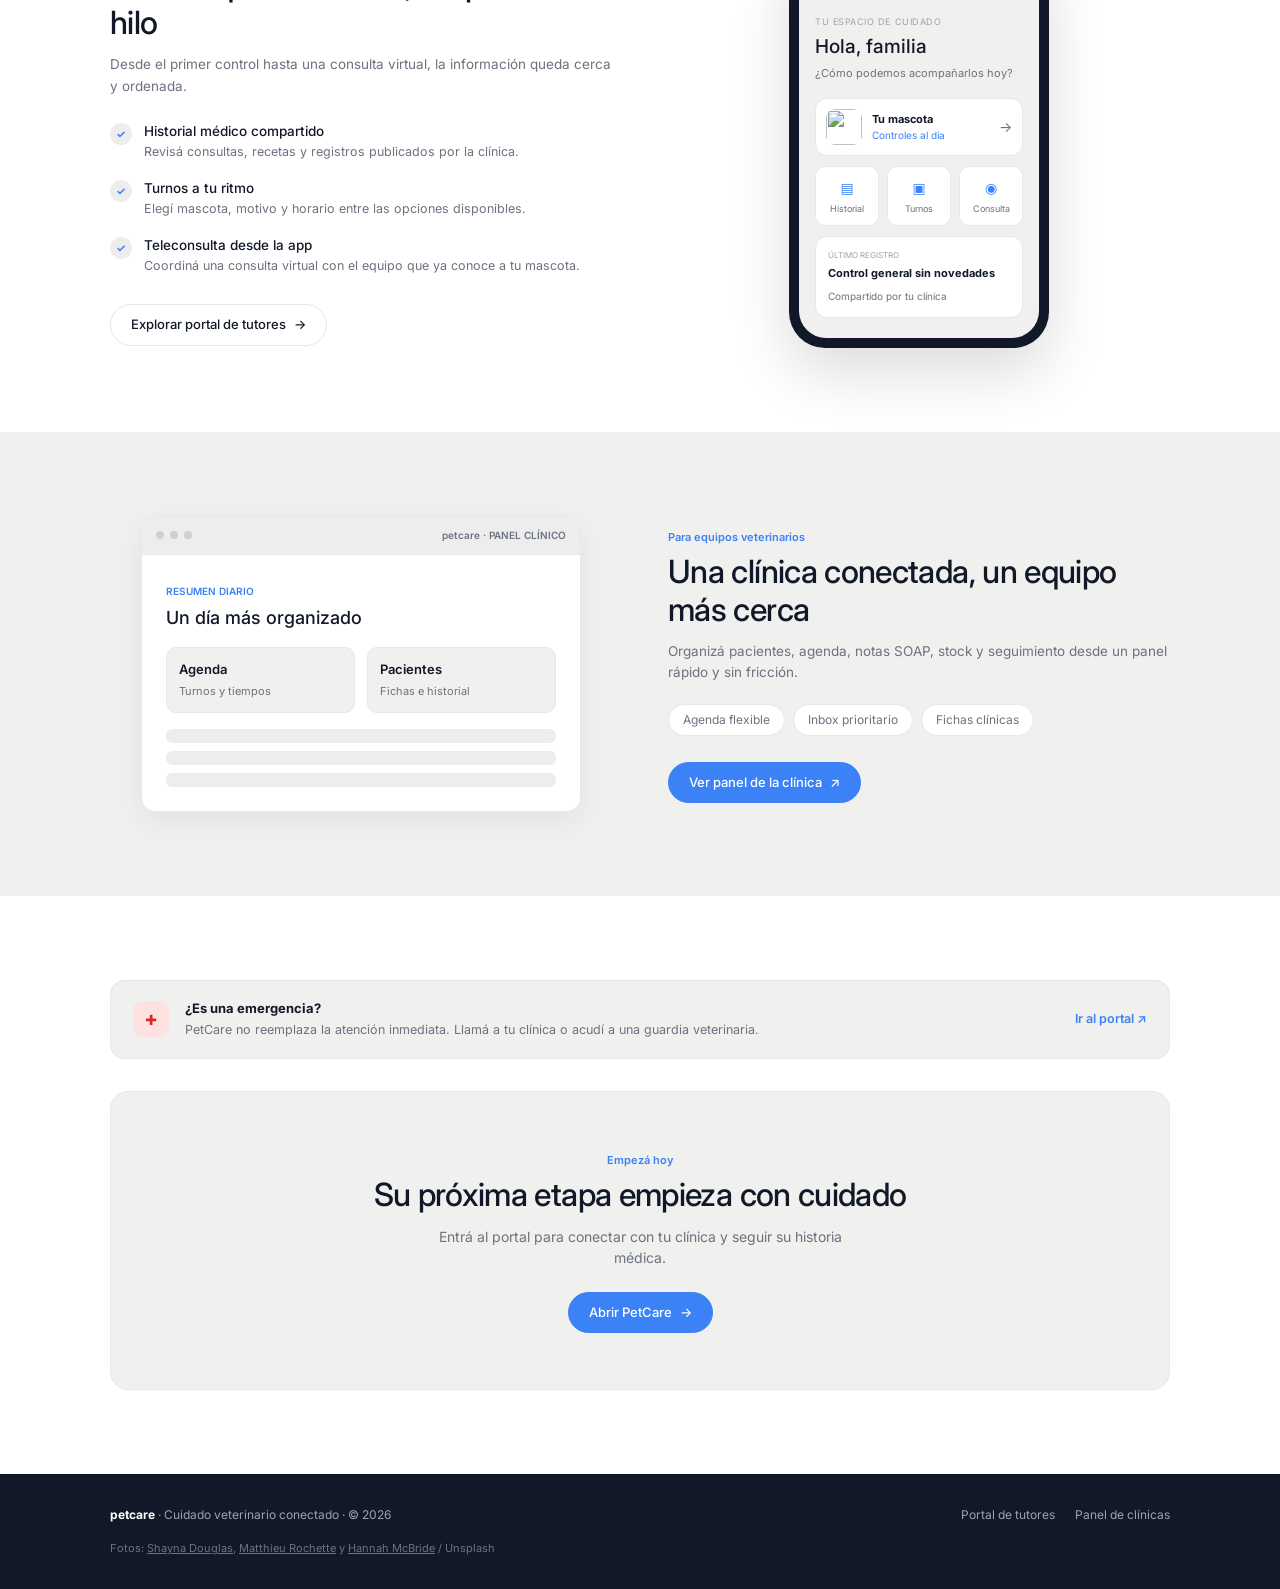
==== commit 4ba993f6: "Integrate PetCare landing and assistant redesign" ====
--- a/index.html
+++ b/index.html
@@ -2,35 +2,339 @@
 <html lang="es-AR">
 <head>
   <meta charset="utf-8">
-  <meta name="viewport" content="width=device-width,initial-scale=1">
-  <meta name="theme-color" content="#f6f8f3">
+  <meta name="viewport" content="width=device-width, initial-scale=1">
+  <meta name="theme-color" content="#f0f0ee">
   <meta name="description" content="PetCare conecta a clínicas veterinarias con las familias: turnos, teleconsultas e historial clínico de cada mascota.">
   <title>PetCare | Cuidarlos, más cerca</title>
   <link rel="icon" href="/icons/petcare.svg" type="image/svg+xml">
+  <link rel="preconnect" href="https://fonts.googleapis.com">
+  <link rel="preconnect" href="https://fonts.gstatic.com" crossorigin>
+  <link href="https://fonts.googleapis.com/css2?family=Inter:wght@400;500;600;700&display=swap" rel="stylesheet">
   <script src="/theme.js?v=4"></script>
-  <link rel="stylesheet" href="/landing.css?v=11">
+  <link rel="stylesheet" href="/landing.css?v=16">
+  <link rel="stylesheet" href="/ai-cat.css?v=1">
 </head>
 <body>
-  <header class="site-header">
-    <nav class="nav-wrap" aria-label="Navegación principal">
-      <a class="brand" href="#inicio" aria-label="PetCare, inicio"><span class="brand-icon">✿</span><span>petcare<small>CUIDADO QUE CONECTA</small></span></a>
-      <button class="theme-toggle" type="button" data-theme-toggle>☾ <span>Oscuro</span></button><button class="menu-toggle" id="menu-toggle" aria-label="Abrir menú" aria-expanded="false">☰</button>
-      <div class="nav-links" id="nav-links"><a href="#como-funciona">Cómo funciona</a><a href="#funciones">Funciones</a><a href="#clinicas">Para clínicas</a><a class="nav-login" href="/portal.html">Ingresar</a><a class="button button-dark nav-cta" href="/portal.html">Abrir mi app <span>↗</span></a></div>
-    </nav>
-  </header>
+
+  <!-- ================= HERO SECTION ================= -->
+  <div class="hero-stage" id="inicio">
+
+    <!-- Escenario del Perro Robot animado (60fps GPU) -->
+    <div class="robot-stage" aria-hidden="true">
+      <div class="robot-orbit orbit-inner"></div>
+      <div class="robot-orbit orbit-outer"></div>
+
+      <svg class="robo-dog" id="robo-dog" viewBox="0 0 360 320" fill="none" xmlns="http://www.w3.org/2000/svg">
+        <ellipse class="dog-shadow" cx="180" cy="286" rx="78" ry="12" fill="currentColor" opacity="0.08"/>
+
+        <g class="dog-body">
+          <!-- Cola articulada -->
+          <g class="dog-tail">
+            <path d="M98 188 L64 156 L54 164" stroke="var(--robot-stroke)" stroke-width="10" stroke-linecap="round" stroke-linejoin="round"/>
+            <circle cx="54" cy="164" r="6" fill="var(--accent)"/>
+          </g>
+
+          <!-- Patas traseras -->
+          <rect x="108" y="212" width="18" height="62" rx="9" fill="var(--robot-shade)" stroke="var(--robot-stroke)" stroke-width="3"/>
+          <rect x="132" y="216" width="18" height="62" rx="9" fill="var(--robot-body)" stroke="var(--robot-stroke)" stroke-width="3"/>
+
+          <!-- Patas delanteras -->
+          <rect x="206" y="212" width="18" height="62" rx="9" fill="var(--robot-shade)" stroke="var(--robot-stroke)" stroke-width="3"/>
+          <rect x="230" y="216" width="18" height="62" rx="9" fill="var(--robot-body)" stroke="var(--robot-stroke)" stroke-width="3"/>
+
+          <!-- Chasis / Torso -->
+          <rect x="96" y="156" width="156" height="72" rx="32" fill="var(--robot-body)" stroke="var(--robot-stroke)" stroke-width="3.5"/>
+          <rect x="122" y="174" width="96" height="34" rx="14" fill="var(--robot-panel)" stroke="var(--robot-stroke)" stroke-width="2"/>
+          <circle cx="142" cy="191" r="5" fill="var(--accent)"/>
+          <line x1="156" y1="187" x2="202" y2="187" stroke="var(--robot-stroke)" stroke-width="2.5" stroke-linecap="round" opacity="0.45"/>
+          <line x1="156" y1="195" x2="188" y2="195" stroke="var(--robot-stroke)" stroke-width="2.5" stroke-linecap="round" opacity="0.45"/>
+
+          <!-- Collar LED -->
+          <rect x="212" y="144" width="44" height="16" rx="8" fill="var(--accent)"/>
+
+          <!-- Cabeza articulada -->
+          <g class="dog-head">
+            <path d="M214 78 L196 42 L232 64 Z" fill="var(--robot-shade)" stroke="var(--robot-stroke)" stroke-width="3" stroke-linejoin="round"/>
+            <rect x="194" y="64" width="112" height="86" rx="34" fill="var(--robot-body)" stroke="var(--robot-stroke)" stroke-width="3.5"/>
+            <rect x="214" y="80" width="84" height="44" rx="18" fill="#111827"/>
+
+            <!-- Ojos LED con parpadeo y seguimiento -->
+            <g class="dog-eyes" id="dog-eyes">
+              <circle cx="240" cy="102" r="6.5" fill="#60a5fa"/>
+              <circle cx="276" cy="102" r="6.5" fill="#60a5fa"/>
+              <circle cx="242" cy="100" r="2" fill="#ffffff"/>
+              <circle cx="278" cy="100" r="2" fill="#ffffff"/>
+            </g>
+
+            <!-- Hocico -->
+            <rect x="268" y="114" width="44" height="32" rx="14" fill="var(--robot-body)" stroke="var(--robot-stroke)" stroke-width="3.5"/>
+            <rect x="298" y="118" width="12" height="8" rx="4" fill="#111827"/>
+
+            <!-- Lengua animada -->
+            <g class="dog-tongue-wrap">
+              <path class="dog-tongue" d="M286 142 H302 V158 C302 163.5 297.5 168 292 168 H296 C290.5 168 286 163.5 286 158 V142 Z" fill="#f472b6" stroke="#111827" stroke-width="2.5"/>
+              <line x1="294" y1="145" x2="294" y2="160" stroke="#db2777" stroke-width="2" stroke-linecap="round"/>
+            </g>
+
+            <!-- Oreja delantera -->
+            <path class="dog-ear" d="M224 76 L204 34 L244 62 Z" fill="var(--robot-body)" stroke="var(--robot-stroke)" stroke-width="3.5" stroke-linejoin="round"/>
+          </g>
+        </g>
+      </svg>
+    </div>
+
+    <div class="hero-foreground">
+      <!-- Navbar estilo cápsulas flotantes -->
+      <header class="floating-header">
+        <nav class="floating-nav" aria-label="Navegación principal">
+          <a class="nav-logo-pill" href="#inicio" aria-label="PetCare, inicio">
+            <svg width="18" height="18" viewBox="0 0 24 24" fill="none" stroke="currentColor" stroke-width="2" stroke-linecap="square" aria-hidden="true">
+              <path d="M4 13V8l3-3h5l3 3h4v4h-3v4h-2v-3H9v3H7v-3H4z"/>
+              <circle cx="15.5" cy="9.5" r="1" fill="currentColor"/>
+            </svg>
+          </a>
+
+          <div class="nav-links-pill" id="nav-links">
+            <a href="#como-funciona">Cómo funciona</a>
+            <a href="#funciones">Funciones</a>
+            <a href="#clinicas">Clínicas</a>
+            <a href="/portal.html" class="nav-accent">Ingresar ↗</a>
+          </div>
+
+          <button class="nav-action-pill" type="button" data-theme-toggle aria-label="Cambiar tema">
+            ☾ <span>Oscuro</span>
+          </button>
+
+          <button class="nav-action-pill menu-toggle" id="menu-toggle" type="button" aria-label="Abrir menú" aria-expanded="false">
+            ☰
+          </button>
+        </nav>
+      </header>
+
+      <!-- Hero Copy anclado abajo a la izquierda -->
+      <div class="hero-bottom section-wrap">
+        <div class="hero-copy">
+          <a href="/portal.html" class="hero-badge">
+            Cuidado veterinario conectado <span>→</span>
+          </a>
+          <h1>Su bienestar, siempre cerca y en un solo lugar.</h1>
+          <p class="hero-lead">Turnos, teleconsultas e historial clínico compartido entre tu familia y tu veterinario.</p>
+          <div class="hero-actions">
+            <a class="pill-btn pill-btn-primary" href="/portal.html">
+              Entrar a mi espacio <span>→</span>
+            </a>
+            <a class="pill-btn pill-btn-ghost" href="#como-funciona">
+              Conocer más
+            </a>
+          </div>
+        </div>
+
+        <div class="hero-status-card">
+          <div class="avatar-stack" aria-label="Perro, gato y conejo">
+            <img src="https://images.unsplash.com/photo-1633722714057-aaa9bf7f2383?auto=format&fit=crop&crop=faces&w=96&q=78" alt="" width="32" height="32" loading="lazy">
+            <img src="https://images.unsplash.com/photo-1650115800913-355d3429f0d1?auto=format&fit=crop&crop=faces&w=96&q=78" alt="" width="32" height="32" loading="lazy">
+            <img src="https://images.unsplash.com/photo-1689566594273-b7e87c43f90e?auto=format&fit=crop&crop=faces&w=96&q=78" alt="" width="32" height="32" loading="lazy">
+          </div>
+          <div>
+            <b>Historial compartido</b>
+            <small>Registros y controles al día</small>
+          </div>
+        </div>
+      </div>
+    </div>
+  </div>
+
   <main>
-    <section class="hero section-wrap" id="inicio">
-      <div class="hero-copy"><div class="eyebrow"><span class="eyebrow-dot"></span> UNA FORMA MÁS SIMPLE DE CUIDAR</div><h1>Su bienestar,<br><em>siempre cerca.</em></h1><p class="hero-lead">El espacio que acompaña a cada mascota y conecta a su familia con el equipo veterinario.</p><div class="hero-actions"><a class="button button-dark" href="/portal.html">Entrar a mi espacio <span>↗</span></a><a class="button button-light" href="#como-funciona">Conocer PetCare <span>↓</span></a></div><div class="hero-note"><span class="avatar-stack" aria-label="Perro, gato y conejo"><img src="https://images.unsplash.com/photo-1633722714057-aaa9bf7f2383?auto=format&amp;fit=crop&amp;crop=faces&amp;w=96&amp;q=78" alt="Perro" width="32" height="32" loading="lazy"><img src="https://images.unsplash.com/photo-1650115800913-355d3429f0d1?auto=format&amp;fit=crop&amp;crop=faces&amp;w=96&amp;q=78" alt="Gato" width="32" height="32" loading="lazy"><img src="https://images.unsplash.com/photo-1689566594273-b7e87c43f90e?auto=format&amp;fit=crop&amp;crop=faces&amp;w=96&amp;q=78" alt="Conejo" width="32" height="32" loading="lazy"></span><span>La historia de cuidado de cada mascota,<br><b>en un solo lugar.</b></span></div></div>
-      <div class="hero-art" aria-label="Ilustración de una familia y su mascota"><div class="art-sun"></div><div class="art-orbit orbit-one"></div><div class="art-orbit orbit-two"></div><div class="art-blob"><img class="art-pet-photo" src="https://images.unsplash.com/photo-1633722714057-aaa9bf7f2383?auto=format&amp;fit=crop&amp;crop=faces&amp;w=1000&amp;q=88" alt="Golden retriever sentado en el césped" width="600" height="680" fetchpriority="high"><span class="art-leaf leaf-one">✳</span><span class="art-leaf leaf-two">✿</span></div><div class="floating-card card-record"><span class="mini-icon">♡</span><span><b>Su historia, cuidada</b><small>Registros compartidos por la clínica</small></span></div><div class="floating-card card-appointment"><span class="calendar-icon">▦</span><span><small>PRÓXIMA VISITA</small><b>Todo listo para cuidarlo</b></span><span class="check">✓</span></div><span class="art-caption">Cada patita tiene su historia.</span></div>
+    <!-- ================= CÓMO FUNCIONA ================= -->
+    <section class="section-block bg-stone" id="como-funciona">
+      <div class="section-wrap">
+        <div class="section-head">
+          <span class="kicker">Simple para vos, útil para el equipo</span>
+          <h2>El cuidado continúa entre visitas</h2>
+          <p>PetCare reúne lo importante para que puedas ocuparte de lo que más querés sin perder ningún detalle.</p>
+        </div>
+
+        <div class="cards-grid">
+          <article class="clean-card">
+            <span class="card-step">01</span>
+            <div class="card-icon">♡</div>
+            <h3>Sumá a tu familia</h3>
+            <p>Creá tu cuenta y vinculá fácilmente las mascotas registradas en tu clínica veterinaria.</p>
+          </article>
+
+          <article class="clean-card">
+            <span class="card-step">02</span>
+            <div class="card-icon">▤</div>
+            <h3>Seguí su historia</h3>
+            <p>Consultá vacunas, diagnósticos e indicaciones que el equipo médico comparta con vos.</p>
+          </article>
+
+          <article class="clean-card">
+            <span class="card-step">03</span>
+            <div class="card-icon">▣</div>
+            <h3>Organizá su cuidado</h3>
+            <p>Pedí turnos presenciales o teleconsultas y recibí la confirmación directo en tu celular.</p>
+          </article>
+        </div>
+      </div>
     </section>
-    <section class="trust-strip" aria-label="Beneficios"><div><span>♡</span> Todo sobre tu mascota</div><div><span>◷</span> Turnos sin vueltas</div><div><span>◉</span> Acompañamiento virtual</div><div><span>✚</span> Cuidado conectado</div></section>
-    <section class="section-wrap how-section" id="como-funciona"><div class="section-heading"><div class="eyebrow">SIMPLE PARA VOS, ÚTIL PARA EL EQUIPO</div><h2>El cuidado continúa<br>entre visitas.</h2><p>PetCare reúne lo importante para que puedas ocuparte de lo que más querés.</p></div><div class="steps-grid"><article class="step-card"><span class="step-number">01</span><div class="step-icon mint">♡</div><h3>Sumá a tu familia</h3><p>Creá tu cuenta y vinculá las mascotas registradas en tu clínica.</p></article><article class="step-card"><span class="step-number">02</span><div class="step-icon peach">▤</div><h3>Seguí su historia</h3><p>Consultá los registros y controles que el equipo comparta con vos.</p></article><article class="step-card"><span class="step-number">03</span><div class="step-icon lilac">▣</div><h3>Organizá su cuidado</h3><p>Pedí turnos o teleconsultas y recibí la confirmación de la clínica.</p></article></div></section>
-    <section class="feature-section" id="funciones"><div class="section-wrap feature-layout"><div class="feature-copy"><div class="eyebrow">UN LUGAR PARA CADA MOMENTO</div><h2>Todo lo que necesitás,<br><em>sin perder el hilo.</em></h2><p>Desde el primer control hasta una consulta virtual, la información queda cerca y ordenada para vos y tu veterinario.</p><ul class="feature-list"><li><span>✓</span><div><b>Historial médico compartido</b><small>Revisá consultas, indicaciones y registros publicados por la clínica.</small></div></li><li><span>✓</span><div><b>Turnos a tu ritmo</b><small>Elegí mascota, motivo y horario entre las opciones disponibles.</small></div></li><li><span>✓</span><div><b>Teleconsulta solicitada desde la app</b><small>Coordiná una consulta virtual con el equipo que ya conoce a tu mascota.</small></div></li></ul><a class="text-link" href="/portal.html">Conocer el portal de tutores <span>→</span></a></div><div class="phone-scene"><div class="scene-orbit"></div><div class="phone"><div class="phone-notch"></div><div class="phone-screen"><div class="app-top"><span class="brand-icon">✿</span><b>petcare</b><span class="app-bell">♧</span></div><small class="phone-kicker">TU ESPACIO DE CUIDADO</small><h3>Hola, familia ✨</h3><p>¿Cómo podemos acompañarlos hoy?</p><div class="phone-pet"><img src="https://images.unsplash.com/photo-1650115800913-355d3429f0d1?auto=format&amp;fit=crop&amp;crop=faces&amp;w=120&amp;q=78" alt="" width="40" height="40" loading="lazy"><div><b>Tu mascota</b><small>Todo al día</small></div><span>→</span></div><div class="phone-shortcuts"><div>▤<small>Historial</small></div><div>▣<small>Turnos</small></div><div>◉<small>Consulta</small></div></div><div class="phone-record"><span>ÚLTIMO REGISTRO</span><b>Un control más, un mimo más.</b><small>Compartido por tu clínica</small></div><div class="phone-tabbar"><span>⌂<small>Inicio</small></span><span>♡<small>Mascotas</small></span><span>▤<small>Historial</small></span><span>▣<small>Turnos</small></span></div></div></div><div class="scene-sticker sticker-one">Hecho para<br>acompañar ♡</div><div class="scene-sticker sticker-two">Siempre a mano<br><b>en tu celular</b></div></div></div></section>
-    <section class="clinic-section section-wrap" id="clinicas"><div class="clinic-panel-art"><div class="panel-window"><div class="panel-bar"><span></span><span></span><span></span><b>petcare <small>CLÍNICA</small></b></div><div class="panel-body"><div class="panel-sidebar"><i>▦</i><i>♡</i><i>▣</i><i>◌</i><i>▤</i></div><div class="panel-main"><small>RESUMEN DE LA CLÍNICA</small><h3>Un día más organizado.</h3><div class="panel-metrics"><span><b>Agenda</b><i></i><small>Turnos y tiempos</small></span><span><b>Pacientes</b><i></i><small>Fichas e historial</small></span></div><div class="panel-rows"><i></i><i></i><i></i></div></div></div></div><div class="panel-paw" aria-hidden="true"><svg viewBox="0 0 64 64" focusable="false"><ellipse cx="32" cy="43" rx="15" ry="12"/><ellipse cx="13" cy="29" rx="6.5" ry="8" transform="rotate(-24 13 29)"/><ellipse cx="25" cy="17" rx="6.5" ry="8" transform="rotate(-8 25 17)"/><ellipse cx="40" cy="17" rx="6.5" ry="8" transform="rotate(8 40 17)"/><ellipse cx="52" cy="29" rx="6.5" ry="8" transform="rotate(24 52 29)"/></svg></div></div><div class="clinic-copy"><div class="eyebrow">TAMBIÉN PARA QUIENES CUIDAN</div><h2>Una clínica conectada,<br><em>un equipo más cerca.</em></h2><p>Organizá pacientes, agenda, consultas y seguimiento desde un panel pensado para acompañar el trabajo diario.</p><div class="clinic-pills"><span>Agenda flexible</span><span>Inbox prioritario</span><span>Fichas clínicas</span></div><a class="button button-dark" href="/clinic.html">Ver panel de la clínica <span>↗</span></a></div></section>
-    <section class="emergency-banner"><div class="emergency-mark">✚</div><div><b>¿Es una emergencia?</b><p>PetCare no reemplaza la atención inmediata. Llamá a tu clínica o acudí a una guardia veterinaria; no esperes una respuesta por la app.</p></div><a href="/portal.html">Ir al portal <span>↗</span></a></section>
-    <section class="final-cta section-wrap"><div><div class="eyebrow">CUIDARLOS, MÁS CERCA</div><h2>Su próxima etapa<br>empieza con cuidado.</h2><p>Entrá al portal para conectar con tu clínica y seguir su historia.</p><a class="button button-cream" href="/portal.html">Abrir PetCare <span>↗</span></a></div><span class="final-flower">✿</span></section>
+
+    <!-- ================= FUNCIONES + APP PREVIEW ================= -->
+    <section class="section-block bg-pure" id="funciones">
+      <div class="section-wrap split-layout">
+        <div class="split-copy">
+          <span class="kicker">Portal de tutores</span>
+          <h2>Todo lo que necesitás, sin perder el hilo</h2>
+          <p>Desde el primer control hasta una consulta virtual, la información queda cerca y ordenada.</p>
+
+          <ul class="clean-list">
+            <li>
+              <span class="list-dot">✓</span>
+              <div>
+                <b>Historial médico compartido</b>
+                <small>Revisá consultas, recetas y registros publicados por la clínica.</small>
+              </div>
+            </li>
+            <li>
+              <span class="list-dot">✓</span>
+              <div>
+                <b>Turnos a tu ritmo</b>
+                <small>Elegí mascota, motivo y horario entre las opciones disponibles.</small>
+              </div>
+            </li>
+            <li>
+              <span class="list-dot">✓</span>
+              <div>
+                <b>Teleconsulta desde la app</b>
+                <small>Coordiná una consulta virtual con el equipo que ya conoce a tu mascota.</small>
+              </div>
+            </li>
+          </ul>
+
+          <a class="pill-btn pill-btn-outline" href="/portal.html">
+            Explorar portal de tutores <span>→</span>
+          </a>
+        </div>
+
+        <div class="mockup-stage">
+          <div class="minimal-phone">
+            <div class="phone-notch"></div>
+            <div class="phone-screen">
+              <div class="phone-header">
+                <b>petcare</b>
+                <span>● En línea</span>
+              </div>
+              <small class="phone-kicker">TU ESPACIO DE CUIDADO</small>
+              <h3>Hola, familia</h3>
+              <p>¿Cómo podemos acompañarlos hoy?</p>
+
+              <div class="phone-pet-card">
+                <img src="https://images.unsplash.com/photo-1650115800913-355d3429f0d1?auto=format&fit=crop&crop=faces&w=120&q=78" alt="" width="40" height="40" loading="lazy">
+                <div>
+                  <b>Tu mascota</b>
+                  <small>Controles al día</small>
+                </div>
+                <span>→</span>
+              </div>
+
+              <div class="phone-grid">
+                <div><span>▤</span><small>Historial</small></div>
+                <div><span>▣</span><small>Turnos</small></div>
+                <div><span>◉</span><small>Consulta</small></div>
+              </div>
+
+              <div class="phone-note">
+                <small>ÚLTIMO REGISTRO</small>
+                <b>Control general sin novedades</b>
+                <span>Compartido por tu clínica</span>
+              </div>
+            </div>
+          </div>
+        </div>
+      </div>
+    </section>
+
+    <!-- ================= PARA CLÍNICAS ================= -->
+    <section class="section-block bg-stone" id="clinicas">
+      <div class="section-wrap split-layout reverse-mobile">
+        <div class="mockup-stage">
+          <div class="minimal-window">
+            <div class="window-bar">
+              <span></span><span></span><span></span>
+              <small>petcare · PANEL CLÍNICO</small>
+            </div>
+            <div class="window-body">
+              <div class="window-head">
+                <small>RESUMEN DIARIO</small>
+                <h3>Un día más organizado</h3>
+              </div>
+              <div class="window-stats">
+                <div><b>Agenda</b><small>Turnos y tiempos</small></div>
+                <div><b>Pacientes</b><small>Fichas e historial</small></div>
+              </div>
+              <div class="window-bars">
+                <span></span><span></span><span></span>
+              </div>
+            </div>
+          </div>
+        </div>
+
+        <div class="split-copy">
+          <span class="kicker">Para equipos veterinarios</span>
+          <h2>Una clínica conectada, un equipo más cerca</h2>
+          <p>Organizá pacientes, agenda, notas SOAP, stock y seguimiento desde un panel rápido y sin fricción.</p>
+          <div class="tag-row">
+            <span>Agenda flexible</span>
+            <span>Inbox prioritario</span>
+            <span>Fichas clínicas</span>
+          </div>
+          <a class="pill-btn pill-btn-solid" href="/clinic.html">
+            Ver panel de la clínica <span>↗</span>
+          </a>
+        </div>
+      </div>
+    </section>
+
+    <!-- ================= EMERGENCIAS + CTA FINAL ================= -->
+    <section class="section-block bg-pure">
+      <div class="section-wrap">
+        <div class="notice-banner">
+          <div class="notice-icon">✚</div>
+          <div>
+            <b>¿Es una emergencia?</b>
+            <p>PetCare no reemplaza la atención inmediata. Llamá a tu clínica o acudí a una guardia veterinaria.</p>
+          </div>
+          <a href="/portal.html">Ir al portal <span>↗</span></a>
+        </div>
+
+        <div class="cta-box">
+          <span class="kicker">Empezá hoy</span>
+          <h2>Su próxima etapa empieza con cuidado</h2>
+          <p>Entrá al portal para conectar con tu clínica y seguir su historia médica.</p>
+          <a class="pill-btn pill-btn-solid" href="/portal.html">Abrir PetCare <span>→</span></a>
+        </div>
+      </div>
+    </section>
   </main>
-  <footer class="site-footer"><a class="brand" href="#inicio"><span class="brand-icon">✿</span><span>petcare<small>CUIDADO QUE CONECTA</small></span></a><span>Una herramienta para acompañar el cuidado veterinario.</span><div><a href="/portal.html">Portal de tutores</a><a href="/clinic.html">Panel de clínicas</a></div><small>© 2026 PetCare · Demo funcional</small><small class="photo-credit">Fotos: <a href="https://unsplash.com/photos/a-close-up-of-a-dog-sitting-in-the-grass-mUPR-sjtvn4">Shayna Douglas</a>, <a href="https://unsplash.com/photos/a-close-up-of-a-cat-with-green-eyes-1HGIv2V9Nqg">Matthieu Rochette</a> y <a href="https://unsplash.com/photos/a-rabbit-peeking-from-tall-green-grass-_VJYaFx3Vik">Hannah McBride</a> / Unsplash</small></footer>
-  <script src="/landing.js" defer></script>
+
+  <footer class="minimal-footer">
+    <div class="section-wrap footer-inner">
+      <div>
+        <b>petcare</b> · Cuidado veterinario conectado · © 2026
+      </div>
+      <div class="footer-links">
+        <a href="/portal.html">Portal de tutores</a>
+        <a href="/clinic.html">Panel de clínicas</a>
+      </div>
+      <small class="photo-credit">
+        Fotos: <a href="https://unsplash.com/photos/a-close-up-of-a-dog-sitting-in-the-grass-mUPR-sjtvn4" target="_blank" rel="noopener noreferrer">Shayna Douglas</a>,
+        <a href="https://unsplash.com/photos/a-close-up-of-a-cat-with-green-eyes-1HGIv2V9Nqg" target="_blank" rel="noopener noreferrer">Matthieu Rochette</a> y
+        <a href="https://unsplash.com/photos/a-rabbit-peeking-from-tall-green-grass-_VJYaFx3Vik" target="_blank" rel="noopener noreferrer">Hannah McBride</a> / Unsplash
+      </small>
+    </div>
+  </footer>
+
+  <script src="/landing.js?v=16" defer></script>
+  <script src="/ai-cat.js?v=1" defer></script>
 </body>
 </html>
--- a/landing.css
+++ b/landing.css
@@ -1,93 +1,525 @@
-:root{--ink:#26372f;--muted:#718077;--green:#356d53;--dark:#244a39;--paper:#f6f8f3;--line:#e5ebe2;--mint:#e5efe4;--serif:Georgia,'Times New Roman',serif}*{box-sizing:border-box}html{scroll-behavior:smooth}body{margin:0;background:#fff;color:var(--ink);font-family:'DM Sans','Segoe UI',sans-serif;font-size:15px}a{color:inherit;text-decoration:none}.section-wrap,.nav-wrap{width:min(1160px,calc(100% - 56px));margin:0 auto}.site-header{height:78px;background:#f8faf6;border-bottom:1px solid #ebefe8;position:sticky;top:0;z-index:10}.nav-wrap{height:100%;display:flex;align-items:center;justify-content:space-between}.brand{display:inline-flex;align-items:center;gap:10px;font:800 21px Manrope,sans-serif;letter-spacing:-1px}.brand-icon{width:38px;height:38px;border-radius:13px;background:#e5efe3;color:#39704f;display:grid;place-items:center;font-size:25px;letter-spacing:0}.brand small{display:block;color:#90a094;font:700 8px 'DM Sans',sans-serif;letter-spacing:1.45px;margin-top:3px}.nav-links{display:flex;align-items:center;gap:30px;font-size:12px;color:#67766b;font-weight:600}.nav-links a:not(.button):hover,.site-footer a:hover{color:var(--green)}.nav-login{margin-left:10px}.button{min-height:47px;display:inline-flex;align-items:center;justify-content:center;gap:18px;padding:0 21px;border-radius:9px;font-size:12px;font-weight:700;transition:transform .18s,background .18s;white-space:nowrap}.button:hover{transform:translateY(-2px)}.button-dark{background:var(--green);color:white;box-shadow:0 8px 22px #285a4030}.button-dark:hover{background:#285d44}.button-light{background:#fff;border:1px solid #e3eae1;color:#53675a}.button-cream{background:#eff5e9;color:#31583e}.nav-cta{min-height:41px;padding:0 15px;gap:13px}.menu-toggle{display:none}.hero{min-height:610px;display:grid;grid-template-columns:1.03fr .97fr;align-items:center;padding-top:48px;padding-bottom:57px}.hero-copy{position:relative;z-index:2}.eyebrow{color:#73907a;font-size:9px;font-weight:800;letter-spacing:1.8px}.eyebrow-dot{width:7px;height:7px;background:#8fb38f;display:inline-block;border-radius:50%;margin:0 7px 1px 0}.hero h1,.section-heading h2,.feature-copy h2,.clinic-copy h2,.final-cta h2{font:600 clamp(52px,6vw,79px)/.99 Manrope,sans-serif;letter-spacing:-5px;margin:22px 0 18px;color:#283b30}.hero h1 em,.feature-copy h2 em,.clinic-copy h2 em{font:italic 500 1em/1.02 var(--serif);letter-spacing:-4px;color:#66866d}.hero-lead{max-width:430px;color:#78857c;font-size:15px;line-height:1.7}.hero-actions{display:flex;gap:11px;margin-top:28px}.hero-note{display:flex;gap:11px;align-items:center;margin-top:35px;color:#829087;font-size:10px;line-height:1.45}.hero-note b{color:#4b5e51}.avatar-stack{display:flex;padding-left:4px}.avatar-stack i{font-style:normal;width:31px;height:31px;background:#eef4eb;border:2px solid white;display:grid;place-items:center;border-radius:50%;margin-left:-5px;font-size:15px}.hero-art{height:470px;position:relative;display:grid;place-items:center}.art-sun{position:absolute;width:365px;height:365px;background:#f1f5e9;border-radius:48% 52% 55% 45%;right:63px;top:53px;transform:rotate(-13deg)}.art-orbit{position:absolute;border:1px solid #d7e3d4;border-radius:50%}.orbit-one{width:405px;height:405px;right:43px;top:34px}.orbit-two{width:470px;height:470px;right:10px;top:1px;border-style:dashed;opacity:.7}.art-blob{width:300px;height:338px;position:absolute;right:95px;top:72px;border-radius:47% 53% 45% 55%;background:linear-gradient(145deg,#d7e7d6,#bed4c0);display:grid;place-items:center;box-shadow:inset -18px -16px 40px #91b29723;transform:rotate(5deg)}.art-pet{font-size:172px;filter:drop-shadow(0 12px 7px #37553a1d);transform:translateY(-3px)}.art-leaf{position:absolute;color:#6c9870}.leaf-one{font-size:37px;top:32px;left:24px}.leaf-two{font-size:31px;bottom:38px;right:23px}.floating-card{position:absolute;background:#fff;border:1px solid #eff2ec;border-radius:12px;box-shadow:0 14px 35px #293c2b15;display:flex;align-items:center;gap:10px;padding:13px 15px}.floating-card b,.floating-card small{display:block}.floating-card b{font-size:10px}.floating-card small{font-size:8px;color:#89958c;margin-top:4px}.card-record{top:80px;right:-5px}.mini-icon,.calendar-icon{width:28px;height:28px;border-radius:9px;background:#edf4eb;color:#55805e;display:grid;place-items:center}.card-appointment{bottom:42px;left:4px}.card-appointment>span:nth-child(2) small{letter-spacing:1px;color:#9aa49b;font-size:7px}.check{width:21px;height:21px;border-radius:50%;background:#e9f4e7;color:#4d8454;display:grid;place-items:center;font-size:11px}.art-caption{position:absolute;right:31px;bottom:11px;color:#91a095;font:italic 13px var(--serif)}.trust-strip{min-height:86px;background:#f7f9f5;border-top:1px solid #edf0e9;border-bottom:1px solid #edf0e9;display:flex;align-items:center;justify-content:center;gap:clamp(25px,6vw,92px);color:#69796d;font-size:11px;font-weight:600}.trust-strip div{display:flex;align-items:center;gap:9px}.trust-strip span{color:#598165;font-size:17px}.how-section{padding-top:108px;padding-bottom:117px}.section-heading{text-align:center}.section-heading h2,.feature-copy h2,.clinic-copy h2{font-size:49px;letter-spacing:-2.7px;line-height:1.05;margin:16px 0 13px}.section-heading p,.feature-copy>p,.clinic-copy>p{color:#819087;font-size:13px;line-height:1.7}.steps-grid{display:grid;grid-template-columns:repeat(3,1fr);gap:18px;margin-top:52px}.step-card{background:#fff;border:1px solid #e8eee6;border-radius:14px;padding:26px;min-height:218px;position:relative;box-shadow:0 10px 30px #27382c06}.step-number{position:absolute;right:23px;top:24px;color:#b1beb2;font-size:10px;font-weight:700;letter-spacing:1px}.step-icon{width:45px;height:45px;border-radius:14px;display:grid;place-items:center;font-size:20px}.step-icon.mint{background:#edf4eb;color:#4f7d58}.step-icon.peach{background:#fff1e9;color:#c48160}.step-icon.lilac{background:#f0edf7;color:#7d6c9c}.step-card h3{font:700 15px Manrope,sans-serif;margin:21px 0 7px}.step-card p{font-size:11px;color:#869289;line-height:1.65;margin:0;max-width:270px}.feature-section{background:#f7f9f5;overflow:hidden}.feature-layout{min-height:660px;display:grid;grid-template-columns:1fr 1fr;align-items:center;gap:50px;padding-top:70px;padding-bottom:70px}.feature-copy h2{margin-top:18px}.feature-copy>p{max-width:410px}.feature-list{padding:0;list-style:none;display:grid;gap:19px;margin:26px 0}.feature-list li{display:flex;gap:12px;align-items:flex-start}.feature-list li>span{width:21px;height:21px;border-radius:50%;background:#e7f1e3;color:#53805b;display:grid;place-items:center;font-size:11px;flex:0 0 21px}.feature-list b,.feature-list small{display:block}.feature-list b{font-size:11px}.feature-list small{font-size:9px;color:#8b968d;line-height:1.55;margin-top:4px}.text-link{color:#3c704f;font-size:11px;font-weight:700}.text-link span{margin-left:7px}.phone-scene{height:565px;position:relative;display:grid;place-items:center}.scene-orbit{position:absolute;width:460px;height:460px;border:1px solid #e3eadf;border-radius:50%;box-shadow:0 0 0 30px #eff3eb,0 0 0 31px #e3eadf,0 0 0 62px #f3f6f0,0 0 0 63px #e9eee6}.phone{width:253px;height:500px;background:#1d2b22;padding:9px;border-radius:36px;position:relative;z-index:1;box-shadow:0 30px 70px #213c2a35;transform:rotate(3deg)}.phone-notch{position:absolute;z-index:4;top:10px;left:50%;transform:translateX(-50%);width:82px;height:17px;border-radius:0 0 12px 12px;background:#1d2b22}.phone-screen{height:100%;background:#fafbf8;border-radius:28px;overflow:hidden;padding:27px 14px 10px;position:relative}.app-top{display:flex;align-items:center;gap:7px;font:800 14px Manrope,sans-serif}.app-top .brand-icon{width:25px;height:25px;border-radius:9px;font-size:17px}.app-bell{margin-left:auto;color:#718476;font-size:16px}.phone-kicker{display:block;color:#90a094;font-size:7px;letter-spacing:1.2px;margin-top:32px}.phone-screen h3{font:700 20px Manrope,sans-serif;margin:6px 0}.phone-screen>p{font-size:8px;color:#87938a;margin:0}.phone-pet{display:flex;gap:10px;align-items:center;background:white;border:1px solid #ebefe9;border-radius:11px;padding:10px;margin-top:20px}.phone-pet>span:first-child{width:37px;height:37px;border-radius:11px;background:#edf3ea;display:grid;place-items:center;font-size:21px}.phone-pet b,.phone-pet small{display:block}.phone-pet b{font-size:9px}.phone-pet small{font-size:7px;color:#79927e;margin-top:4px}.phone-pet>span:last-child{margin-left:auto;color:#6d8671}.phone-shortcuts{display:grid;grid-template-columns:repeat(3,1fr);gap:7px;margin-top:11px}.phone-shortcuts>div{height:58px;background:#fff;border:1px solid #edf0eb;border-radius:10px;display:grid;place-items:center;align-content:center;color:#588166;font-size:14px}.phone-shortcuts small{display:block;font-size:7px;color:#718077;margin-top:5px}.phone-record{background:#edf4e9;border-radius:11px;padding:12px;margin-top:12px}.phone-record span,.phone-record b,.phone-record small{display:block}.phone-record span{font-size:6px;letter-spacing:1px;color:#829284}.phone-record b{font-size:8px;margin-top:8px}.phone-record small{font-size:7px;color:#819083;margin-top:4px}.phone-tabbar{position:absolute;bottom:8px;left:10px;right:10px;background:#fff;border-top:1px solid #edf0eb;display:flex;justify-content:space-around;padding:9px 0 3px;color:#6a8a70;text-align:center}.phone-tabbar span{font-size:13px}.phone-tabbar small{display:block;font-size:6px;color:#7e8981;margin-top:3px}.scene-sticker{position:absolute;z-index:2;background:#fff;border:1px solid #ebefe8;border-radius:11px;padding:12px 14px;color:#5b7562;font-size:9px;line-height:1.5;box-shadow:0 12px 30px #24392c13}.sticker-one{top:108px;left:2px;transform:rotate(-6deg)}.sticker-two{right:-2px;bottom:100px;transform:rotate(5deg)}.sticker-two b{color:#3b6647}.clinic-section{min-height:565px;display:grid;grid-template-columns:1fr 1fr;gap:80px;align-items:center;padding-top:85px;padding-bottom:85px}.clinic-copy h2{margin-top:17px}.clinic-pills{display:flex;gap:7px;flex-wrap:wrap;margin:22px 0 25px}.clinic-pills span{background:#f2f6ef;border:1px solid #e9eee5;border-radius:30px;padding:8px 11px;font-size:8px;color:#66806c;font-weight:600}.clinic-copy .button{min-height:44px}.clinic-panel-art{position:relative;padding:26px 0}.panel-window{width:100%;max-width:480px;background:#fff;border:1px solid #e7ece5;border-radius:14px;overflow:hidden;box-shadow:0 25px 65px #273c2a15;transform:rotate(-2deg)}.panel-bar{height:41px;background:#f9faf7;border-bottom:1px solid #edf0eb;display:flex;align-items:center;gap:5px;padding:0 13px}.panel-bar>span{width:6px;height:6px;border-radius:50%;background:#dce4d8}.panel-bar b{margin-left:auto;font:800 10px Manrope,sans-serif}.panel-bar b small{color:#94a093;letter-spacing:1px;font-size:6px;margin-left:4px}.panel-body{display:grid;grid-template-columns:40px 1fr;min-height:230px}.panel-sidebar{background:#f7f9f5;border-right:1px solid #edf0e9;display:grid;align-content:start;justify-items:center;gap:14px;padding:15px 0;color:#6d8a70;font-size:12px}.panel-main{padding:20px}.panel-main>small{color:#92a093;font-size:6px;letter-spacing:1px}.panel-main h3{font:700 17px Manrope,sans-serif;margin:9px 0 14px}.panel-metrics{display:grid;grid-template-columns:1fr 1fr;gap:9px}.panel-metrics>span{position:relative;border:1px solid #edf0eb;border-radius:8px;padding:11px}.panel-metrics b,.panel-metrics small{display:block}.panel-metrics b{font-size:8px}.panel-metrics small{font-size:6px;color:#94a093;margin-top:11px}.panel-metrics i{position:absolute;width:17px;height:17px;right:8px;top:8px;border-radius:6px;background:#eef4eb}.panel-rows{display:grid;gap:8px;margin-top:14px}.panel-rows i{height:21px;border-radius:6px;background:linear-gradient(90deg,#f0f4ee 20%,#f7f9f5 20%)}.panel-paw{position:absolute;right:-6px;bottom:-6px;width:75px;height:75px;background:#eaf1e7;border:7px solid white;border-radius:50%;display:grid;place-items:center;font-size:32px;transform:rotate(12deg)}.emergency-banner{width:min(1040px,calc(100% - 56px));margin:10px auto 85px;padding:19px 22px;background:#fff8f1;border:1px solid #f2e5d6;border-radius:12px;display:flex;align-items:center;gap:14px}.emergency-mark{width:34px;height:34px;border-radius:11px;background:#fae9dc;color:#b5674d;display:grid;place-items:center;flex:0 0 34px}.emergency-banner b{font-size:10px;color:#805941}.emergency-banner p{font-size:9px;color:#987f6e;margin:4px 0 0;line-height:1.5}.emergency-banner>a{margin-left:auto;font-size:9px;color:#97694c;font-weight:700;white-space:nowrap}.final-cta{min-height:315px;border-radius:18px;background:linear-gradient(115deg,#356d53,#4a7c5b);color:white;margin-bottom:66px;padding:48px 7%;position:relative;overflow:hidden}.final-cta .eyebrow{color:#d2e2d1}.final-cta h2{color:white;font-size:43px;letter-spacing:-2px;margin:13px 0 8px}.final-cta p{font-size:11px;color:#dfebdd}.final-cta .button{margin-top:14px}.final-flower{position:absolute;right:9%;top:10px;font-size:220px;color:#ffffff13}.site-footer{min-height:120px;border-top:1px solid #edf0e9;padding:25px max(28px,calc((100% - 1160px)/2));display:flex;align-items:center;gap:26px}.site-footer .brand{font-size:17px}.site-footer .brand-icon{width:32px;height:32px;font-size:21px}.site-footer>span{font-size:8px;color:#8a958d}.site-footer>div{display:flex;gap:15px;margin-left:auto;font-size:8px;color:#6e7c71}.site-footer>small{font-size:8px;color:#9aa39b}.menu-toggle{border:0;background:none;color:#3a6447;font-size:21px}
-@media(max-width:850px){.nav-links{gap:17px}.hero{min-height:560px}.hero h1{font-size:62px}.art-blob{right:43px}.art-sun{right:8px}.orbit-one{right:-12px}.orbit-two{right:-45px}.card-record{right:-20px}.feature-layout{gap:20px}.clinic-section{gap:40px}.site-footer{flex-wrap:wrap}.site-footer>div{margin-left:0}}
-@media(max-width:650px){.section-wrap,.nav-wrap{width:calc(100% - 36px)}.site-header{height:66px}.menu-toggle{display:block}.nav-links{display:none;position:absolute;left:0;right:0;top:65px;padding:18px;background:#fff;border-bottom:1px solid var(--line);box-shadow:0 14px 24px #22372b12;align-items:stretch;gap:0;flex-direction:column}.nav-links.open{display:flex}.nav-links>a{padding:13px 7px}.nav-links .button{margin-top:5px}.nav-login{margin:0}.hero{grid-template-columns:1fr;padding-top:58px;padding-bottom:35px;min-height:0}.hero h1{font-size:57px;letter-spacing:-3.7px;margin-top:18px}.hero h1 em{letter-spacing:-3px}.hero-lead{font-size:13px;max-width:340px}.hero-actions{gap:8px}.hero-actions .button{padding:0 13px;gap:9px;font-size:10px}.hero-art{height:340px;margin-top:14px;overflow:hidden}.art-sun{width:250px;height:250px;right:calc(50% - 145px);top:34px}.art-orbit{right:calc(50% - 170px)}.orbit-one{width:300px;height:300px;top:12px}.orbit-two{width:355px;height:355px;top:-15px;right:calc(50% - 197px)}.art-blob{width:225px;height:244px;right:calc(50% - 113px);top:45px}.art-pet{font-size:135px}.card-record{right:0;top:34px;padding:9px}.card-record b{font-size:8px}.card-record small{font-size:6px}.card-appointment{left:0;bottom:31px;padding:10px}.card-appointment b{font-size:8px}.art-caption{right:13px;bottom:2px}.trust-strip{justify-content:flex-start;overflow-x:auto;padding:0 18px;gap:22px;min-height:67px;white-space:nowrap}.trust-strip div{font-size:9px}.trust-strip span{font-size:14px}.how-section{padding-top:74px;padding-bottom:78px}.section-heading h2,.feature-copy h2,.clinic-copy h2{font-size:38px;letter-spacing:-2px}.section-heading p{max-width:300px;margin:0 auto;font-size:11px}.steps-grid{grid-template-columns:1fr;gap:10px;margin-top:30px}.step-card{min-height:0;padding:17px;display:grid;grid-template-columns:43px 1fr;column-gap:13px;align-items:center}.step-number{top:14px;right:16px}.step-icon{grid-row:span 2}.step-card h3{margin:0 0 5px}.step-card p{font-size:9px}.feature-layout{grid-template-columns:1fr;padding-top:69px;padding-bottom:46px}.feature-copy>p{font-size:11px}.feature-list{gap:15px}.phone-scene{height:475px;margin-top:8px}.phone{transform:scale(.88) rotate(3deg)}.scene-orbit{transform:scale(.8)}.sticker-one{left:-5px;top:79px}.sticker-two{right:-7px;bottom:59px}.clinic-section{grid-template-columns:1fr;gap:38px;padding-top:69px;padding-bottom:65px}.clinic-copy{grid-row:1}.clinic-panel-art{width:94%;margin:0 auto}.panel-window{transform:none}.emergency-banner{width:calc(100% - 36px);margin:0 auto 57px;align-items:flex-start;padding:14px;gap:9px}.emergency-banner p{max-width:270px}.emergency-banner>a{font-size:8px}.final-cta{width:calc(100% - 36px);min-height:285px;margin-bottom:47px;padding:35px 22px}.final-cta h2{font-size:35px}.final-flower{font-size:150px;right:0;top:46px}.site-footer{padding:22px 18px;gap:13px}.site-footer>span{width:calc(100% - 60px);margin-left:45px;margin-top:-10px}.site-footer>div{width:100%;margin-top:4px}.site-footer>small{margin-left:auto}}
-@media(prefers-reduced-motion:reduce){html{scroll-behavior:auto}*,*:before,*:after{transition:none!important}}
-:root{--ink:#1a3d1a;--muted:#647965;--green:#1a3d1a;--dark:#1a3d1a;--paper:#effdf0;--line:#dcebdd}
-body{background:var(--paper);color:var(--ink)}.site-header{background:#f6fff6}.trust-strip,.feature-section{background:#e7f6e8}.hero h1,.section-heading h2,.feature-copy h2,.clinic-copy h2{color:#1a3d1a}.hero h1 em,.feature-copy h2 em,.clinic-copy h2 em{color:#608568}.button-dark{background:#1a3d1a}.button-dark:hover{background:#2a5a2a}.hero-actions .button-dark{background:#e86a10}.hero-actions .button-dark:hover{background:#d45e0d}.step-card,.floating-card,.phone,.panel-window{box-shadow:0 16px 38px #254b2712}.step-card{border-color:#dcebdd}.clinic-pills span{background:#e8f5e9;border-color:#d8ead9}.final-cta{background:linear-gradient(115deg,#1a3d1a,#2e6138)}
-:root[data-theme="dark"]{--ink:#e7efe6;--muted:#adbcac;--green:#9fcea4;--dark:#e7efe6;--paper:#17231b;--line:#344539}
-:root[data-theme="dark"] body{background:#17231b;color:var(--ink)}:root[data-theme="dark"] .site-header,:root[data-theme="dark"] .site-footer{background:#1c2a20;border-color:var(--line)}:root[data-theme="dark"] .nav-links,:root[data-theme="dark"] .site-footer>span,:root[data-theme="dark"] .site-footer>div{color:#b2c0b4}:root[data-theme="dark"] .brand,:root[data-theme="dark"] .hero h1,:root[data-theme="dark"] .section-heading h2,:root[data-theme="dark"] .feature-copy h2,:root[data-theme="dark"] .clinic-copy h2{color:var(--ink)}:root[data-theme="dark"] .hero h1 em,:root[data-theme="dark"] .feature-copy h2 em,:root[data-theme="dark"] .clinic-copy h2 em{color:#a6d0a8}:root[data-theme="dark"] .trust-strip,:root[data-theme="dark"] .feature-section{background:#202f24;border-color:var(--line)}:root[data-theme="dark"] .step-card,:root[data-theme="dark"] .floating-card,:root[data-theme="dark"] .phone-screen,:root[data-theme="dark"] .panel-window,:root[data-theme="dark"] .scene-sticker{background:#26362a;color:var(--ink);border-color:#3b4d3e}:root[data-theme="dark"] .phone{background:#101913}:root[data-theme="dark"] .phone-pet,:root[data-theme="dark"] .phone-shortcuts>div,:root[data-theme="dark"] .phone-tabbar{background:#1d2b21;border-color:#394a3c;color:#c4d9c5}:root[data-theme="dark"] .phone-record{background:#304534}:root[data-theme="dark"] .art-sun,:root[data-theme="dark"] .art-blob{background:#304635}:root[data-theme="dark"] .art-orbit,:root[data-theme="dark"] .scene-orbit{border-color:#465a49}:root[data-theme="dark"] .clinic-pills span{background:#2b3c30;color:#bfd6c0;border-color:#3b4e3e}:root[data-theme="dark"] .button-light{background:#26362a;color:var(--ink);border-color:#3c5040}:root[data-theme="dark"] .theme-toggle{background:#26362a;color:var(--ink);border-color:#3c5040}:root[data-theme="dark"] .hero-lead,:root[data-theme="dark"] .section-heading p,:root[data-theme="dark"] .feature-copy>p,:root[data-theme="dark"] .clinic-copy>p,:root[data-theme="dark"] .step-card p{color:#b1beb2}
-.theme-toggle{border:1px solid #dce8dc;background:#fff;color:#304d34;border-radius:9px;padding:8px 10px;display:inline-flex;align-items:center;gap:6px;font-size:10px;font-weight:700;white-space:nowrap}.theme-toggle:hover{border-color:#9bb99d}
-:root{--ink:#17191e;--muted:#737780;--green:#3b82f6;--dark:#17191e;--paper:#f0f0ee;--line:#e2e2e0}
-body{background:var(--paper);color:var(--ink)}.site-header{background:#f0f0ee;border-color:#dededc}.brand-icon{background:#ededed;color:#545454}.nav-links{background:#ededed;border-radius:14px;padding:8px 20px;gap:clamp(15px,3vw,38px);color:#4b5059}.nav-links a:not(.button):hover,.site-footer a:hover{color:#2563eb}.hero h1,.section-heading h2,.feature-copy h2,.clinic-copy h2{color:#17191e}.hero h1 em,.feature-copy h2 em,.clinic-copy h2 em{color:#3b82f6}.eyebrow{color:#666b74}.eyebrow-dot{background:#3b82f6}.hero-lead,.section-heading p,.feature-copy>p,.clinic-copy>p{color:#727780}.button-dark,.hero-actions .button-dark{background:#3b82f6;color:white}.button-dark:hover,.hero-actions .button-dark:hover{background:#2563eb}.button-light{background:#fff;border-color:#dededc;color:#4d535d}.art-sun{background:#e3eaf4}.art-blob{background:linear-gradient(145deg,#dfe8f5,#cbdaf0);box-shadow:inset -18px -16px 40px #607da023}.art-leaf{color:#3b82f6}.art-orbit{border-color:#cbd3de}.floating-card,.step-card,.panel-window{border-color:#e2e2e0}.mini-icon,.calendar-icon,.check{background:#e8f0fc;color:#2563eb}.trust-strip{background:#ededed;border-color:#e1e1df;color:#585d65}.trust-strip span{color:#3b82f6}.step-card{box-shadow:0 10px 30px #17191e08}.step-icon.mint,.step-icon.peach,.step-icon.lilac{background:#ededed;color:#3b82f6}.clinic-pills span{background:#ededed;color:#4e5662;border-color:#e1e1df}.panel-bar,.panel-sidebar{background:#f0f0ee;color:#536071}.panel-paw{background:#e8f0fc;color:#3b82f6}.emergency-banner{background:#f7f5f2;border-color:#e8e2dc}.emergency-mark{background:#eee8e3;color:#9d5638}.final-cta{background:linear-gradient(115deg,#3b82f6,#2563eb)}.final-cta .eyebrow{color:#dce9ff}.site-footer{border-color:#e2e2e0}.theme-toggle{background:#ededed;color:#343941;border-color:#dededc}
-:root[data-theme="dark"]{--ink:#eef2f7;--muted:#a5acb7;--green:#60a5fa;--dark:#eef2f7;--paper:#15191f;--line:#303640}
-:root[data-theme="dark"] body{background:#15191f;color:var(--ink)}:root[data-theme="dark"] .site-header,:root[data-theme="dark"] .site-footer{background:#1b2028;border-color:#303640}:root[data-theme="dark"] .nav-links{background:#252b34;color:#d2d7df}:root[data-theme="dark"] .brand-icon,:root[data-theme="dark"] .button-light,:root[data-theme="dark"] .theme-toggle{background:#252b34;color:#e7edf5;border-color:#3a424e}:root[data-theme="dark"] .hero h1,:root[data-theme="dark"] .section-heading h2,:root[data-theme="dark"] .feature-copy h2,:root[data-theme="dark"] .clinic-copy h2{color:#eef2f7}:root[data-theme="dark"] .hero h1 em,:root[data-theme="dark"] .feature-copy h2 em,:root[data-theme="dark"] .clinic-copy h2 em{color:#60a5fa}:root[data-theme="dark"] .hero-art .art-sun,:root[data-theme="dark"] .art-blob{background:#273548}:root[data-theme="dark"] .art-orbit,:root[data-theme="dark"] .scene-orbit{border-color:#465264}:root[data-theme="dark"] .floating-card,:root[data-theme="dark"] .step-card,:root[data-theme="dark"] .panel-window,:root[data-theme="dark"] .scene-sticker{background:#202630;color:#edf2f8;border-color:#343d49}:root[data-theme="dark"] .trust-strip,:root[data-theme="dark"] .feature-section{background:#20252d;border-color:#303640}:root[data-theme="dark"] .clinic-pills span,:root[data-theme="dark"] .panel-bar,:root[data-theme="dark"] .panel-sidebar{background:#252b34;color:#c9d0da;border-color:#39414d}:root[data-theme="dark"] .button-dark,:root[data-theme="dark"] .hero-actions .button-dark,:root[data-theme="dark"] .final-cta{background:#2563eb}:root[data-theme="dark"] .hero-lead,:root[data-theme="dark"] .section-heading p,:root[data-theme="dark"] .feature-copy>p,:root[data-theme="dark"] .clinic-copy>p,:root[data-theme="dark"] .step-card p{color:#b2bac5}
-
-/* PetCare Verde Futurista: tecnología amable para cada patita */
-:root{--ink:#123226;--muted:#657e70;--green:#16875e;--dark:#103c2c;--paper:#fbfefc;--line:#dcebe1;--mint:#e2f8eb}
-body{background:radial-gradient(ellipse at 88% 4%,#dcf8e8 0,transparent 32%),radial-gradient(ellipse at 6% 48%,#f0f9dc 0,transparent 24%),#f7fcf8;color:var(--ink)}
-.site-header{background:#f9fefaeb;border-color:#dcebe1;backdrop-filter:blur(16px)}
-.brand-icon{background:linear-gradient(145deg,#baf36c,#73e6a6);color:#105b3c;box-shadow:0 5px 16px #41c77c42}
-.brand small{color:#6f9580}
-.eyebrow{color:#24845e}.eyebrow-dot{background:#a9e84b;box-shadow:0 0 12px #9be84a}
-.hero h1,.section-heading h2,.feature-copy h2,.clinic-copy h2,.final-cta h2{color:#123b2b}
-.hero h1 em,.feature-copy h2 em,.clinic-copy h2 em{background:linear-gradient(90deg,#14865c,#48c982);-webkit-background-clip:text;background-clip:text;color:transparent}
-.hero-lead,.section-heading p,.feature-copy>p,.clinic-copy>p{color:#637d6e}
-.button{border-radius:14px;box-shadow:0 8px 20px #173d2a12}
-.button-dark{background:linear-gradient(115deg,#147a53,#23ad70);box-shadow:0 9px 24px #13845338}
-.button-dark:hover{background:linear-gradient(115deg,#106847,#168b5b);box-shadow:0 12px 27px #13845345}
-.button-light{background:#fbfffc;border-color:#d8eadf;color:#276449}
-.button-cream{background:#d9f878;color:#173b29;box-shadow:0 10px 24px #0a261c35}
-.hero-art:before{content:'';position:absolute;inset:9% 4%;background:radial-gradient(ellipse,#a8f0bf58,transparent 66%);filter:blur(12px)}
-.art-sun{background:linear-gradient(145deg,#e5ffd5,#c2f3d4);box-shadow:0 28px 80px #3eae7130}
-.art-orbit{border-color:#9fd8b5}.orbit-two{border-color:#b7dfa4}
-.art-blob{background:linear-gradient(145deg,#a8efbb,#6ad99b 55%,#4ac184);box-shadow:inset -18px -16px 40px #14673c23,0 24px 48px #42a96b30}
-.art-leaf{color:#278a5d}.art-pet{filter:drop-shadow(0 15px 9px #184b302b)}
-.floating-card{border:1px solid #d9eee0;border-radius:16px;box-shadow:0 16px 38px #19472b1a}
-.mini-icon,.calendar-icon{background:#e5f9eb;color:#16865a}.check{background:#d8f878;color:#205333}
-.trust-strip{background:linear-gradient(105deg,#103c2c,#155b3e);border-color:#1c6043;color:#effff3}
-.trust-strip div span{color:#c8f66a}
-.step-card{border:1px solid #deeee3;border-radius:22px;box-shadow:0 12px 34px #17442b0a;transition:transform .2s,box-shadow .2s}
-.step-card:hover{transform:translateY(-5px);box-shadow:0 18px 40px #17442b16}
-.step-icon.mint{background:#dbf8e5;color:#16875e}.step-icon.peach{background:#e8f7c9;color:#648b24}.step-icon.lilac{background:#ddf7ed;color:#208969}
-.feature-section{background:radial-gradient(ellipse at 80% 12%,#1d6848,transparent 46%),linear-gradient(130deg,#0e3426,#12432f 60%,#0b2b20);color:#effff3}
-.feature-copy h2{color:#f0fff4}.feature-copy h2 em{background:linear-gradient(90deg,#a9f277,#59e2a2);-webkit-background-clip:text;background-clip:text;color:transparent}
-.feature-copy>p,.feature-list small{color:#c3dec9}.feature-list li>span{background:#d9f878;color:#16442e}.text-link{color:#c8f66a}
-.phone{box-shadow:0 35px 80px #061c12a6;border-color:#345844}.phone-screen{background:linear-gradient(180deg,#f8fff9,#ecfaef)}
-.clinic-section{background:transparent}.clinic-panel-art{filter:drop-shadow(0 20px 34px #16462b20)}
-.clinic-pills span{background:#e3f8e9;border:1px solid #d0ecd9;color:#24714e;border-radius:999px}
-.emergency-banner{border:1px solid #f4deac;border-radius:18px;background:#fff9e9}
-.final-cta{background:radial-gradient(ellipse at 80% 10%,#216846,transparent 45%),linear-gradient(120deg,#103b2b,#145439);border-radius:30px;box-shadow:0 24px 60px #103b2b24;color:#effff3}
-.final-cta .eyebrow{color:#c8f66a}.final-cta h2{color:#f1fff5}.final-cta p{color:#d1e8d6}.final-flower{color:#c8f66a}
-.site-footer{border-color:#dcebe1;color:#6c8274}
-:root[data-theme="dark"]{--ink:#eafff0;--muted:#a8c5b1;--green:#5bea9b;--dark:#06180f;--paper:#12251a;--line:#294936;--mint:#1b3a28}
-:root[data-theme="dark"] body{background:radial-gradient(ellipse at 88% 3%,#173d2b 0,transparent 34%),radial-gradient(ellipse at 4% 60%,#213a1d 0,transparent 26%),#091710;color:var(--ink)}
-:root[data-theme="dark"] .site-header{background:#0d1d15ed;border-color:#294936}
-:root[data-theme="dark"] .brand-icon{background:linear-gradient(145deg,#baf36c,#46d992);color:#0d3d27}
-:root[data-theme="dark"] .hero h1,:root[data-theme="dark"] .section-heading h2,:root[data-theme="dark"] .clinic-copy h2{color:#eafff0}
-:root[data-theme="dark"] .hero h1 em,:root[data-theme="dark"] .clinic-copy h2 em{background:linear-gradient(90deg,#8ef2ae,#d1fb72);-webkit-background-clip:text;background-clip:text;color:transparent}
-:root[data-theme="dark"] .hero-lead,:root[data-theme="dark"] .section-heading p,:root[data-theme="dark"] .clinic-copy>p{color:#aac5b2}
-:root[data-theme="dark"] .button-light{background:#183524;border-color:#31553c;color:#dcf8e4}
-:root[data-theme="dark"] .art-sun{background:linear-gradient(145deg,#294d2d,#1d5238)}:root[data-theme="dark"] .art-blob{background:linear-gradient(145deg,#39754c,#238458 55%,#126b4a)}
-:root[data-theme="dark"] .floating-card,:root[data-theme="dark"] .step-card{background:#14291c;border-color:#2b4a35;color:#eafff0;box-shadow:0 16px 38px #0003}
-:root[data-theme="dark"] .floating-card small,:root[data-theme="dark"] .step-card p{color:#a8c5b1}
-:root[data-theme="dark"] .trust-strip{background:linear-gradient(105deg,#07180f,#103a27);border-color:#244833}
-:root[data-theme="dark"] .feature-section{background:radial-gradient(ellipse at 80% 12%,#1d6848,transparent 46%),linear-gradient(130deg,#071a10,#103a27 60%,#06150d)}
-:root[data-theme="dark"] .phone-screen{background:linear-gradient(180deg,#f3fff5,#e2f6e7);color:#123226}
-:root[data-theme="dark"] .clinic-pills span{background:#183524;border-color:#31553c;color:#bcecc9}
-:root[data-theme="dark"] .final-cta{background:radial-gradient(ellipse at 80% 10%,#216846,transparent 45%),linear-gradient(120deg,#071a10,#10442d)}
-:root[data-theme="dark"] .site-footer{border-color:#294936;color:#a8c5b1}
-@media(max-width:700px){.final-cta{border-radius:22px}}
-/* Refinamiento de acentos y maqueta para que todo conserve el verde */
-.hero-actions .button-dark,.hero-actions .button-dark:hover,.nav-links .nav-cta,.nav-links .nav-cta:hover,.clinic-copy .button-dark,.clinic-copy .button-dark:hover{background:linear-gradient(110deg,#147a53,#24ad70);color:#fff;box-shadow:0 9px 24px #13845338}
-.hero-actions .button-dark:hover,.nav-links .nav-cta:hover,.clinic-copy .button-dark:hover{background:linear-gradient(110deg,#106847,#168b5b);box-shadow:0 12px 27px #13845345}
-:root[data-theme="dark"] .button-dark,:root[data-theme="dark"] .hero-actions .button-dark,:root[data-theme="dark"] .hero-actions .button-dark:hover,:root[data-theme="dark"] .nav-links .nav-cta,:root[data-theme="dark"] .clinic-copy .button-dark{background:linear-gradient(110deg,#147a53,#24ad70);color:#fff}
-:root[data-theme="dark"] .feature-section .button-dark,:root[data-theme="dark"] .final-cta .button-cream{background:#c9f56a;color:#153d2b}
-.panel-window{background:linear-gradient(145deg,#f8fff9,#eaf8ee);border-color:#cce8d4;box-shadow:0 20px 45px #17442b20}
-.panel-bar{background:linear-gradient(100deg,#103d2b,#176746);color:#effff3}
-.panel-body{background:#f3fbf5}.panel-sidebar{background:#dff4e5;color:#21764e}.panel-main{background:#f3fbf5;color:#163b2a}
-.panel-metrics>span{background:#fff;border:1px solid #d9eddf;border-radius:12px}.panel-metrics>span b{color:#174b32}.panel-metrics>span small{color:#718b79}.panel-rows i{background:linear-gradient(90deg,#d8f1df,#fff)}
-:root[data-theme="dark"] .panel-window{background:linear-gradient(145deg,#132e1e,#0b2115);border-color:#294936}
-:root[data-theme="dark"] .panel-bar{background:linear-gradient(100deg,#07180f,#103d2b)}
-:root[data-theme="dark"] .panel-body,:root[data-theme="dark"] .panel-main{background:#12251a;color:#eafff0}
-:root[data-theme="dark"] .panel-sidebar{background:#1b3a28;color:#bcecc9}
-:root[data-theme="dark"] .panel-metrics>span{background:#183524;border-color:#31553c}
-:root[data-theme="dark"] .panel-metrics>span b{color:#eafff0}:root[data-theme="dark"] .panel-metrics>span small{color:#a8c5b1}
-:root[data-theme="dark"] .art-orbit{border-color:#41875a}.art-orbit{border-color:#aed9b8}.orbit-two{border-color:#c6e3a7}
-.art-blob{overflow:hidden}.art-pet-photo{display:block;width:100%;height:100%;object-fit:cover;object-position:center 45%;border-radius:inherit;filter:none;transform:scale(1.035)}
-.art-blob:after{content:'';position:absolute;inset:0;background:linear-gradient(180deg,#063d2310 55%,#063d232e);pointer-events:none}
-.avatar-stack{gap:0}.avatar-stack img{display:block;width:35px;height:35px;object-fit:cover;border:2px solid #f9fffb;border-radius:50%;margin-left:-6px;box-shadow:0 3px 10px #123b2b22}
-.phone-pet>img{width:39px;height:39px;flex:none;object-fit:cover;border-radius:11px}
-.panel-paw svg{display:block;width:100%;height:100%;fill:currentColor}
-:root[data-theme="dark"] .avatar-stack img{border-color:#0c1c14}
-.photo-credit{font-size:9px;color:#819789}.photo-credit a{text-decoration:underline;text-underline-offset:2px}
-:root[data-theme="dark"] .photo-credit{color:#a5c1ae}
+:root {
+  --bg-stone: #f0f0ee;
+  --bg-pure: #ffffff;
+  --pill-bg: #ededed;
+  --ink: #111827;
+  --muted: #6b7280;
+  --subtle: #9ca3af;
+  --border: #e5e7eb;
+  --accent: #3b82f6;
+  --accent-hover: #2563eb;
+  --shadow: 0 10px 30px rgba(17, 24, 39, 0.06);
+  --ease-butter: cubic-bezier(0.22, 1, 0.36, 1);
+  --robot-body: #ffffff;
+  --robot-shade: #e5e7eb;
+  --robot-panel: #f3f4f6;
+  --robot-stroke: #1f2937;
+}
+
+:root[data-theme="dark"] {
+  --bg-stone: #12151a;
+  --bg-pure: #181c23;
+  --pill-bg: #232832;
+  --ink: #f3f4f6;
+  --muted: #9ca3af;
+  --subtle: #6b7280;
+  --border: #2a303c;
+  --accent: #60a5fa;
+  --accent-hover: #3b82f6;
+  --shadow: 0 12px 32px rgba(0, 0, 0, 0.35);
+  --robot-body: #232832;
+  --robot-shade: #181c23;
+  --robot-panel: #12151a;
+  --robot-stroke: #d1d5db;
+}
+
+* { box-sizing: border-box; }
+html { scroll-behavior: smooth; }
+body {
+  margin: 0;
+  font-family: 'Inter', ui-sans-serif, system-ui, -apple-system, sans-serif;
+  background: var(--bg-stone);
+  color: var(--ink);
+  font-size: 14px;
+  line-height: 1.5;
+  -webkit-font-smoothing: antialiased;
+}
+a { color: inherit; text-decoration: none; }
+button { font: inherit; cursor: pointer; }
+
+.section-wrap {
+  width: min(1060px, calc(100% - 48px));
+  margin: 0 auto;
+}
+
+/* ================= HERO STAGE & PERRO ROBOT (60FPS) ================= */
+.hero-stage {
+  position: relative;
+  min-height: 100vh;
+  background: var(--bg-stone);
+  overflow: hidden;
+  display: flex;
+  flex-direction: column;
+}
+
+.robot-stage {
+  position: absolute;
+  inset: 0;
+  display: grid;
+  place-items: center;
+  padding-left: 22vw;
+  pointer-events: none;
+  overflow: hidden;
+}
+.robot-orbit {
+  position: absolute;
+  border-radius: 50%;
+  border: 1px solid var(--border);
+  will-change: transform;
+}
+.orbit-inner { width: 340px; height: 340px; }
+.orbit-outer { width: 480px; height: 480px; border-style: dashed; opacity: 0.7; }
+
+.robo-dog {
+  width: min(370px, 78vw);
+  height: auto;
+  position: relative;
+  z-index: 1;
+  filter: drop-shadow(0 18px 28px rgba(17, 24, 39, 0.08));
+}
+
+.dog-body, .dog-head, .dog-tongue, .dog-tail, .dog-ear, .dog-eyes {
+  will-change: transform;
+}
+
+.dog-body {
+  animation: dog-breathe 3.4s ease-in-out infinite;
+  transform-origin: 180px 220px;
+}
+@keyframes dog-breathe {
+  0%, 100% { transform: translate3d(0, 0, 0); }
+  50% { transform: translate3d(0, -4px, 0); }
+}
+
+.dog-head {
+  animation: head-tilt 4.8s var(--ease-butter) infinite;
+  transform-origin: 230px 140px;
+}
+@keyframes head-tilt {
+  0%, 100% { transform: rotate(0deg); }
+  35% { transform: rotate(-4deg); }
+  70% { transform: rotate(2deg); }
+}
+
+.dog-tongue {
+  transform-box: fill-box;
+  transform-origin: top center;
+  animation: tongue-blep 4.8s var(--ease-butter) infinite;
+}
+@keyframes tongue-blep {
+  0%, 15% { transform: scaleY(0.15); opacity: 0; }
+  25%, 75% { transform: scaleY(1); opacity: 1; }
+  42%, 58% { transform: scaleY(1.12); }
+  85%, 100% { transform: scaleY(0.15); opacity: 0; }
+}
+
+.dog-tail {
+  transform-origin: 98px 188px;
+  animation: tail-wag 1.1s ease-in-out infinite alternate;
+}
+@keyframes tail-wag {
+  from { transform: rotate(-8deg); }
+  to { transform: rotate(14deg); }
+}
+
+.dog-ear {
+  transform-origin: 224px 76px;
+  animation: ear-twitch 4.8s var(--ease-butter) infinite;
+}
+@keyframes ear-twitch {
+  0%, 20%, 100% { transform: rotate(0deg); }
+  28% { transform: rotate(-10deg); }
+  36% { transform: rotate(0deg); }
+}
+
+.dog-eyes {
+  transform-origin: 258px 102px;
+  animation: led-blink 4.2s infinite;
+  transition: transform 0.15s ease-out;
+}
+@keyframes led-blink {
+  0%, 92%, 100% { scale: 1 1; }
+  95% { scale: 1 0.1; }
+}
+
+.hero-foreground {
+  position: relative;
+  z-index: 2;
+  flex: 1;
+  display: flex;
+  flex-direction: column;
+  justify-content: space-between;
+}
+
+/* ================= NAVBAR CÁPSULAS FLOTANTES ================= */
+.floating-header {
+  padding: 20px 16px 0;
+  position: sticky;
+  top: 0;
+  z-index: 20;
+}
+.floating-nav {
+  display: flex;
+  align-items: center;
+  justify-content: center;
+  gap: 10px;
+}
+.nav-logo-pill,
+.nav-action-pill {
+  height: 42px;
+  min-width: 42px;
+  padding: 0 14px;
+  border-radius: 999px;
+  background: var(--pill-bg);
+  color: var(--ink);
+  border: 1px solid var(--border);
+  display: inline-flex;
+  align-items: center;
+  justify-content: center;
+  gap: 6px;
+  font-size: 12px;
+  font-weight: 500;
+  backdrop-filter: blur(10px);
+  transition: transform 0.25s var(--ease-butter), border-color 0.25s var(--ease-butter);
+}
+.nav-logo-pill { padding: 0; width: 42px; }
+.nav-logo-pill:hover,
+.nav-action-pill:hover {
+  border-color: var(--accent);
+  transform: translateY(-1px);
+}
+
+.nav-links-pill {
+  height: 42px;
+  padding: 0 24px;
+  border-radius: 14px;
+  background: var(--pill-bg);
+  border: 1px solid var(--border);
+  display: flex;
+  align-items: center;
+  gap: 28px;
+  font-size: 13px;
+  font-weight: 500;
+  color: var(--muted);
+  backdrop-filter: blur(10px);
+}
+.nav-links-pill a { transition: color 0.2s ease; }
+.nav-links-pill a:hover { color: var(--ink); }
+.nav-links-pill .nav-accent { color: var(--accent); font-weight: 600; }
+.menu-toggle { display: none; }
+
+/* ================= HERO BOTTOM COPY ================= */
+.hero-bottom {
+  padding-bottom: 56px;
+  display: flex;
+  align-items: flex-end;
+  justify-content: space-between;
+  gap: 32px;
+  flex-wrap: wrap;
+}
+.hero-copy { max-width: 420px; }
+.hero-badge {
+  display: inline-flex;
+  align-items: center;
+  gap: 6px;
+  font-size: 12px;
+  font-weight: 500;
+  color: var(--accent);
+  margin-bottom: 12px;
+}
+.hero-badge span { transition: transform 0.25s var(--ease-butter); }
+.hero-badge:hover span { transform: translateX(4px); }
+
+.hero-copy h1 {
+  font-size: clamp(28px, 3.6vw, 38px);
+  line-height: 1.15;
+  font-weight: 500;
+  letter-spacing: -0.025em;
+  margin: 0 0 12px;
+}
+.hero-lead { font-size: 14px; color: var(--muted); margin: 0 0 22px; line-height: 1.6; }
+.hero-actions { display: flex; align-items: center; gap: 10px; flex-wrap: wrap; }
+
+.pill-btn {
+  display: inline-flex;
+  align-items: center;
+  gap: 8px;
+  padding: 10px 20px;
+  border-radius: 999px;
+  font-size: 13px;
+  font-weight: 500;
+  transition: transform 0.25s var(--ease-butter), background-color 0.25s ease, color 0.25s ease, border-color 0.25s ease;
+}
+.pill-btn:hover { transform: translateY(-1.5px); }
+.pill-btn-primary { color: var(--accent); border: 1px solid var(--accent); background: transparent; }
+.pill-btn-primary:hover { background: var(--accent); color: #fff; }
+.pill-btn-solid { background: var(--accent); color: #fff; border: 1px solid var(--accent); }
+.pill-btn-solid:hover { background: var(--accent-hover); border-color: var(--accent-hover); }
+.pill-btn-ghost, .pill-btn-outline { background: var(--bg-pure); color: var(--ink); border: 1px solid var(--border); }
+.pill-btn-ghost:hover, .pill-btn-outline:hover { border-color: var(--accent); }
+
+.hero-status-card {
+  background: var(--bg-pure);
+  border: 1px solid var(--border);
+  border-radius: 14px;
+  padding: 12px 16px;
+  display: flex;
+  align-items: center;
+  gap: 12px;
+  box-shadow: var(--shadow);
+}
+.hero-status-card b { display: block; font-size: 12px; font-weight: 600; }
+.hero-status-card small { display: block; font-size: 11px; color: var(--muted); }
+.avatar-stack { display: flex; padding-left: 6px; }
+.avatar-stack img {
+  width: 30px;
+  height: 30px;
+  border-radius: 50%;
+  object-fit: cover;
+  border: 2px solid var(--bg-pure);
+  margin-left: -6px;
+}
+
+/* ================= SECCIONES & CARDS ================= */
+.section-block { padding: 84px 0; }
+.bg-stone { background: var(--bg-stone); }
+.bg-pure { background: var(--bg-pure); }
+
+.section-head { text-align: center; max-width: 480px; margin: 0 auto 52px; }
+.kicker { display: inline-block; font-size: 11px; font-weight: 600; color: var(--accent); margin-bottom: 8px; }
+.section-head h2, .split-copy h2, .cta-box h2 {
+  font-size: clamp(24px, 3vw, 32px);
+  font-weight: 500;
+  letter-spacing: -0.02em;
+  line-height: 1.18;
+  margin: 0 0 12px;
+}
+.section-head p, .split-copy > p { font-size: 13.5px; color: var(--muted); margin: 0; line-height: 1.6; }
+
+.cards-grid { display: grid; grid-template-columns: repeat(3, 1fr); gap: 20px; }
+.clean-card {
+  background: var(--bg-pure);
+  border: 1px solid var(--border);
+  border-radius: 14px;
+  padding: 28px;
+  position: relative;
+  box-shadow: var(--shadow);
+  transition: border-color 0.25s var(--ease-butter), transform 0.25s var(--ease-butter);
+}
+.clean-card:hover { border-color: var(--accent); transform: translateY(-3px); }
+.card-step { position: absolute; top: 24px; right: 24px; font-size: 11px; font-weight: 600; color: var(--subtle); }
+.card-icon {
+  width: 40px;
+  height: 40px;
+  border-radius: 10px;
+  background: var(--pill-bg);
+  color: var(--accent);
+  display: grid;
+  place-items: center;
+  font-size: 18px;
+  margin-bottom: 18px;
+}
+.clean-card h3 { font-size: 16px; font-weight: 500; margin: 0 0 8px; }
+.clean-card p { font-size: 13px; color: var(--muted); margin: 0; line-height: 1.6; }
+
+/* ================= SPLIT & MOCKUPS ================= */
+.split-layout { display: grid; grid-template-columns: 1fr 1fr; align-items: center; gap: 56px; }
+.clean-list { list-style: none; padding: 0; margin: 24px 0 28px; display: grid; gap: 16px; }
+.clean-list li { display: flex; align-items: flex-start; gap: 12px; }
+.list-dot {
+  width: 22px;
+  height: 22px;
+  border-radius: 50%;
+  background: var(--pill-bg);
+  color: var(--accent);
+  font-size: 11px;
+  font-weight: 700;
+  display: grid;
+  place-items: center;
+  flex: none;
+  margin-top: 2px;
+}
+.clean-list b { display: block; font-size: 13.5px; font-weight: 500; }
+.clean-list small { display: block; font-size: 12.5px; color: var(--muted); margin-top: 2px; }
+
+.mockup-stage { display: grid; place-items: center; }
+.minimal-phone {
+  width: 260px;
+  background: #111827;
+  padding: 10px;
+  border-radius: 36px;
+  box-shadow: 0 24px 60px rgba(0, 0, 0, 0.14);
+}
+.phone-notch {
+  width: 80px;
+  height: 16px;
+  background: #111827;
+  border-radius: 0 0 12px 12px;
+  margin: 0 auto -10px;
+  position: relative;
+  z-index: 2;
+}
+.phone-screen { background: var(--bg-stone); border-radius: 27px; padding: 24px 16px 20px; }
+.phone-header { display: flex; justify-content: space-between; align-items: center; font-size: 13px; }
+.phone-header span { font-size: 10px; color: var(--accent); font-weight: 600; }
+.phone-kicker { display: block; font-size: 9px; color: var(--subtle); margin-top: 20px; letter-spacing: 0.06em; }
+.phone-screen h3 { font-size: 19px; font-weight: 500; margin: 4px 0; }
+.phone-screen > p { font-size: 11px; color: var(--muted); margin: 0 0 16px; }
+.phone-pet-card {
+  background: var(--bg-pure);
+  border: 1px solid var(--border);
+  border-radius: 12px;
+  padding: 10px;
+  display: flex;
+  align-items: center;
+  gap: 10px;
+}
+.phone-pet-card img { width: 36px; height: 36px; border-radius: 9px; object-fit: cover; }
+.phone-pet-card b { display: block; font-size: 11px; }
+.phone-pet-card small { display: block; font-size: 10px; color: var(--accent); }
+.phone-pet-card span { margin-left: auto; color: var(--muted); }
+.phone-grid { display: grid; grid-template-columns: repeat(3, 1fr); gap: 8px; margin: 10px 0; }
+.phone-grid > div {
+  background: var(--bg-pure);
+  border: 1px solid var(--border);
+  border-radius: 10px;
+  padding: 10px 4px;
+  text-align: center;
+  color: var(--accent);
+  font-size: 14px;
+}
+.phone-grid small { display: block; font-size: 9px; color: var(--muted); margin-top: 4px; }
+.phone-note { background: var(--bg-pure); border: 1px solid var(--border); border-radius: 12px; padding: 12px; }
+.phone-note small { display: block; font-size: 8px; color: var(--subtle); }
+.phone-note b { display: block; font-size: 11px; margin: 4px 0 2px; }
+.phone-note span { font-size: 10px; color: var(--muted); }
+
+.minimal-window {
+  width: 100%;
+  max-width: 440px;
+  background: var(--bg-pure);
+  border: 1px solid var(--border);
+  border-radius: 14px;
+  overflow: hidden;
+  box-shadow: var(--shadow);
+}
+.window-bar {
+  height: 38px;
+  background: var(--pill-bg);
+  border-bottom: 1px solid var(--border);
+  display: flex;
+  align-items: center;
+  gap: 6px;
+  padding: 0 14px;
+}
+.window-bar span { width: 8px; height: 8px; border-radius: 50%; background: var(--subtle); opacity: 0.4; }
+.window-bar small { margin-left: auto; font-size: 10px; color: var(--muted); font-weight: 600; }
+.window-body { padding: 24px; }
+.window-head small { font-size: 10px; color: var(--accent); font-weight: 600; }
+.window-head h3 { font-size: 18px; font-weight: 500; margin: 4px 0 16px; }
+.window-stats { display: grid; grid-template-columns: 1fr 1fr; gap: 12px; margin-bottom: 16px; }
+.window-stats > div { background: var(--bg-stone); border: 1px solid var(--border); border-radius: 10px; padding: 12px; }
+.window-stats b { display: block; font-size: 13px; font-weight: 600; }
+.window-stats small { font-size: 11px; color: var(--muted); }
+.window-bars { display: grid; gap: 8px; }
+.window-bars span { height: 14px; border-radius: 6px; background: var(--pill-bg); display: block; }
+
+.tag-row { display: flex; flex-wrap: wrap; gap: 8px; margin: 20px 0 26px; }
+.tag-row span {
+  background: var(--bg-pure);
+  border: 1px solid var(--border);
+  border-radius: 999px;
+  padding: 6px 14px;
+  font-size: 12px;
+  color: var(--muted);
+}
+
+/* ================= NOTICE & CTA BOX ================= */
+.notice-banner {
+  background: var(--bg-stone);
+  border: 1px solid var(--border);
+  border-radius: 14px;
+  padding: 18px 22px;
+  display: flex;
+  align-items: center;
+  gap: 16px;
+  margin-bottom: 32px;
+}
+.notice-icon {
+  width: 36px;
+  height: 36px;
+  border-radius: 10px;
+  background: #fee2e2;
+  color: #dc2626;
+  display: grid;
+  place-items: center;
+  flex: none;
+  font-weight: 700;
+}
+.notice-banner b { font-size: 13px; display: block; }
+.notice-banner p { font-size: 12.5px; color: var(--muted); margin: 2px 0 0; }
+.notice-banner a { margin-left: auto; font-size: 12.5px; font-weight: 600; color: var(--accent); white-space: nowrap; }
+
+.cta-box {
+  background: var(--bg-stone);
+  border: 1px solid var(--border);
+  border-radius: 18px;
+  padding: 56px 32px;
+  text-align: center;
+}
+.cta-box p { font-size: 14px; color: var(--muted); max-width: 420px; margin: 0 auto 24px; }
+
+/* ================= FOOTER ================= */
+.minimal-footer { background: #111827; color: #9ca3af; padding: 32px 0; font-size: 12px; }
+.footer-inner { display: flex; align-items: center; justify-content: space-between; flex-wrap: wrap; gap: 16px; }
+.footer-inner b { color: #fff; }
+.footer-links { display: flex; gap: 20px; }
+.footer-links a:hover { color: #fff; }
+.photo-credit { width: 100%; font-size: 11px; color: #6b7280; }
+.photo-credit a { text-decoration: underline; }
+
+/* ================= RESPONSIVE & ACCESIBILIDAD ================= */
+@media (max-width: 820px) {
+  .cards-grid, .split-layout { grid-template-columns: 1fr; }
+  .reverse-mobile .mockup-stage { order: 2; }
+}
+@media (max-width: 768px) {
+  .robot-stage { padding-left: 0; align-items: start; padding-top: 95px; }
+  .robo-dog { width: 250px; }
+  .orbit-inner { width: 240px; height: 240px; }
+  .orbit-outer { width: 320px; height: 320px; }
+}
+@media (max-width: 640px) {
+  .menu-toggle { display: inline-flex; }
+  .nav-links-pill {
+    display: none;
+    position: absolute;
+    top: 70px;
+    left: 16px;
+    right: 16px;
+    height: auto;
+    flex-direction: column;
+    align-items: stretch;
+    padding: 14px;
+    gap: 4px;
+    box-shadow: var(--shadow);
+  }
+  .nav-links-pill.open { display: flex; }
+  .nav-links-pill a { padding: 10px 12px; border-radius: 8px; }
+  .notice-banner { flex-direction: column; align-items: flex-start; }
+  .notice-banner a { margin-left: 0; }
+}
+@media (prefers-reduced-motion: reduce) {
+  html { scroll-behavior: auto; }
+  *, *::before, *::after { animation: none !important; transition: none !important; }
+}
--- a/ai-cat.css
+++ b/ai-cat.css
@@ -0,0 +1,62 @@
+.ai-cat-widget {
+  --ai-accent: var(--accent, var(--green, #3b82f6));
+  --ai-accent-hover: var(--accent-hover, var(--green, #2563eb));
+  position: fixed; right: 24px; bottom: 24px; z-index: 60;
+  display: flex; flex-direction: column; align-items: flex-end; gap: 10px;
+  font-family: Inter, ui-sans-serif, system-ui, -apple-system, sans-serif;
+}
+.ai-cat-bubble {
+  background: var(--bg-pure, var(--paper, #fff)); color: var(--ink, #111827);
+  border: 1px solid var(--border, var(--line, #e5e7eb)); border-radius: 999px;
+  padding: 8px 14px; font-size: 12px; font-weight: 500;
+  box-shadow: 0 10px 30px rgba(17,24,39,.08); cursor: pointer;
+  transition: transform .25s cubic-bezier(.22,1,.36,1), border-color .2s ease;
+}
+.ai-cat-bubble:hover { border-color: var(--ai-accent); transform: translateY(-2px); }
+.ai-cat-trigger {
+  width: 62px; height: 62px; border-radius: 50%;
+  background: var(--bg-pure, var(--paper, #fff));
+  border: 1.5px solid var(--border, var(--line, #e5e7eb));
+  box-shadow: 0 12px 30px rgba(17,24,39,.14); padding: 6px;
+  display: grid; place-items: center; cursor: pointer;
+  transition: transform .25s cubic-bezier(.22,1,.36,1), border-color .2s ease;
+}
+.ai-cat-trigger:hover { transform: scale(1.06); border-color: var(--ai-accent); }
+.cat-avatar-svg { width: 100%; height: 100%; }
+.cat-eyes { transform-origin: 40px 41px; animation: cat-blink 4.5s infinite; }
+@keyframes cat-blink { 0%,93%,100% { transform: scaleY(1); } 96% { transform: scaleY(.1); } }
+.ai-cat-widget.is-speaking .ai-cat-trigger { border-color: var(--ai-accent); box-shadow: 0 0 0 4px color-mix(in srgb,var(--ai-accent) 22%,transparent); }
+.ai-cat-widget.is-speaking .cat-mouth { animation: cat-talk .28s ease-in-out infinite alternate; transform-origin: 40px 52px; }
+@keyframes cat-talk { from { transform: scaleY(.8); } to { transform: scaleY(1.6); } }
+.ai-cat-panel {
+  width: min(350px,calc(100vw - 32px)); background: var(--bg-pure,var(--paper,#fff));
+  color: var(--ink,#111827); border: 1px solid var(--border,var(--line,#e5e7eb));
+  border-radius: 18px; box-shadow: 0 20px 50px rgba(17,24,39,.18); overflow: hidden;
+  display: flex; flex-direction: column; animation: ai-panel-pop .28s cubic-bezier(.22,1,.36,1);
+}
+@keyframes ai-panel-pop { from { opacity: 0; transform: translateY(10px) scale(.97); } to { opacity: 1; transform: translateY(0) scale(1); } }
+.ai-cat-panel[hidden], .ai-cat-bubble[hidden] { display: none; }
+.ai-cat-header { background: var(--pill-bg,#ededed); border-bottom: 1px solid var(--border,var(--line,#e5e7eb)); padding: 12px 14px; display: flex; align-items: center; justify-content: space-between; }
+.ai-cat-identity { display: flex; align-items: center; gap: 10px; }
+.ai-cat-dot { width: 8px; height: 8px; border-radius: 50%; background: var(--ai-accent); box-shadow: 0 0 0 4px color-mix(in srgb,var(--ai-accent) 14%,transparent); }
+.ai-cat-identity b { display: block; font-size: 12.5px; font-weight: 600; }
+.ai-cat-identity small { display: block; font-size: 10.5px; color: var(--muted,#6b7280); }
+.ai-cat-controls { display: flex; gap: 4px; }
+.ai-icon-btn { width: 30px; height: 30px; border: 1px solid var(--border,var(--line,#e5e7eb)); background: var(--bg-pure,var(--paper,#fff)); color: var(--ink,#111827); border-radius: 8px; font-size: 12px; display: grid; place-items: center; cursor: pointer; }
+.ai-icon-btn:hover { border-color: var(--ai-accent); }
+.ai-icon-btn:focus-visible,.ai-cat-trigger:focus-visible,.ai-cat-bubble:focus-visible,.ai-cat-form button:focus-visible { outline: 3px solid color-mix(in srgb,var(--ai-accent) 35%,transparent); outline-offset: 2px; }
+.ai-cat-messages { padding: 14px; max-height: 240px; overflow-y: auto; display: flex; flex-direction: column; gap: 10px; scroll-behavior: smooth; }
+.ai-msg { padding: 10px 13px; border-radius: 12px; font-size: 12.5px; line-height: 1.5; max-width: 88%; }
+.ai-msg-bot { background: var(--bg-stone,#f0f0ee); color: var(--ink,#111827); border: 1px solid var(--border,var(--line,#e5e7eb)); align-self: flex-start; }
+.ai-msg-user { background: var(--ai-accent); color: #fff; align-self: flex-end; }
+.ai-cat-chips { padding: 0 14px 10px; display: flex; flex-wrap: wrap; gap: 6px; }
+.ai-cat-chips button { background: var(--pill-bg,#ededed); color: var(--muted,#6b7280); border: 1px solid var(--border,var(--line,#e5e7eb)); border-radius: 999px; padding: 5px 10px; font-size: 11px; cursor: pointer; }
+.ai-cat-chips button:hover { border-color: var(--ai-accent); color: var(--ink,#111827); }
+.ai-cat-form { display: flex; gap: 6px; padding: 10px 12px; border-top: 1px solid var(--border,var(--line,#e5e7eb)); background: var(--bg-stone,#f0f0ee); }
+.ai-cat-form input { flex: 1; min-width: 0; border: 1px solid var(--border,var(--line,#e5e7eb)); background: var(--bg-pure,var(--paper,#fff)); color: var(--ink,#111827); border-radius: 999px; padding: 8px 14px; font-size: 12.5px; outline: none; }
+.ai-cat-form input:focus { border-color: var(--ai-accent); box-shadow: 0 0 0 3px color-mix(in srgb,var(--ai-accent) 15%,transparent); }
+.ai-cat-form button { flex: 0 0 36px; height: 36px; border-radius: 50%; border: 0; background: var(--ai-accent); color: #fff; font-weight: 700; cursor: pointer; }
+.ai-cat-form button:hover { background: var(--ai-accent-hover); }
+:root[data-theme="dark"] .ai-cat-widget { color-scheme: dark; }
+@media (max-width: 640px) { .ai-cat-widget { right: 16px; bottom: 16px; } .ai-cat-messages { max-height: min(240px,35vh); } }
+@media (prefers-reduced-motion: reduce) { .cat-eyes,.ai-cat-widget.is-speaking .cat-mouth { animation: none; } .ai-cat-panel { animation: none; } .ai-cat-trigger,.ai-cat-bubble { transition: none; } }
